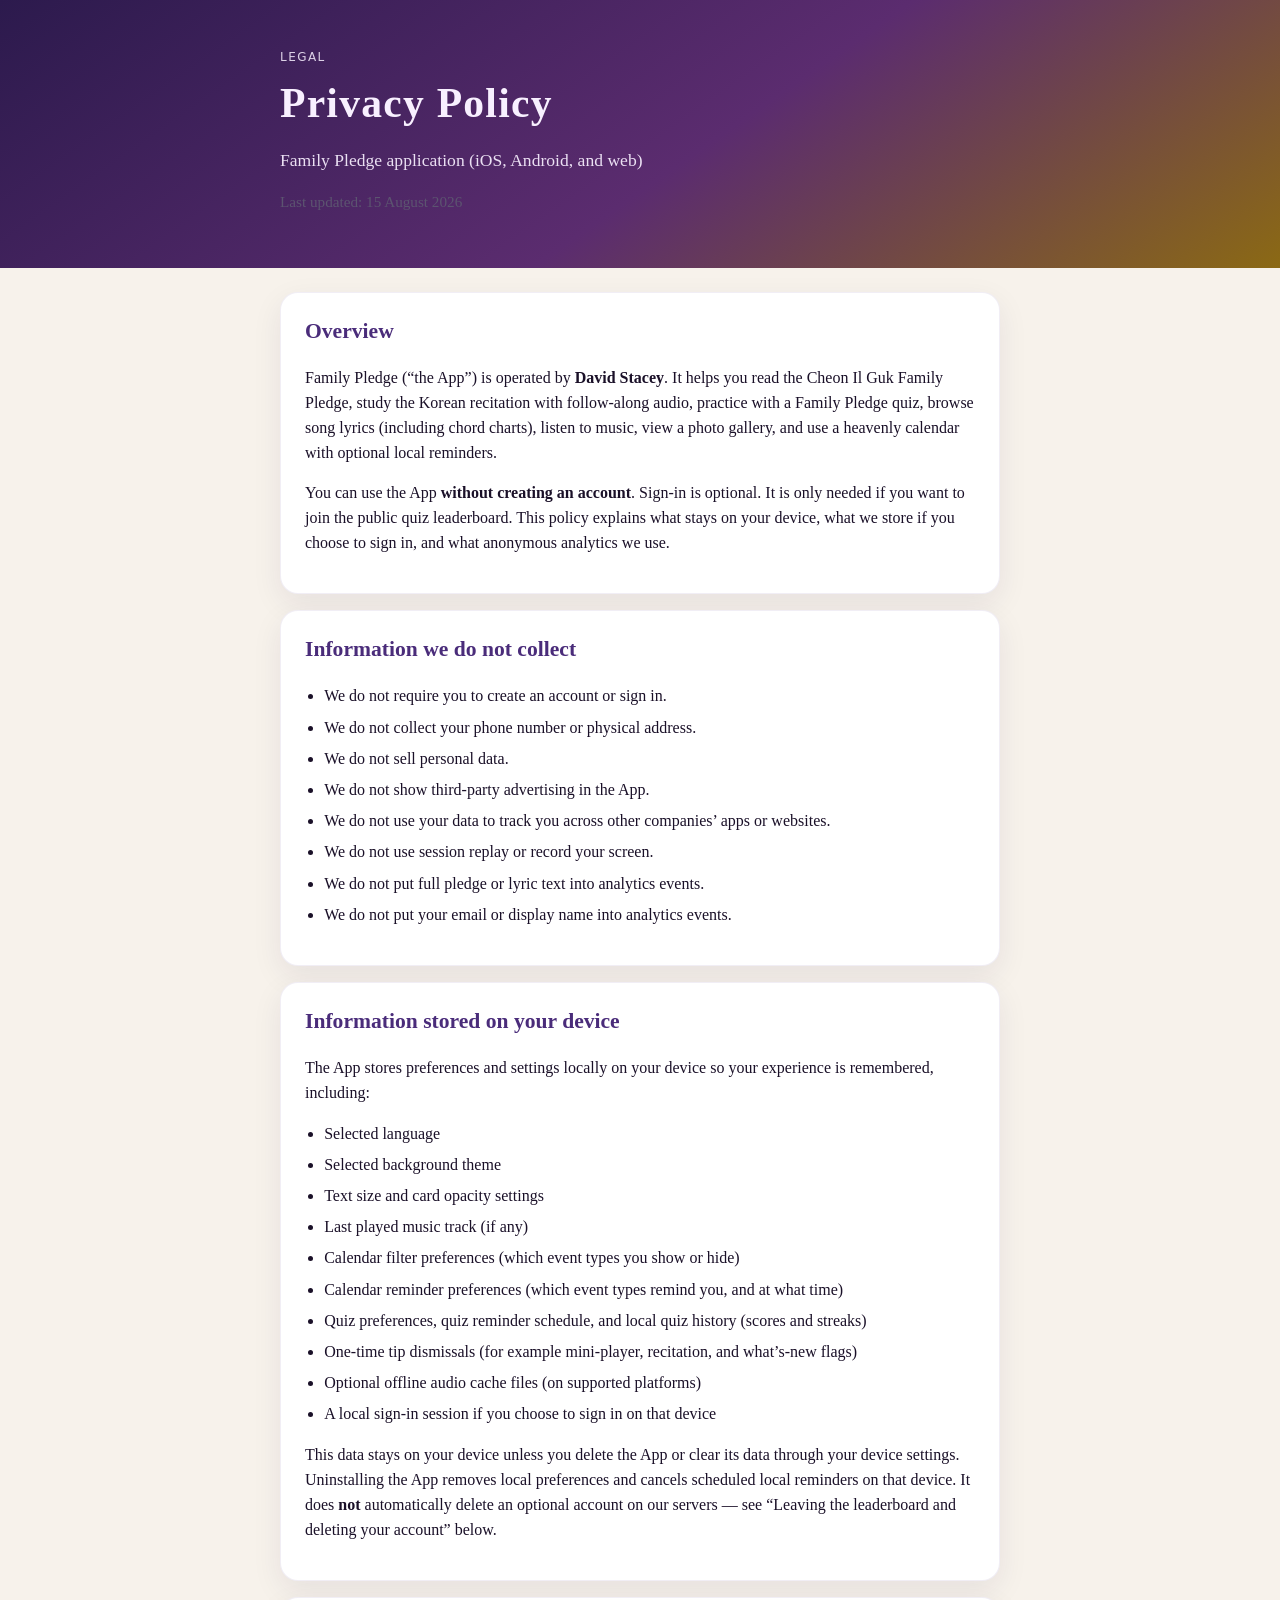
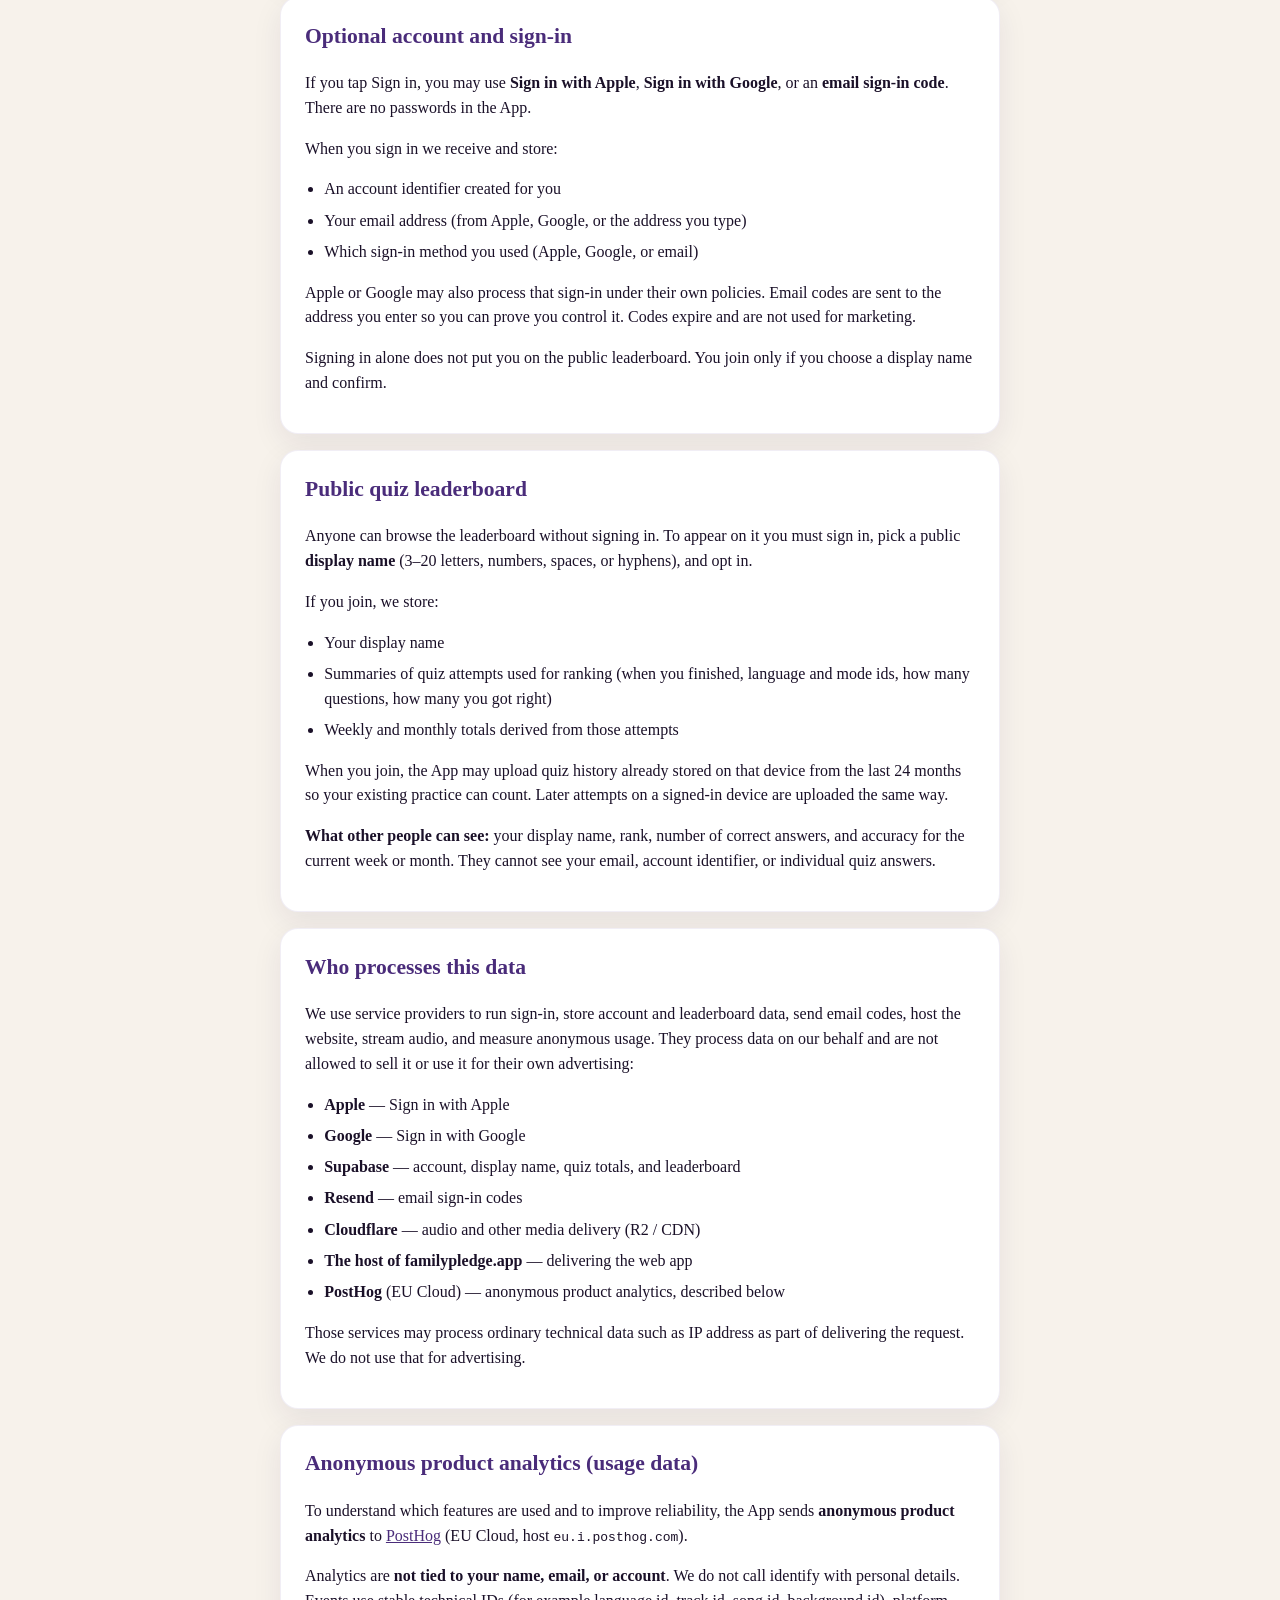
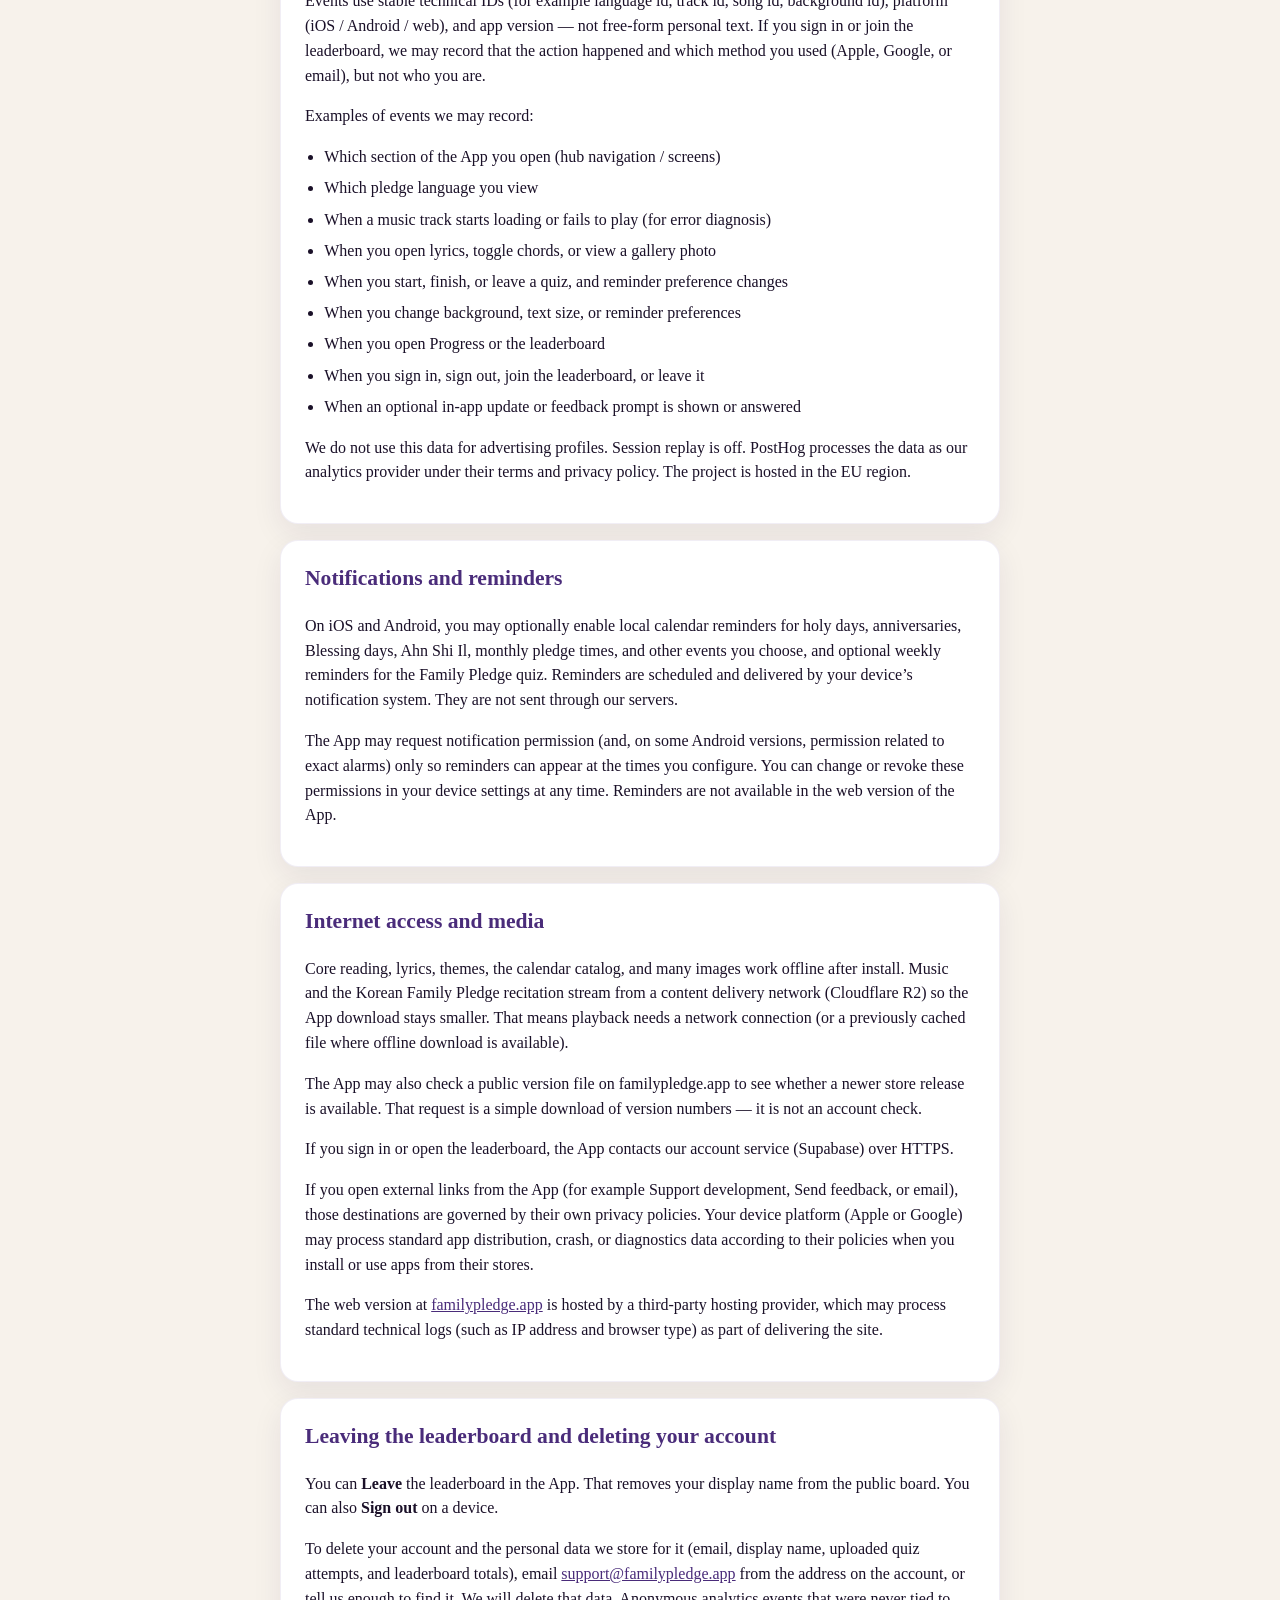
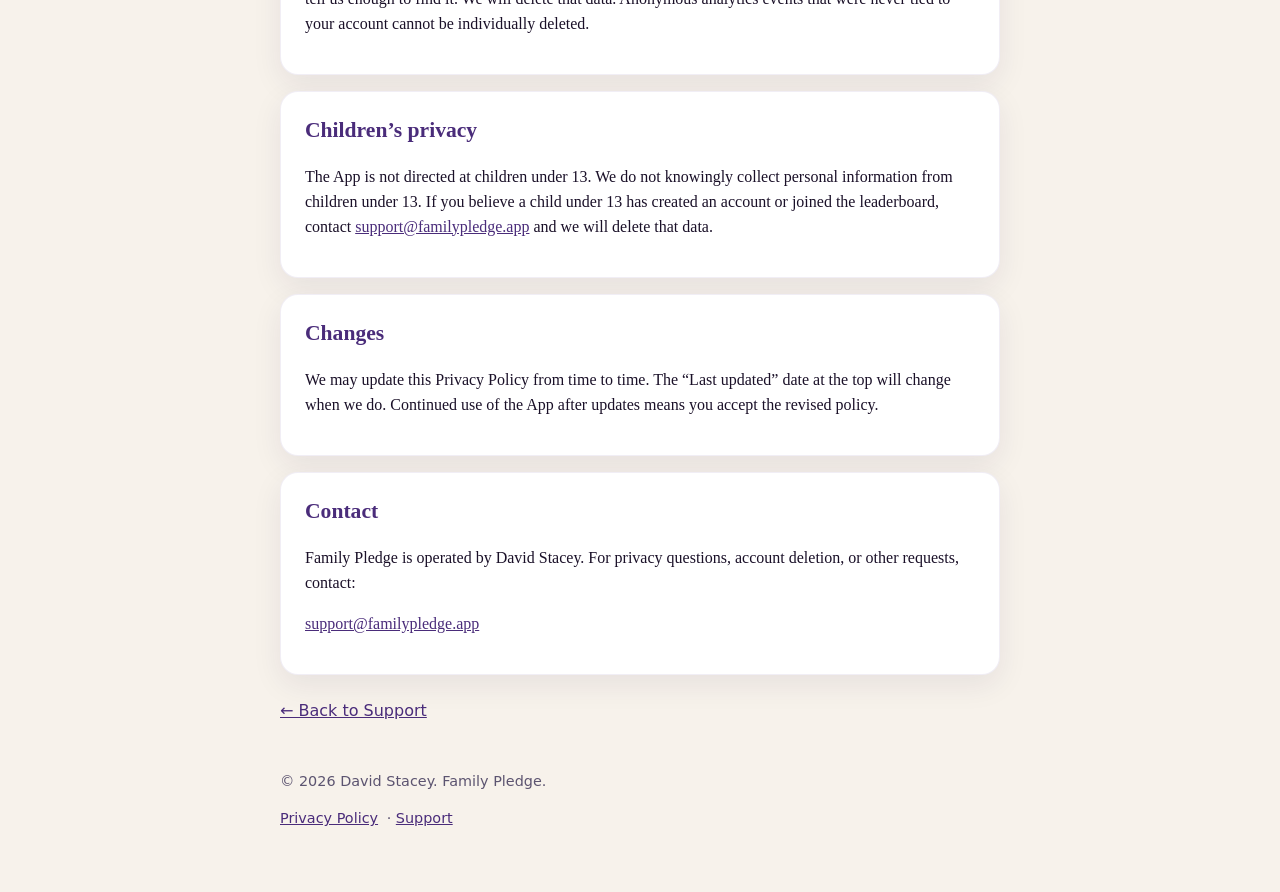
==== privacy.html @ 26b8d9bd "Update privacy and support for optional sign-in. Account is still optional. Policy now covers Apple/" ====
<!DOCTYPE html>
<html lang="en">
<head>
  <meta charset="utf-8" />
  <meta name="viewport" content="width=device-width, initial-scale=1" />
  <title>Family Pledge — Privacy Policy</title>
  <meta name="description" content="Privacy Policy for the Family Pledge app." />
  <link rel="stylesheet" href="styles.css" />
</head>
<body>
  <header class="hero">
    <div class="wrap">
      <p class="eyebrow">Legal</p>
      <h1>Privacy Policy</h1>
      <p class="lede">Family Pledge application (iOS, Android, and web)</p>
      <p class="muted">Last updated: 15 August 2026</p>
    </div>
  </header>

  <main class="wrap">
    <section class="card">
      <h2>Overview</h2>
      <p>
        Family Pledge (“the App”) is operated by <strong>David Stacey</strong>.
        It helps you read the Cheon Il Guk Family Pledge, study the Korean
        recitation with follow-along audio, practice with a Family Pledge quiz,
        browse song lyrics (including chord charts), listen to music, view a
        photo gallery, and use a heavenly calendar with optional local reminders.
      </p>
      <p>
        You can use the App <strong>without creating an account</strong>.
        Sign-in is optional. It is only needed if you want to join the public
        quiz leaderboard.
        This policy explains what stays on your device, what we store if you
        choose to sign in, and what anonymous analytics we use.
      </p>
    </section>

    <section class="card">
      <h2>Information we do not collect</h2>
      <ul>
        <li>We do not require you to create an account or sign in.</li>
        <li>We do not collect your phone number or physical address.</li>
        <li>We do not sell personal data.</li>
        <li>We do not show third-party advertising in the App.</li>
        <li>We do not use your data to track you across other companies’ apps or websites.</li>
        <li>We do not use session replay or record your screen.</li>
        <li>We do not put full pledge or lyric text into analytics events.</li>
        <li>We do not put your email or display name into analytics events.</li>
      </ul>
    </section>

    <section class="card">
      <h2>Information stored on your device</h2>
      <p>
        The App stores preferences and settings locally on your device so your
        experience is remembered, including:
      </p>
      <ul>
        <li>Selected language</li>
        <li>Selected background theme</li>
        <li>Text size and card opacity settings</li>
        <li>Last played music track (if any)</li>
        <li>Calendar filter preferences (which event types you show or hide)</li>
        <li>Calendar reminder preferences (which event types remind you, and at what time)</li>
        <li>Quiz preferences, quiz reminder schedule, and local quiz history (scores and streaks)</li>
        <li>One-time tip dismissals (for example mini-player, recitation, and what’s-new flags)</li>
        <li>Optional offline audio cache files (on supported platforms)</li>
        <li>A local sign-in session if you choose to sign in on that device</li>
      </ul>
      <p>
        This data stays on your device unless you delete the App or clear its data
        through your device settings. Uninstalling the App removes local preferences
        and cancels scheduled local reminders on that device. It does
        <strong>not</strong> automatically delete an optional account on our
        servers — see “Leaving the leaderboard and deleting your account” below.
      </p>
    </section>

    <section class="card">
      <h2>Optional account and sign-in</h2>
      <p>
        If you tap Sign in, you may use <strong>Sign in with Apple</strong>,
        <strong>Sign in with Google</strong>, or an <strong>email sign-in code</strong>.
        There are no passwords in the App.
      </p>
      <p>When you sign in we receive and store:</p>
      <ul>
        <li>An account identifier created for you</li>
        <li>Your email address (from Apple, Google, or the address you type)</li>
        <li>Which sign-in method you used (Apple, Google, or email)</li>
      </ul>
      <p>
        Apple or Google may also process that sign-in under their own policies.
        Email codes are sent to the address you enter so you can prove you
        control it. Codes expire and are not used for marketing.
      </p>
      <p>
        Signing in alone does not put you on the public leaderboard.
        You join only if you choose a display name and confirm.
      </p>
    </section>

    <section class="card">
      <h2>Public quiz leaderboard</h2>
      <p>
        Anyone can browse the leaderboard without signing in.
        To appear on it you must sign in, pick a public <strong>display name</strong>
        (3–20 letters, numbers, spaces, or hyphens), and opt in.
      </p>
      <p>If you join, we store:</p>
      <ul>
        <li>Your display name</li>
        <li>Summaries of quiz attempts used for ranking (when you finished,
          language and mode ids, how many questions, how many you got right)</li>
        <li>Weekly and monthly totals derived from those attempts</li>
      </ul>
      <p>
        When you join, the App may upload quiz history already stored on that
        device from the last 24 months so your existing practice can count.
        Later attempts on a signed-in device are uploaded the same way.
      </p>
      <p>
        <strong>What other people can see:</strong> your display name, rank,
        number of correct answers, and accuracy for the current week or month.
        They cannot see your email, account identifier, or individual quiz answers.
      </p>
    </section>

    <section class="card">
      <h2>Who processes this data</h2>
      <p>
        We use service providers to run sign-in, store account and leaderboard
        data, send email codes, host the website, stream audio, and measure
        anonymous usage. They process data on our behalf and are not allowed
        to sell it or use it for their own advertising:
      </p>
      <ul>
        <li><strong>Apple</strong> — Sign in with Apple</li>
        <li><strong>Google</strong> — Sign in with Google</li>
        <li><strong>Supabase</strong> — account, display name, quiz totals, and leaderboard</li>
        <li><strong>Resend</strong> — email sign-in codes</li>
        <li><strong>Cloudflare</strong> — audio and other media delivery (R2 / CDN)</li>
        <li><strong>The host of familypledge.app</strong> — delivering the web app</li>
        <li><strong>PostHog</strong> (EU Cloud) — anonymous product analytics, described below</li>
      </ul>
      <p>
        Those services may process ordinary technical data such as IP address
        as part of delivering the request. We do not use that for advertising.
      </p>
    </section>

    <section class="card">
      <h2>Anonymous product analytics (usage data)</h2>
      <p>
        To understand which features are used and to improve reliability, the App
        sends <strong>anonymous product analytics</strong> to
        <a href="https://posthog.com" rel="noopener noreferrer">PostHog</a>
        (EU Cloud, host <code>eu.i.posthog.com</code>).
      </p>
      <p>
        Analytics are <strong>not tied to your name, email, or account</strong>.
        We do not call identify with personal details. Events use stable
        technical IDs (for example language id, track id, song id, background id),
        platform (iOS / Android / web), and app version — not free-form personal text.
        If you sign in or join the leaderboard, we may record that the action
        happened and which method you used (Apple, Google, or email), but not
        who you are.
      </p>
      <p>Examples of events we may record:</p>
      <ul>
        <li>Which section of the App you open (hub navigation / screens)</li>
        <li>Which pledge language you view</li>
        <li>When a music track starts loading or fails to play (for error diagnosis)</li>
        <li>When you open lyrics, toggle chords, or view a gallery photo</li>
        <li>When you start, finish, or leave a quiz, and reminder preference changes</li>
        <li>When you change background, text size, or reminder preferences</li>
        <li>When you open Progress or the leaderboard</li>
        <li>When you sign in, sign out, join the leaderboard, or leave it</li>
        <li>When an optional in-app update or feedback prompt is shown or answered</li>
      </ul>
      <p>
        We do not use this data for advertising profiles. Session replay is off.
        PostHog processes the data as our analytics provider under their terms and
        privacy policy. The project is hosted in the EU region.
      </p>
    </section>

    <section class="card">
      <h2>Notifications and reminders</h2>
      <p>
        On iOS and Android, you may optionally enable local calendar reminders for
        holy days, anniversaries, Blessing days, Ahn Shi Il, monthly pledge times,
        and other events you choose, and optional weekly reminders for the Family
        Pledge quiz.
        Reminders are scheduled and delivered by your device’s notification system.
        They are not sent through our servers.
      </p>
      <p>
        The App may request notification permission (and, on some Android versions,
        permission related to exact alarms) only so reminders can appear at the times
        you configure. You can change or revoke these permissions in your device settings
        at any time. Reminders are not available in the web version of the App.
      </p>
    </section>

    <section class="card">
      <h2>Internet access and media</h2>
      <p>
        Core reading, lyrics, themes, the calendar catalog, and many images work
        offline after install. Music and the Korean Family Pledge recitation stream
        from a content delivery network (Cloudflare R2) so the App download stays smaller.
        That means playback needs a network connection (or a previously cached file
        where offline download is available).
      </p>
      <p>
        The App may also check a public version file on familypledge.app to see
        whether a newer store release is available. That request is a simple
        download of version numbers — it is not an account check.
      </p>
      <p>
        If you sign in or open the leaderboard, the App contacts our account
        service (Supabase) over HTTPS.
      </p>
      <p>
        If you open external links from the App (for example Support development,
        Send feedback, or email), those destinations are governed by their own
        privacy policies. Your device platform (Apple or Google) may process standard
        app distribution, crash, or diagnostics data according to their policies when
        you install or use apps from their stores.
      </p>
      <p>
        The web version at
        <a href="https://familypledge.app">familypledge.app</a>
        is hosted by a third-party hosting provider, which may process standard
        technical logs (such as IP address and browser type) as part of delivering
        the site.
      </p>
    </section>

    <section class="card">
      <h2>Leaving the leaderboard and deleting your account</h2>
      <p>
        You can <strong>Leave</strong> the leaderboard in the App. That removes
        your display name from the public board. You can also <strong>Sign out</strong>
        on a device.
      </p>
      <p>
        To delete your account and the personal data we store for it (email,
        display name, uploaded quiz attempts, and leaderboard totals), email
        <a href="mailto:support@familypledge.app">support@familypledge.app</a>
        from the address on the account, or tell us enough to find it.
        We will delete that data. Anonymous analytics events that were never
        tied to your account cannot be individually deleted.
      </p>
    </section>

    <section class="card">
      <h2>Children’s privacy</h2>
      <p>
        The App is not directed at children under 13.
        We do not knowingly collect personal information from children under 13.
        If you believe a child under 13 has created an account or joined the
        leaderboard, contact
        <a href="mailto:support@familypledge.app">support@familypledge.app</a>
        and we will delete that data.
      </p>
    </section>

    <section class="card">
      <h2>Changes</h2>
      <p>
        We may update this Privacy Policy from time to time. The “Last updated” date
        at the top will change when we do. Continued use of the App after updates
        means you accept the revised policy.
      </p>
    </section>

    <section class="card">
      <h2>Contact</h2>
      <p>
        Family Pledge is operated by David Stacey.
        For privacy questions, account deletion, or other requests, contact:
      </p>
      <p>
        <a href="mailto:support@familypledge.app">support@familypledge.app</a>
      </p>
    </section>

    <p class="back"><a href="index.html">← Back to Support</a></p>
  </main>

  <footer class="wrap footer">
    <p>© 2026 David Stacey. Family Pledge.</p>
    <p><a href="privacy.html">Privacy Policy</a> · <a href="index.html">Support</a></p>
  </footer>
</body>
</html>
---- styles.css ----
:root {
  --purple-deep: #2c1a4d;
  --purple: #4a2c7a;
  --purple-mid: #5b2c6f;
  --gold: #d4a017;
  --text: #1a1028;
  --muted: #5c5470;
  --card: #ffffff;
  --bg: #f7f2eb;
}

* {
  box-sizing: border-box;
}

html {
  scroll-behavior: smooth;
}

body {
  margin: 0;
  font-family: Georgia, "Times New Roman", serif;
  color: var(--text);
  background: var(--bg);
  line-height: 1.55;
}

.wrap {
  width: min(720px, calc(100% - 2rem));
  margin: 0 auto;
}

.hero {
  background: linear-gradient(145deg, var(--purple-deep), var(--purple-mid) 55%, #8b6914);
  color: #f8f0ff;
  padding: 3rem 0 2.5rem;
  margin-bottom: 1.5rem;
}

.hero h1 {
  margin: 0.25rem 0 0.75rem;
  font-size: clamp(2rem, 5vw, 2.6rem);
  letter-spacing: 0.03em;
}

.eyebrow {
  margin: 0;
  text-transform: uppercase;
  letter-spacing: 0.12em;
  font-size: 0.75rem;
  opacity: 0.85;
  font-family: system-ui, -apple-system, sans-serif;
}

.lede {
  margin: 0;
  max-width: 36rem;
  opacity: 0.92;
  font-size: 1.1rem;
}

.card {
  background: var(--card);
  border-radius: 18px;
  padding: 1.35rem 1.5rem;
  margin-bottom: 1rem;
  box-shadow: 0 10px 30px rgba(44, 26, 77, 0.08);
  border: 1px solid rgba(74, 44, 122, 0.08);
}

.card h2 {
  margin-top: 0;
  font-size: 1.35rem;
  color: var(--purple);
}

.card ul,
.card ol {
  padding-left: 1.2rem;
}

.card li {
  margin-bottom: 0.4rem;
}

a {
  color: var(--purple);
}

a:hover {
  color: var(--gold);
}

.button {
  display: inline-block;
  background: linear-gradient(135deg, var(--purple), var(--purple-mid));
  color: #fff !important;
  text-decoration: none;
  padding: 0.75rem 1.25rem;
  border-radius: 999px;
  font-family: system-ui, -apple-system, sans-serif;
  font-weight: 600;
  box-shadow: 0 8px 20px rgba(74, 44, 122, 0.25);
}

.button:hover {
  filter: brightness(1.05);
  color: #fff !important;
}

.contact {
  margin: 1.25rem 0;
}

.muted {
  color: var(--muted);
  font-size: 0.95rem;
}

.footer {
  padding: 2rem 0 3rem;
  color: var(--muted);
  font-size: 0.9rem;
  font-family: system-ui, -apple-system, sans-serif;
}

.footer a {
  margin-right: 0.25rem;
}

.back {
  margin: 1.5rem 0 0;
  font-family: system-ui, -apple-system, sans-serif;
}
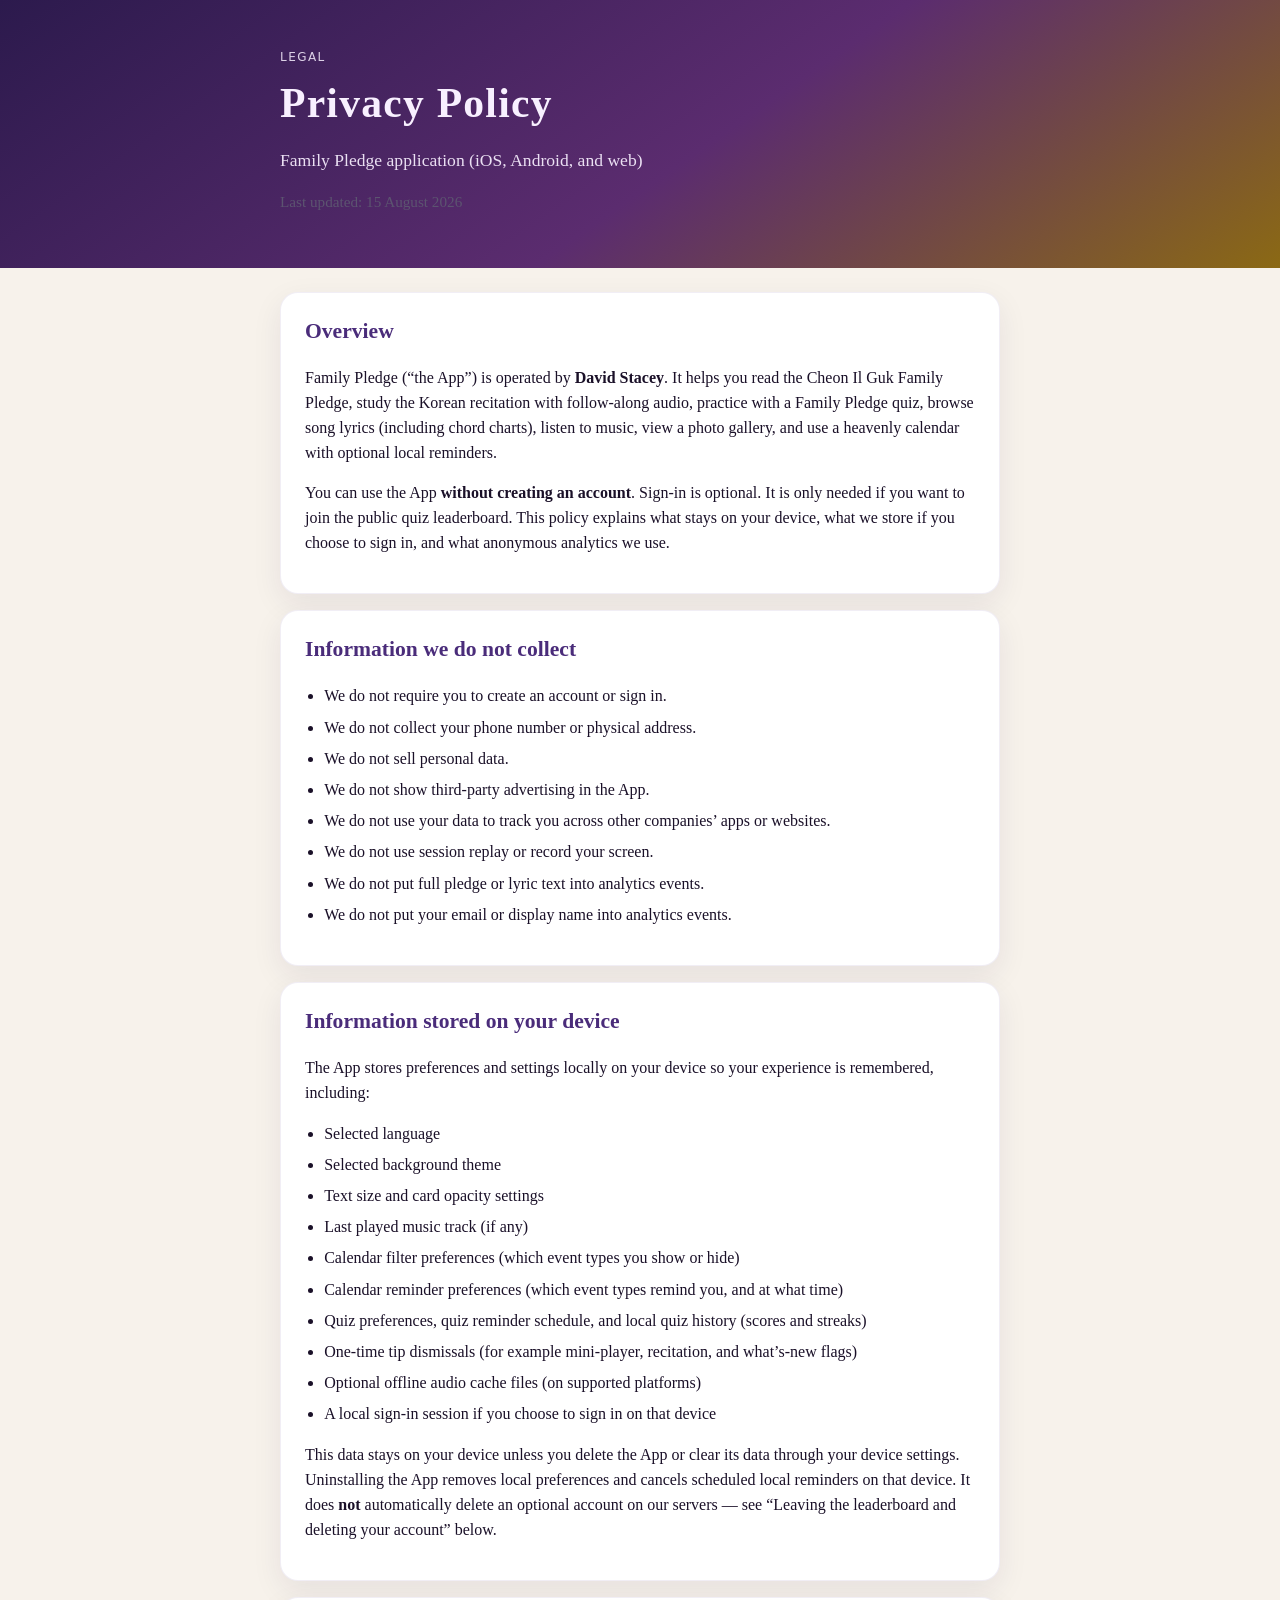
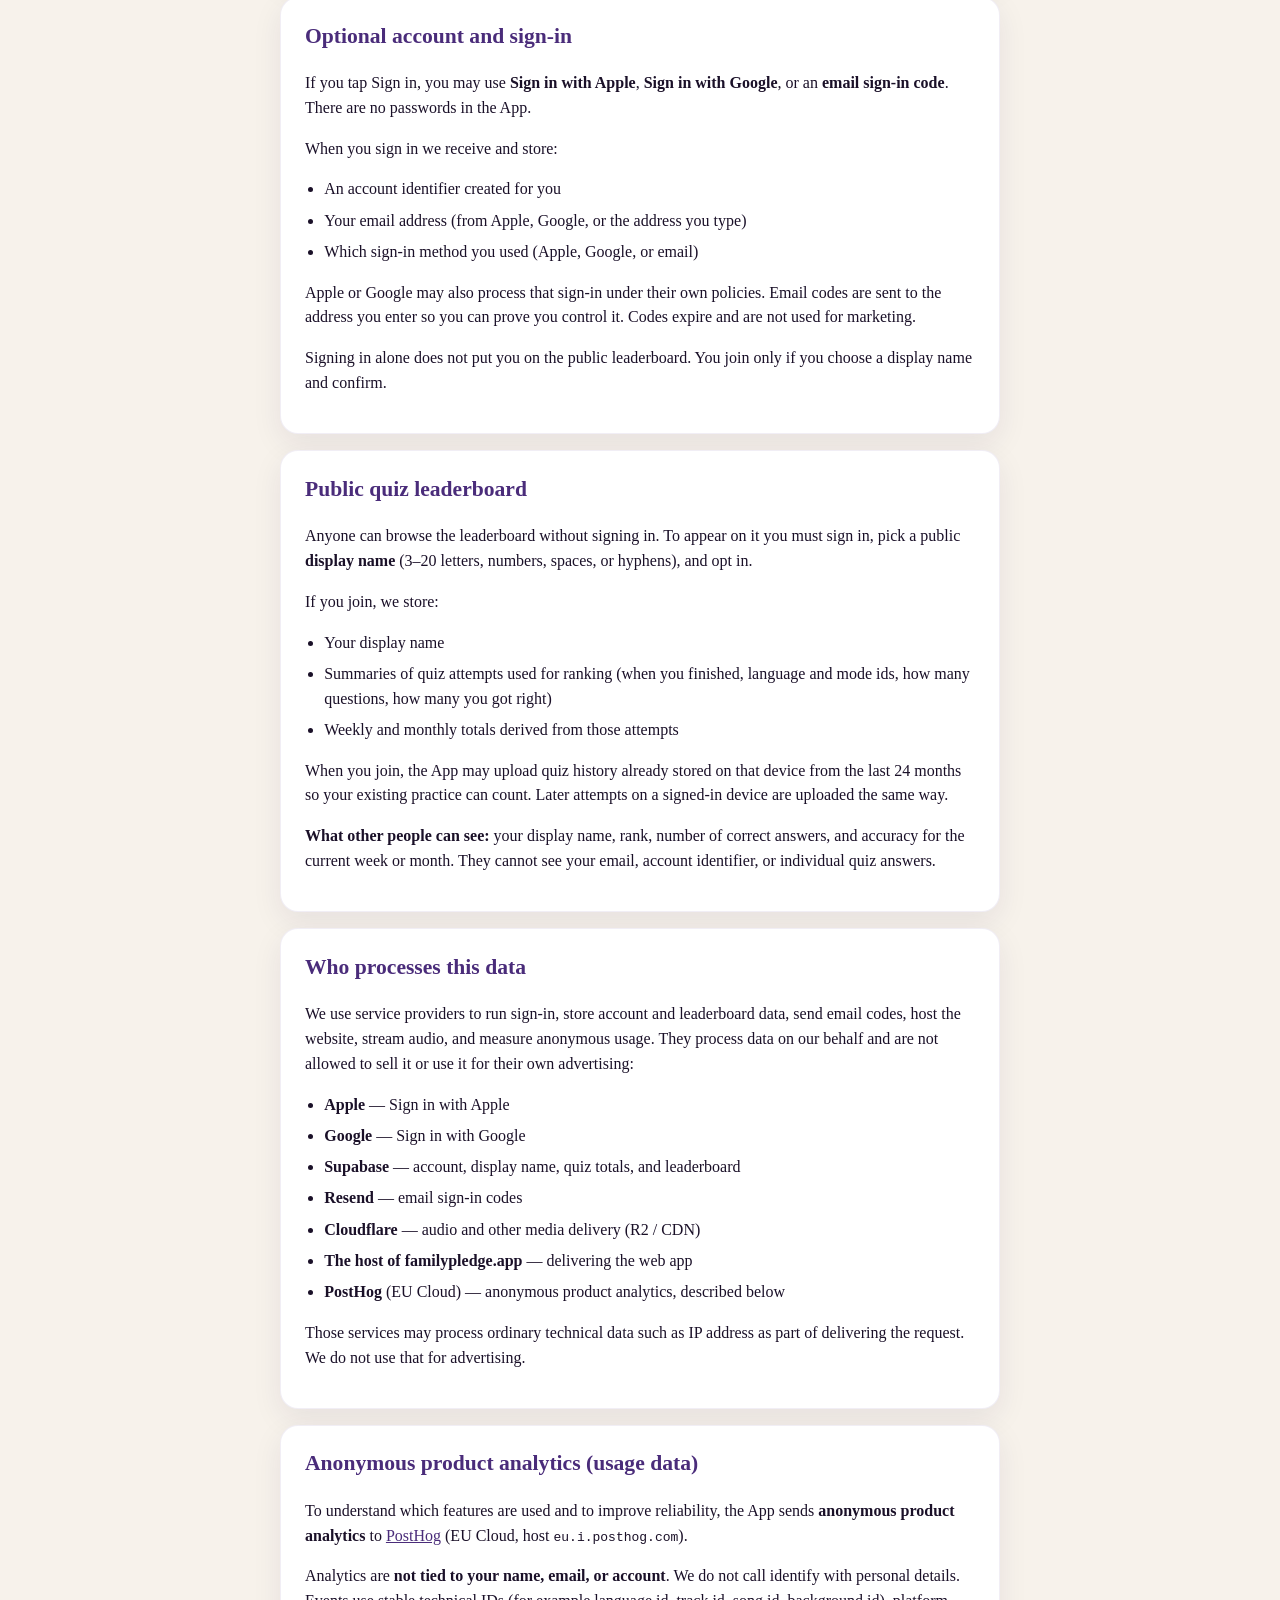
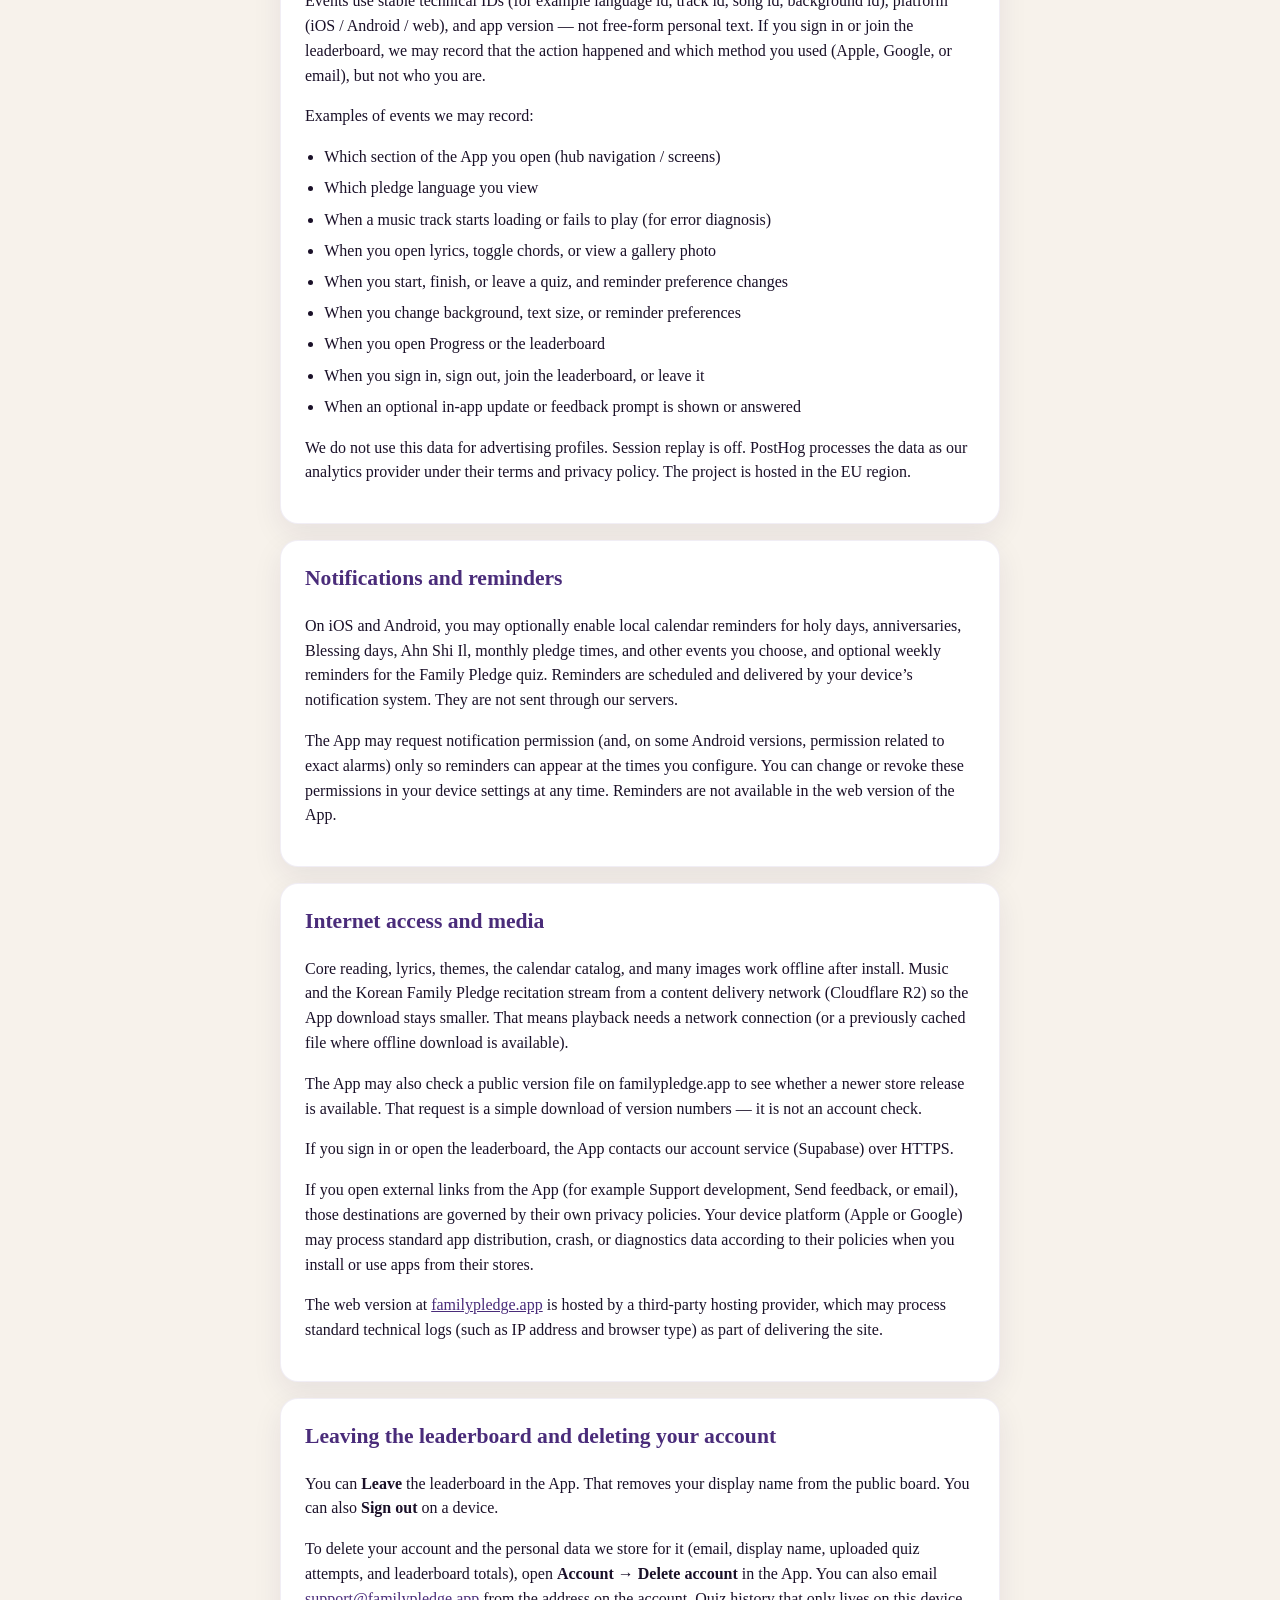
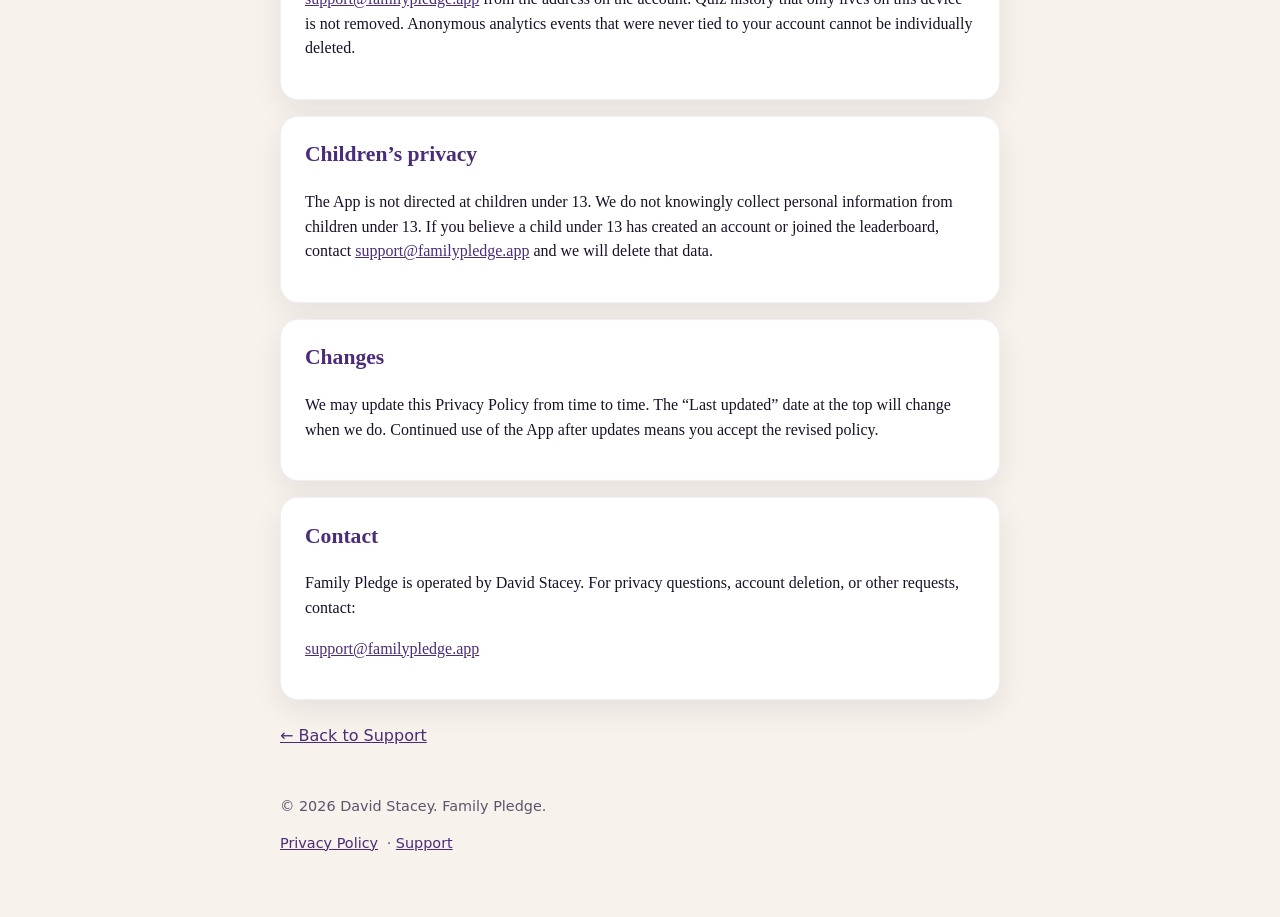
==== commit 90ff2121: "Document in-app account deletion on Account. Users can delete the account in the app. Email support " ====
--- a/privacy.html
+++ b/privacy.html
@@ -247,11 +247,14 @@
       </p>
       <p>
         To delete your account and the personal data we store for it (email,
-        display name, uploaded quiz attempts, and leaderboard totals), email
+        display name, uploaded quiz attempts, and leaderboard totals), open
+        <strong>Account → Delete account</strong> in the App.
+        You can also email
         <a href="mailto:support@familypledge.app">support@familypledge.app</a>
-        from the address on the account, or tell us enough to find it.
-        We will delete that data. Anonymous analytics events that were never
-        tied to your account cannot be individually deleted.
+        from the address on the account.
+        Quiz history that only lives on this device is not removed.
+        Anonymous analytics events that were never tied to your account cannot
+        be individually deleted.
       </p>
     </section>
 
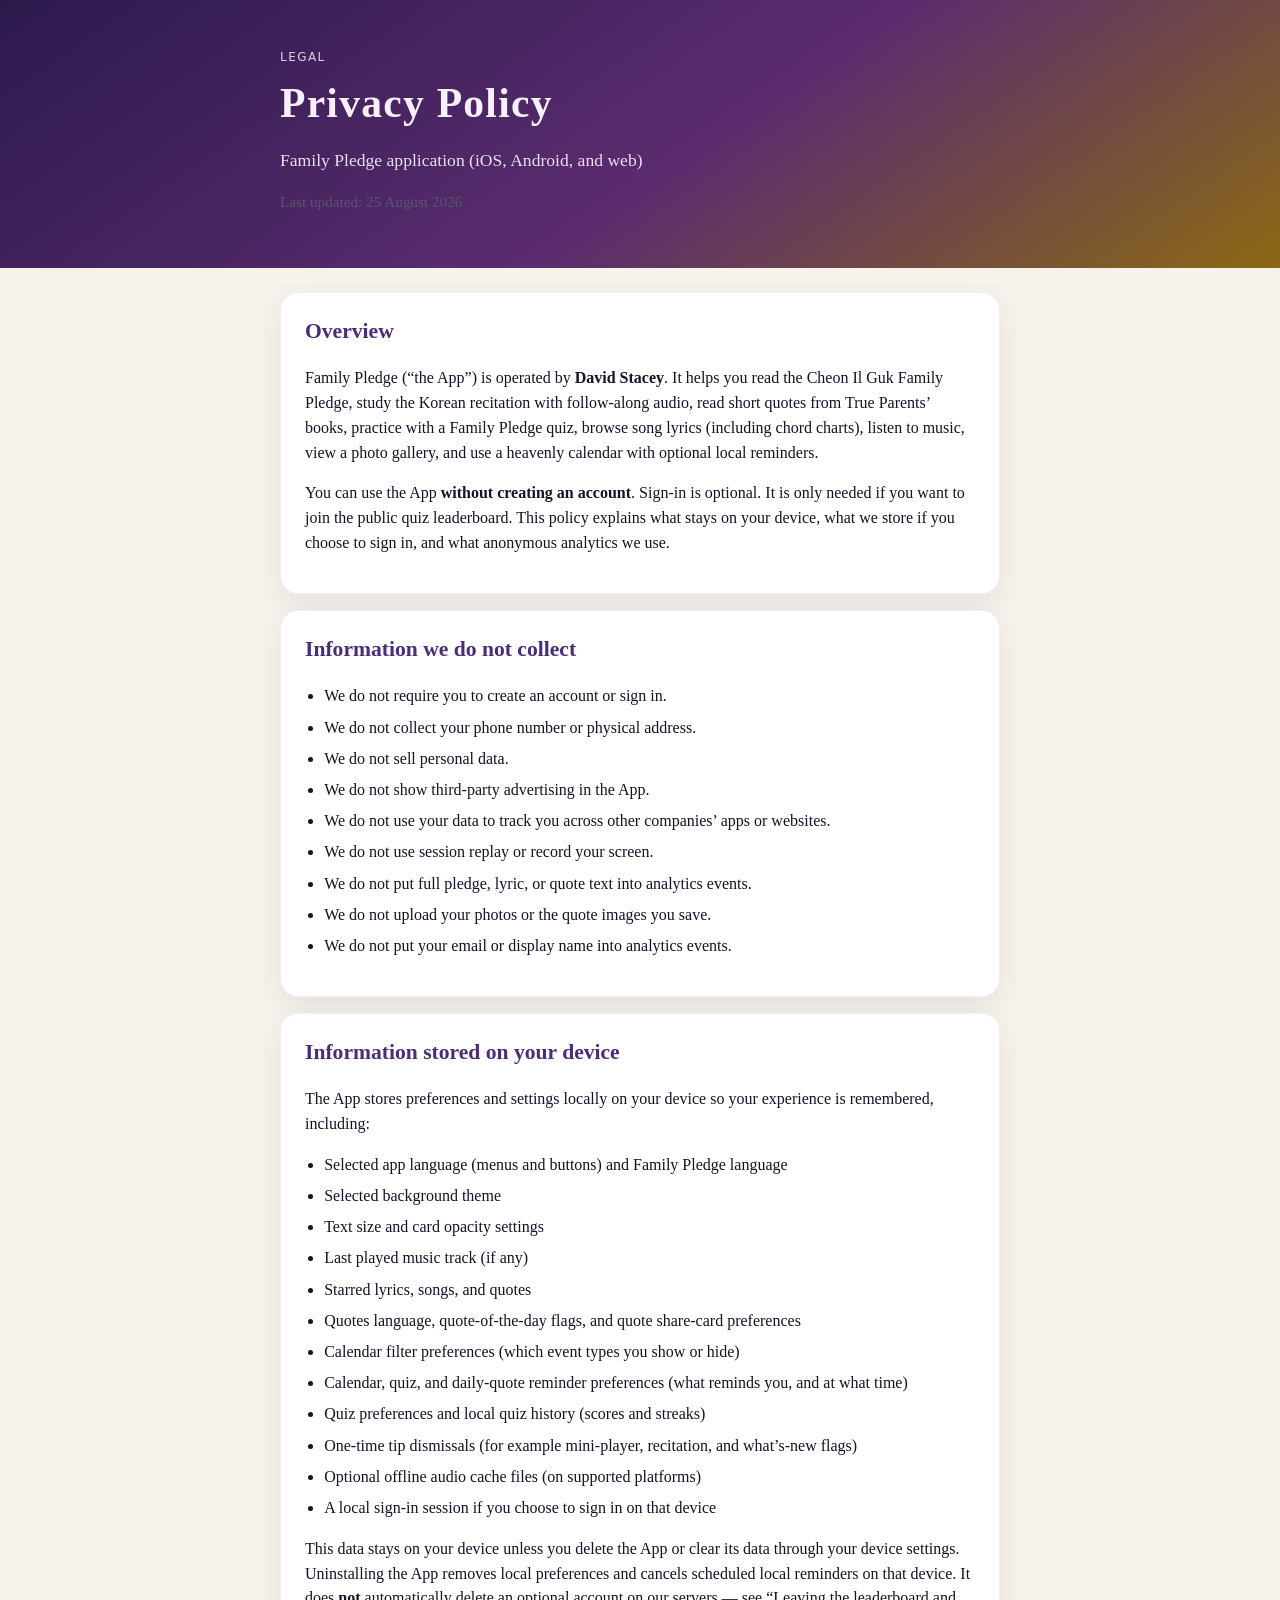
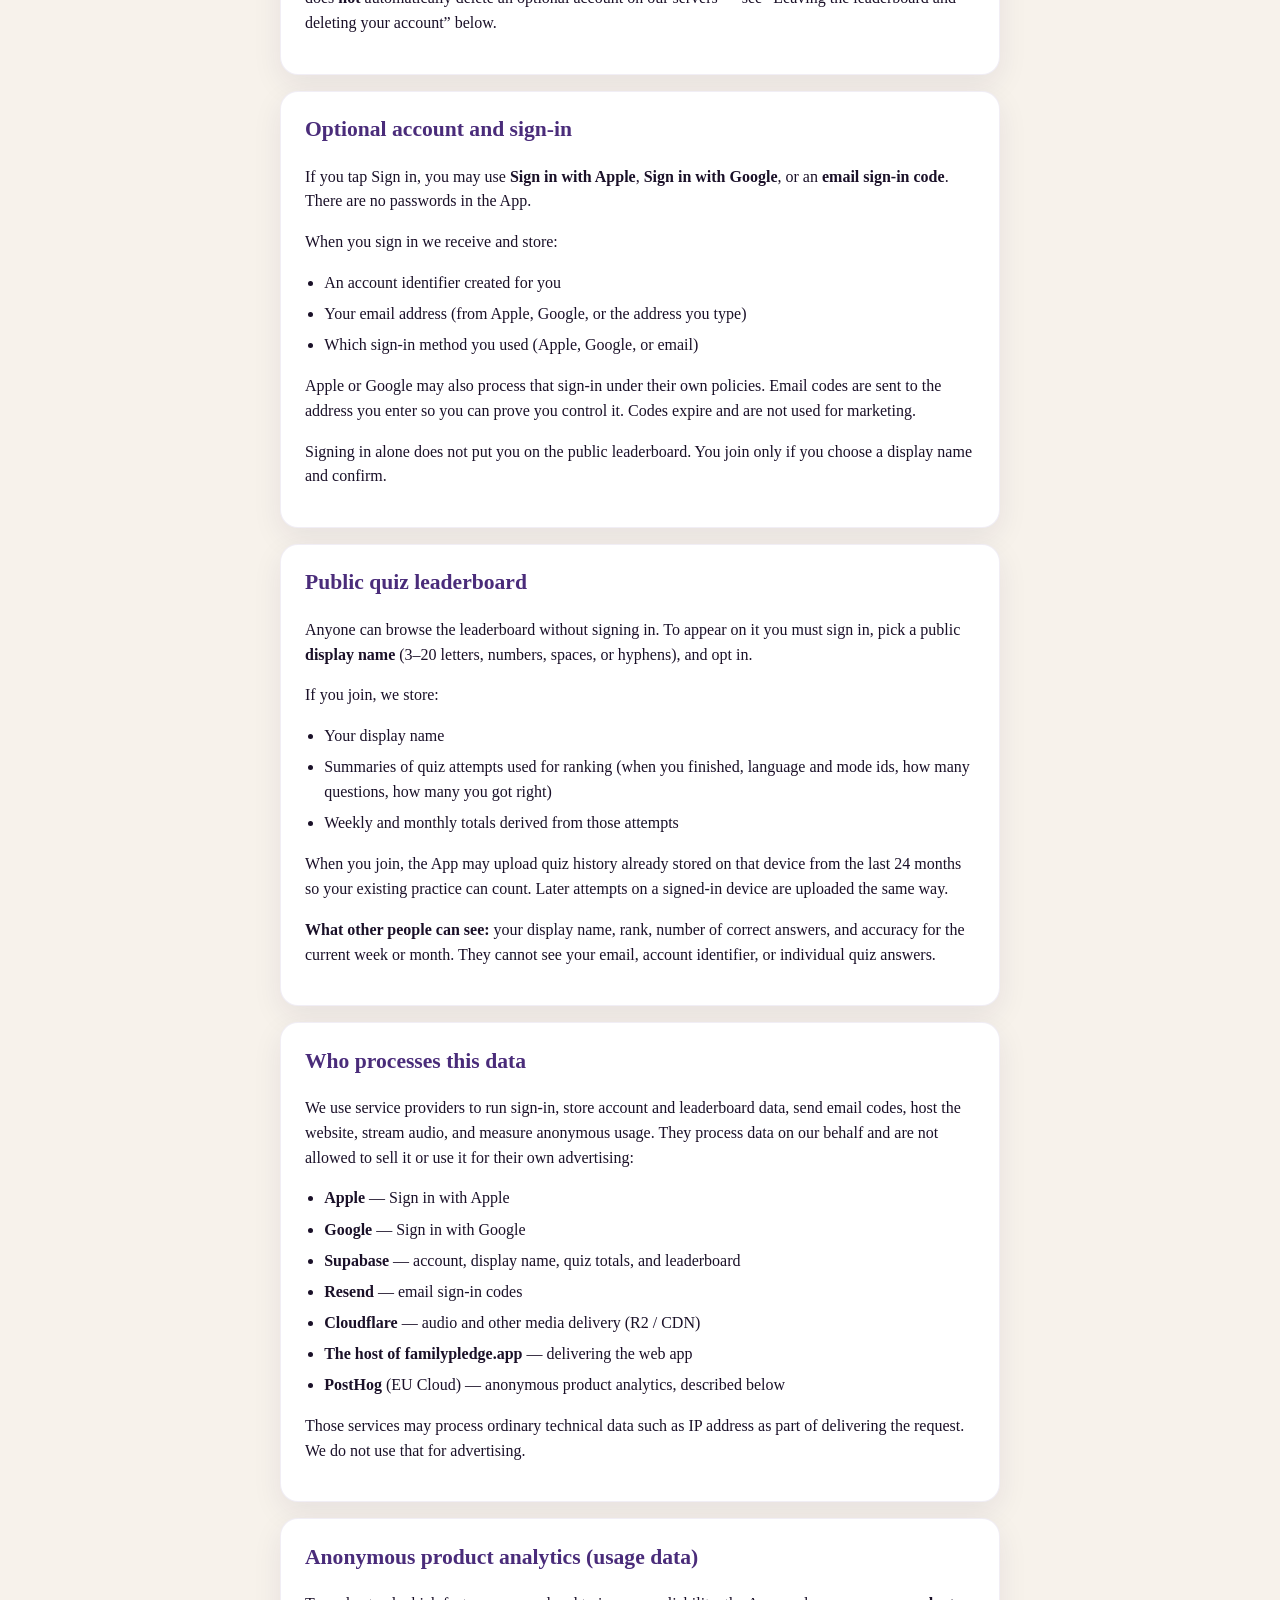
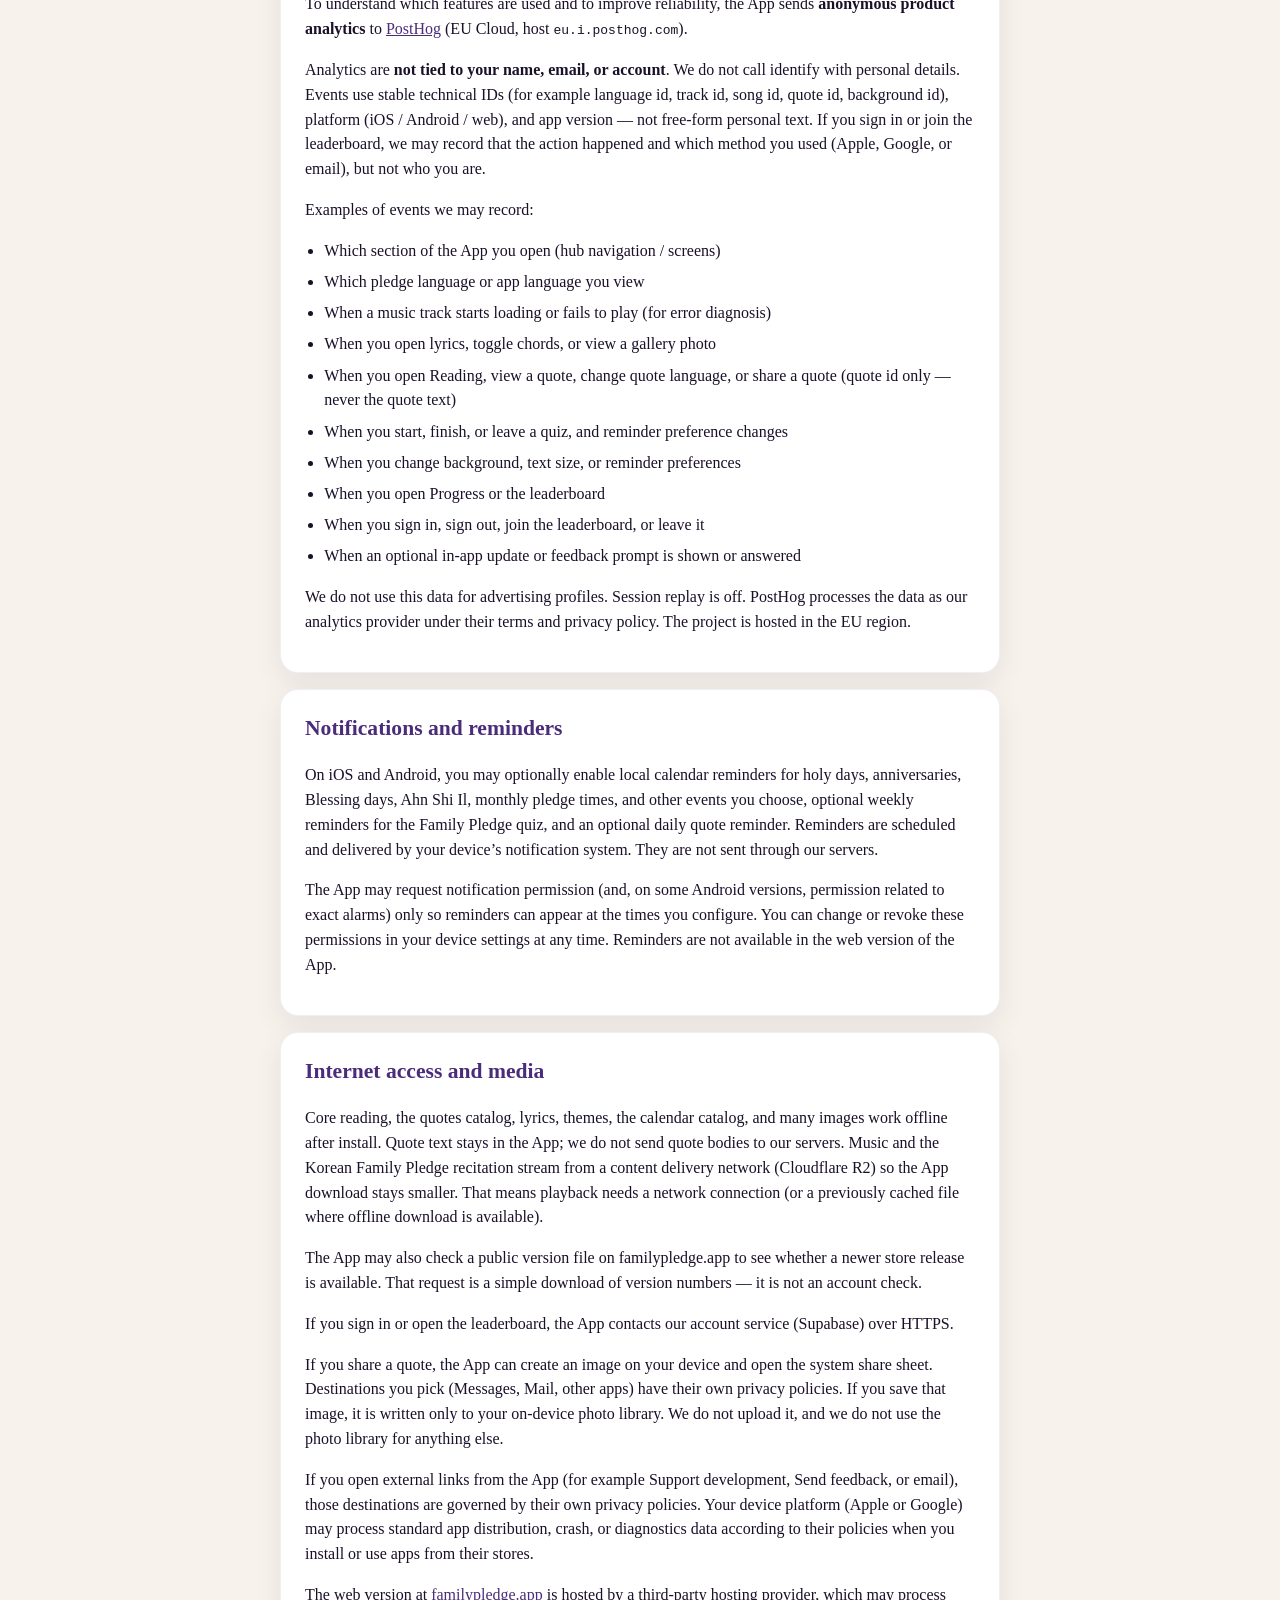
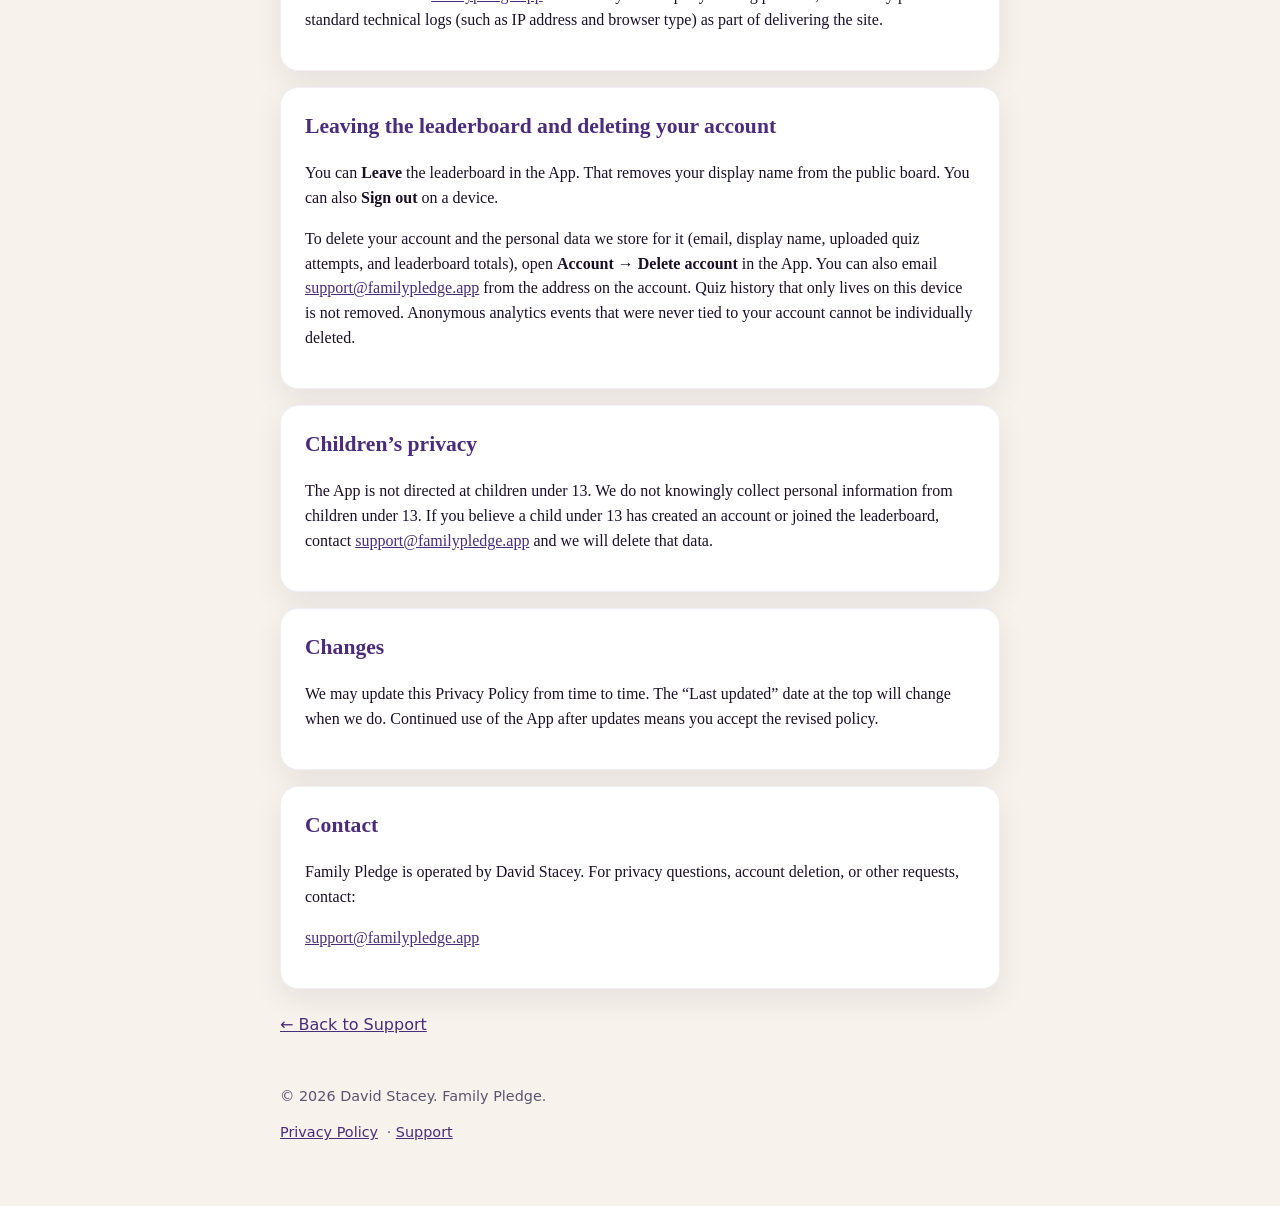
==== commit 27bea823: "Update privacy and support for 1.7.0 quotes, app language, and photo save. Reading quotes stay on de" ====
--- a/privacy.html
+++ b/privacy.html
@@ -13,7 +13,7 @@
       <p class="eyebrow">Legal</p>
       <h1>Privacy Policy</h1>
       <p class="lede">Family Pledge application (iOS, Android, and web)</p>
-      <p class="muted">Last updated: 15 August 2026</p>
+      <p class="muted">Last updated: 25 August 2026</p>
     </div>
   </header>
 
@@ -23,9 +23,10 @@
       <p>
         Family Pledge (“the App”) is operated by <strong>David Stacey</strong>.
         It helps you read the Cheon Il Guk Family Pledge, study the Korean
-        recitation with follow-along audio, practice with a Family Pledge quiz,
-        browse song lyrics (including chord charts), listen to music, view a
-        photo gallery, and use a heavenly calendar with optional local reminders.
+        recitation with follow-along audio, read short quotes from True Parents’
+        books, practice with a Family Pledge quiz, browse song lyrics (including
+        chord charts), listen to music, view a photo gallery, and use a heavenly
+        calendar with optional local reminders.
       </p>
       <p>
         You can use the App <strong>without creating an account</strong>.
@@ -45,7 +46,8 @@
         <li>We do not show third-party advertising in the App.</li>
         <li>We do not use your data to track you across other companies’ apps or websites.</li>
         <li>We do not use session replay or record your screen.</li>
-        <li>We do not put full pledge or lyric text into analytics events.</li>
+        <li>We do not put full pledge, lyric, or quote text into analytics events.</li>
+        <li>We do not upload your photos or the quote images you save.</li>
         <li>We do not put your email or display name into analytics events.</li>
       </ul>
     </section>
@@ -57,13 +59,15 @@
         experience is remembered, including:
       </p>
       <ul>
-        <li>Selected language</li>
+        <li>Selected app language (menus and buttons) and Family Pledge language</li>
         <li>Selected background theme</li>
         <li>Text size and card opacity settings</li>
         <li>Last played music track (if any)</li>
+        <li>Starred lyrics, songs, and quotes</li>
+        <li>Quotes language, quote-of-the-day flags, and quote share-card preferences</li>
         <li>Calendar filter preferences (which event types you show or hide)</li>
-        <li>Calendar reminder preferences (which event types remind you, and at what time)</li>
-        <li>Quiz preferences, quiz reminder schedule, and local quiz history (scores and streaks)</li>
+        <li>Calendar, quiz, and daily-quote reminder preferences (what reminds you, and at what time)</li>
+        <li>Quiz preferences and local quiz history (scores and streaks)</li>
         <li>One-time tip dismissals (for example mini-player, recitation, and what’s-new flags)</li>
         <li>Optional offline audio cache files (on supported platforms)</li>
         <li>A local sign-in session if you choose to sign in on that device</li>
@@ -161,7 +165,7 @@
       <p>
         Analytics are <strong>not tied to your name, email, or account</strong>.
         We do not call identify with personal details. Events use stable
-        technical IDs (for example language id, track id, song id, background id),
+        technical IDs (for example language id, track id, song id, quote id, background id),
         platform (iOS / Android / web), and app version — not free-form personal text.
         If you sign in or join the leaderboard, we may record that the action
         happened and which method you used (Apple, Google, or email), but not
@@ -170,9 +174,10 @@
       <p>Examples of events we may record:</p>
       <ul>
         <li>Which section of the App you open (hub navigation / screens)</li>
-        <li>Which pledge language you view</li>
+        <li>Which pledge language or app language you view</li>
         <li>When a music track starts loading or fails to play (for error diagnosis)</li>
         <li>When you open lyrics, toggle chords, or view a gallery photo</li>
+        <li>When you open Reading, view a quote, change quote language, or share a quote (quote id only — never the quote text)</li>
         <li>When you start, finish, or leave a quiz, and reminder preference changes</li>
         <li>When you change background, text size, or reminder preferences</li>
         <li>When you open Progress or the leaderboard</li>
@@ -191,8 +196,8 @@
       <p>
         On iOS and Android, you may optionally enable local calendar reminders for
         holy days, anniversaries, Blessing days, Ahn Shi Il, monthly pledge times,
-        and other events you choose, and optional weekly reminders for the Family
-        Pledge quiz.
+        and other events you choose, optional weekly reminders for the Family
+        Pledge quiz, and an optional daily quote reminder.
         Reminders are scheduled and delivered by your device’s notification system.
         They are not sent through our servers.
       </p>
@@ -207,9 +212,11 @@
     <section class="card">
       <h2>Internet access and media</h2>
       <p>
-        Core reading, lyrics, themes, the calendar catalog, and many images work
-        offline after install. Music and the Korean Family Pledge recitation stream
-        from a content delivery network (Cloudflare R2) so the App download stays smaller.
+        Core reading, the quotes catalog, lyrics, themes, the calendar catalog, and
+        many images work offline after install. Quote text stays in the App; we do
+        not send quote bodies to our servers. Music and the Korean Family Pledge
+        recitation stream from a content delivery network (Cloudflare R2) so the App
+        download stays smaller.
         That means playback needs a network connection (or a previously cached file
         where offline download is available).
       </p>
@@ -221,6 +228,13 @@
       <p>
         If you sign in or open the leaderboard, the App contacts our account
         service (Supabase) over HTTPS.
+      </p>
+      <p>
+        If you share a quote, the App can create an image on your device and
+        open the system share sheet. Destinations you pick (Messages, Mail,
+        other apps) have their own privacy policies. If you save that image,
+        it is written only to your on-device photo library. We do not upload
+        it, and we do not use the photo library for anything else.
       </p>
       <p>
         If you open external links from the App (for example Support development,
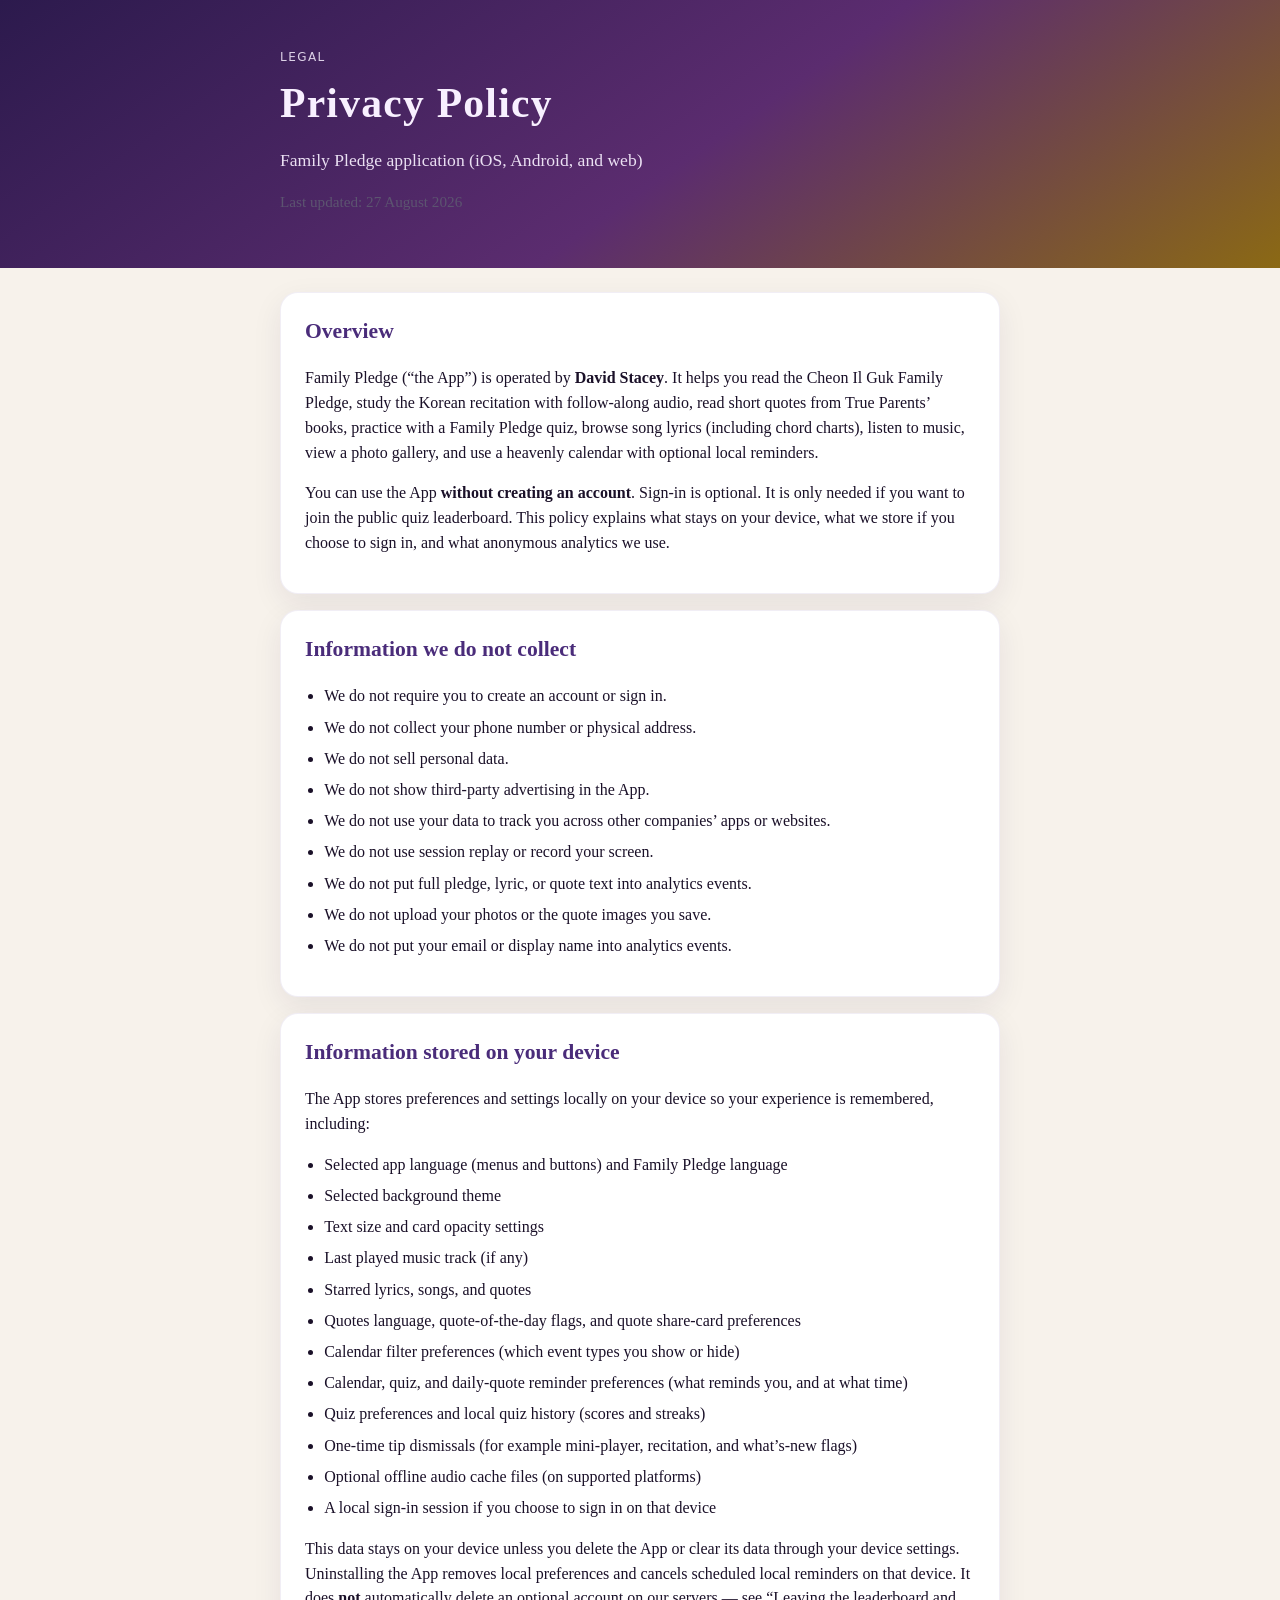
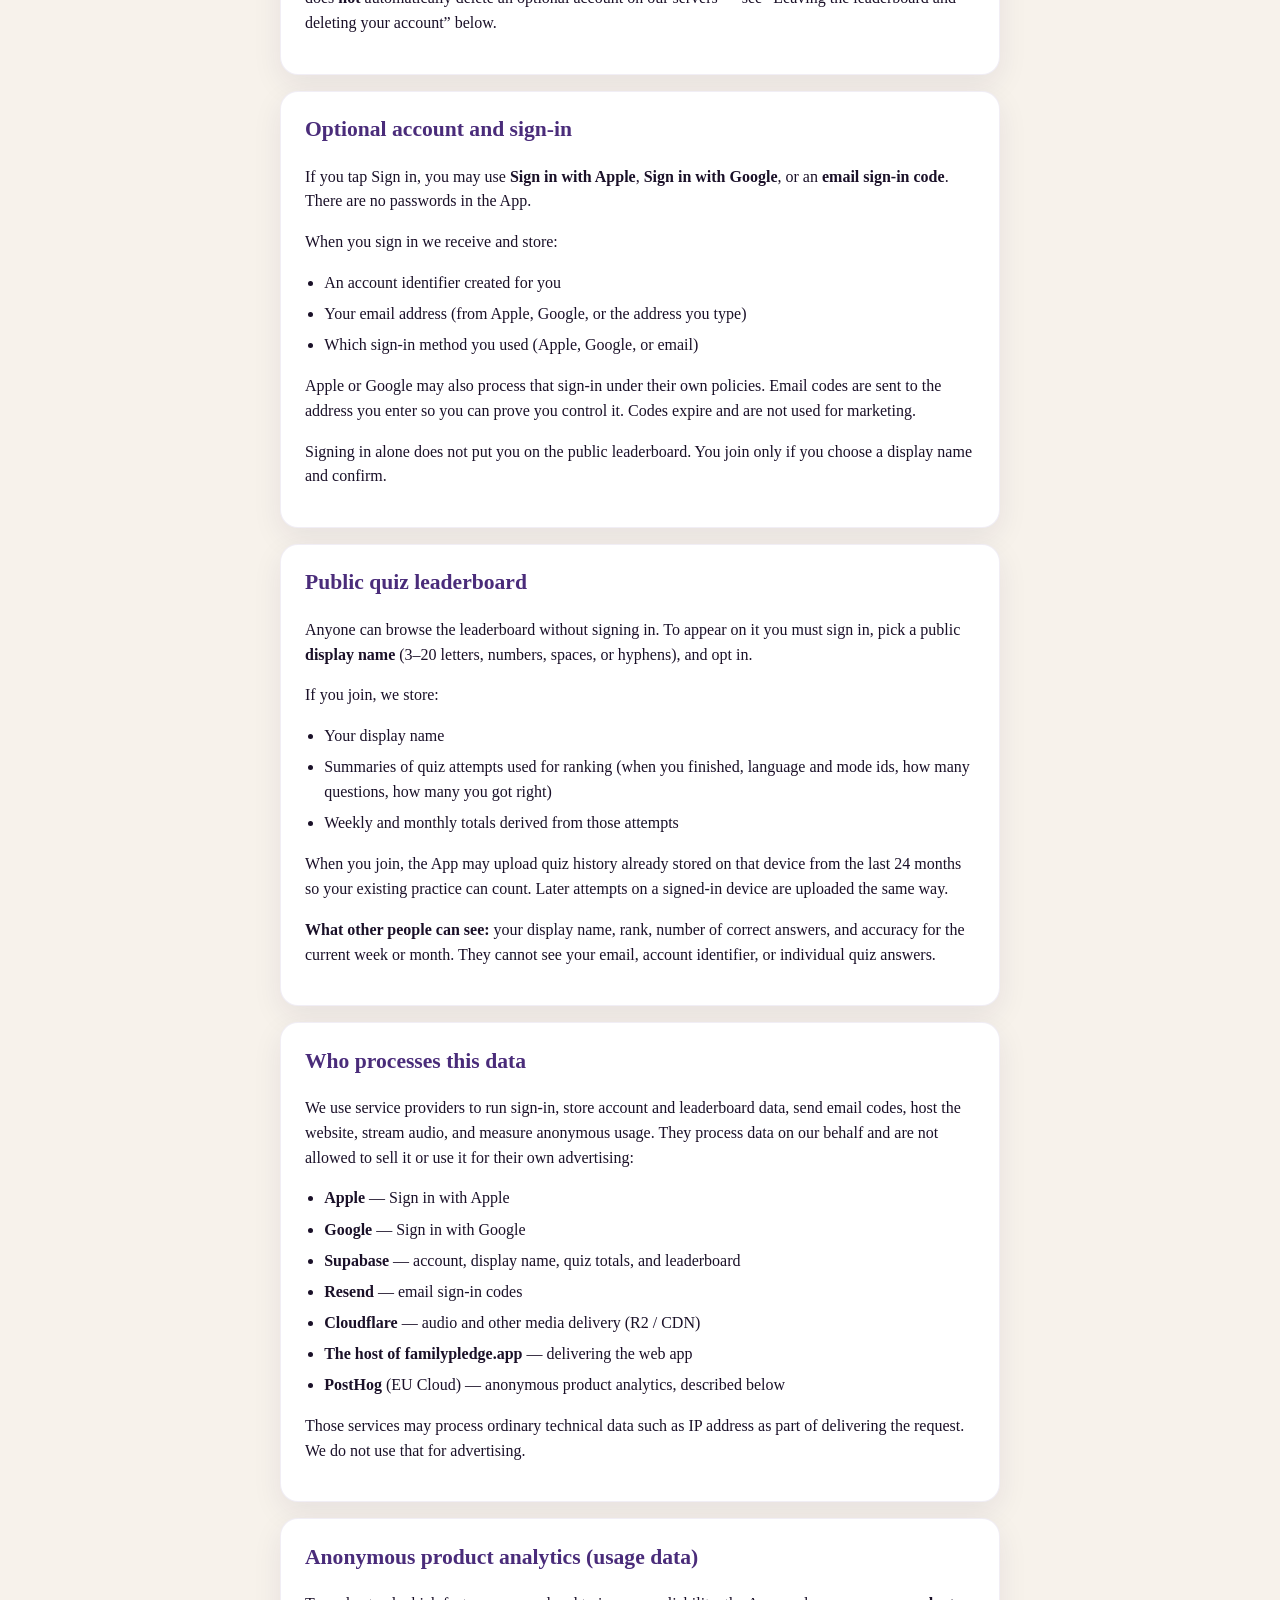
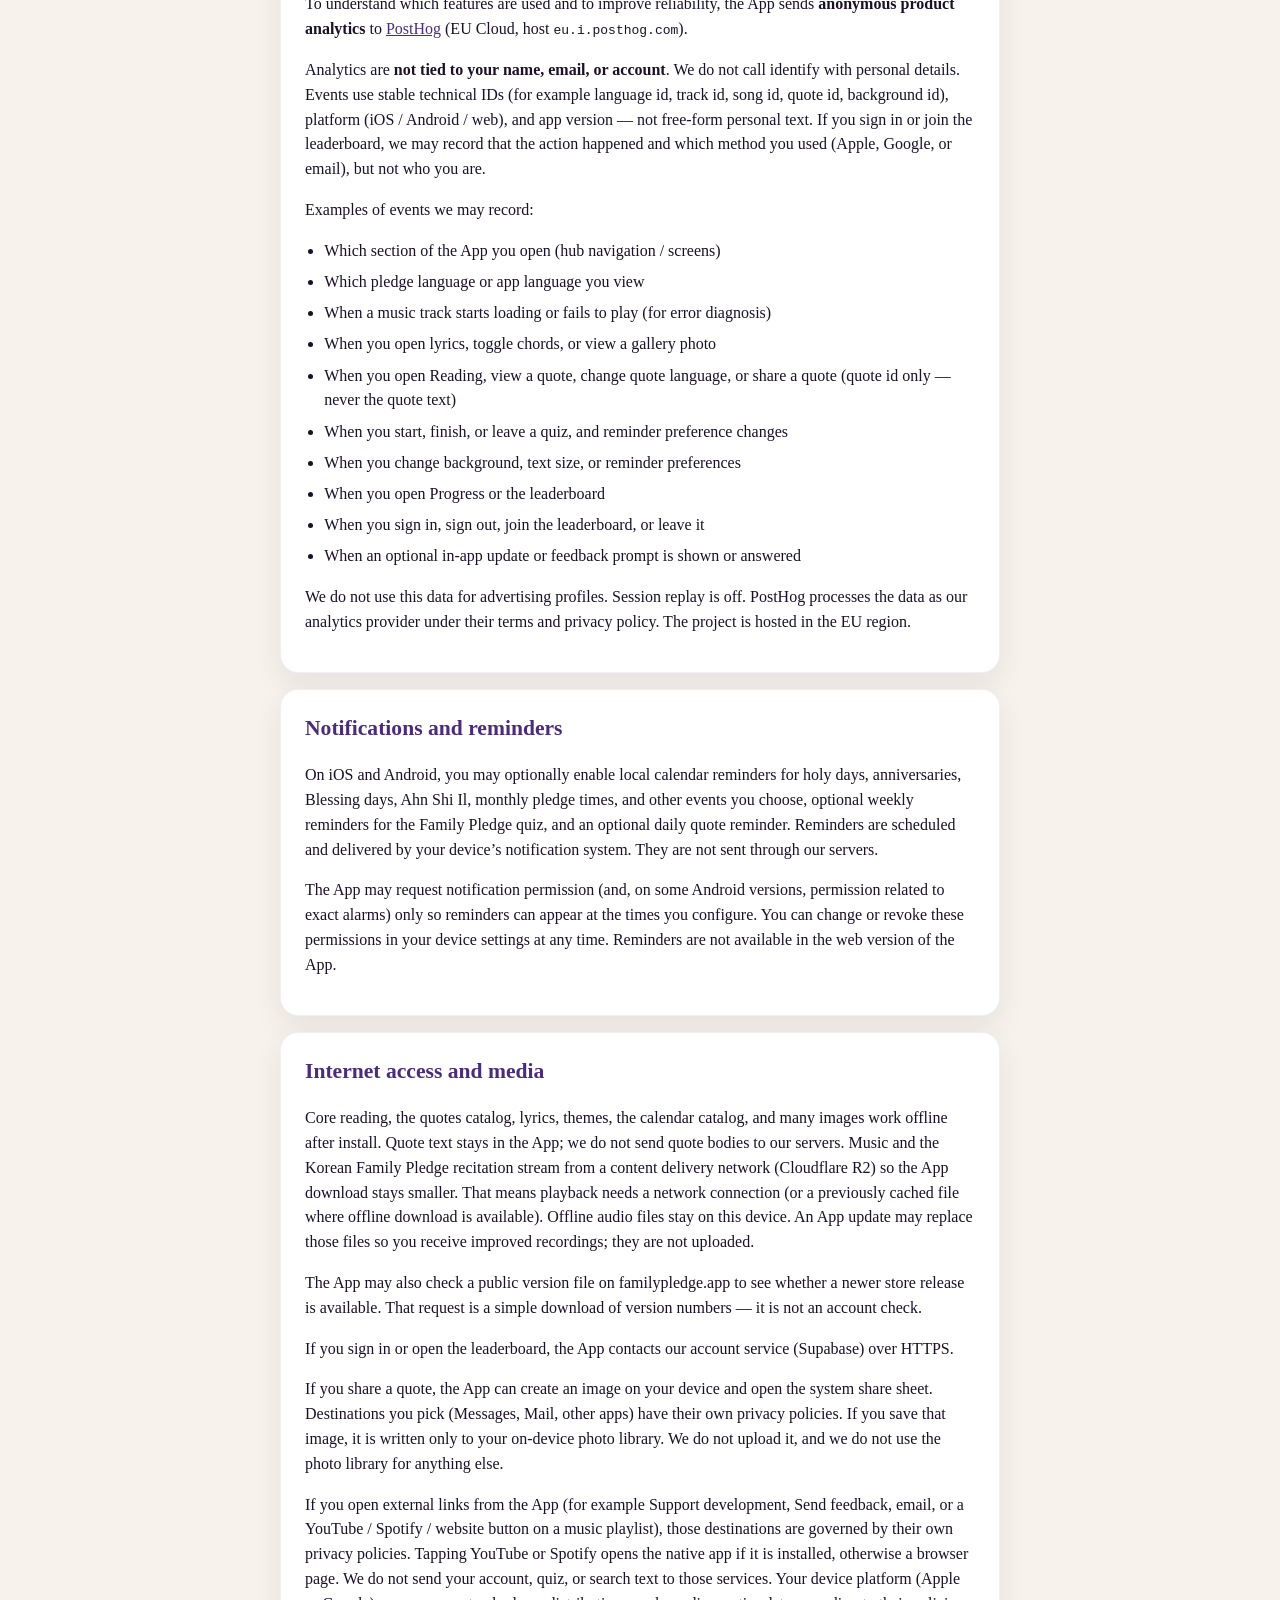
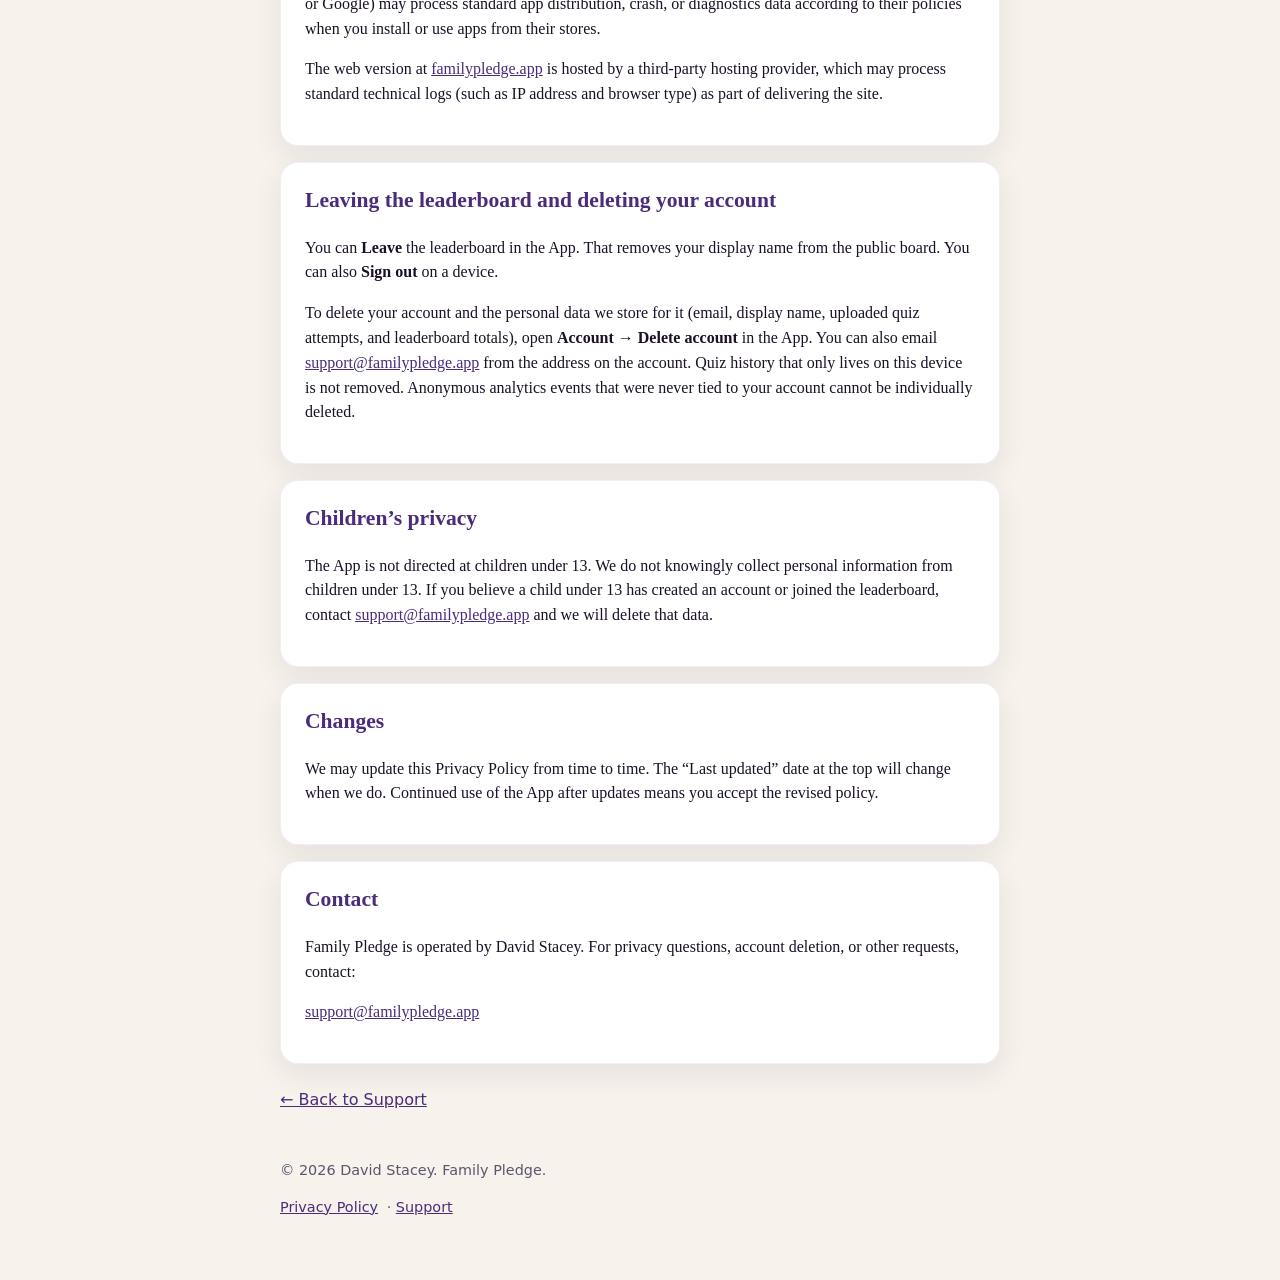
==== commit 9ae889ca: "Update support and privacy for 1.8.0 music, Italian, and offline audio. Support copy now lists 21 Pl" ====
--- a/privacy.html
+++ b/privacy.html
@@ -13,7 +13,7 @@
       <p class="eyebrow">Legal</p>
       <h1>Privacy Policy</h1>
       <p class="lede">Family Pledge application (iOS, Android, and web)</p>
-      <p class="muted">Last updated: 25 August 2026</p>
+      <p class="muted">Last updated: 27 August 2026</p>
     </div>
   </header>
 
@@ -218,7 +218,9 @@
         recitation stream from a content delivery network (Cloudflare R2) so the App
         download stays smaller.
         That means playback needs a network connection (or a previously cached file
-        where offline download is available).
+        where offline download is available). Offline audio files stay on this
+        device. An App update may replace those files so you receive improved
+        recordings; they are not uploaded.
       </p>
       <p>
         The App may also check a public version file on familypledge.app to see
@@ -238,10 +240,13 @@
       </p>
       <p>
         If you open external links from the App (for example Support development,
-        Send feedback, or email), those destinations are governed by their own
-        privacy policies. Your device platform (Apple or Google) may process standard
-        app distribution, crash, or diagnostics data according to their policies when
-        you install or use apps from their stores.
+        Send feedback, email, or a YouTube / Spotify / website button on a music
+        playlist), those destinations are governed by their own privacy policies.
+        Tapping YouTube or Spotify opens the native app if it is installed,
+        otherwise a browser page. We do not send your account, quiz, or search
+        text to those services. Your device platform (Apple or Google) may process
+        standard app distribution, crash, or diagnostics data according to their
+        policies when you install or use apps from their stores.
       </p>
       <p>
         The web version at
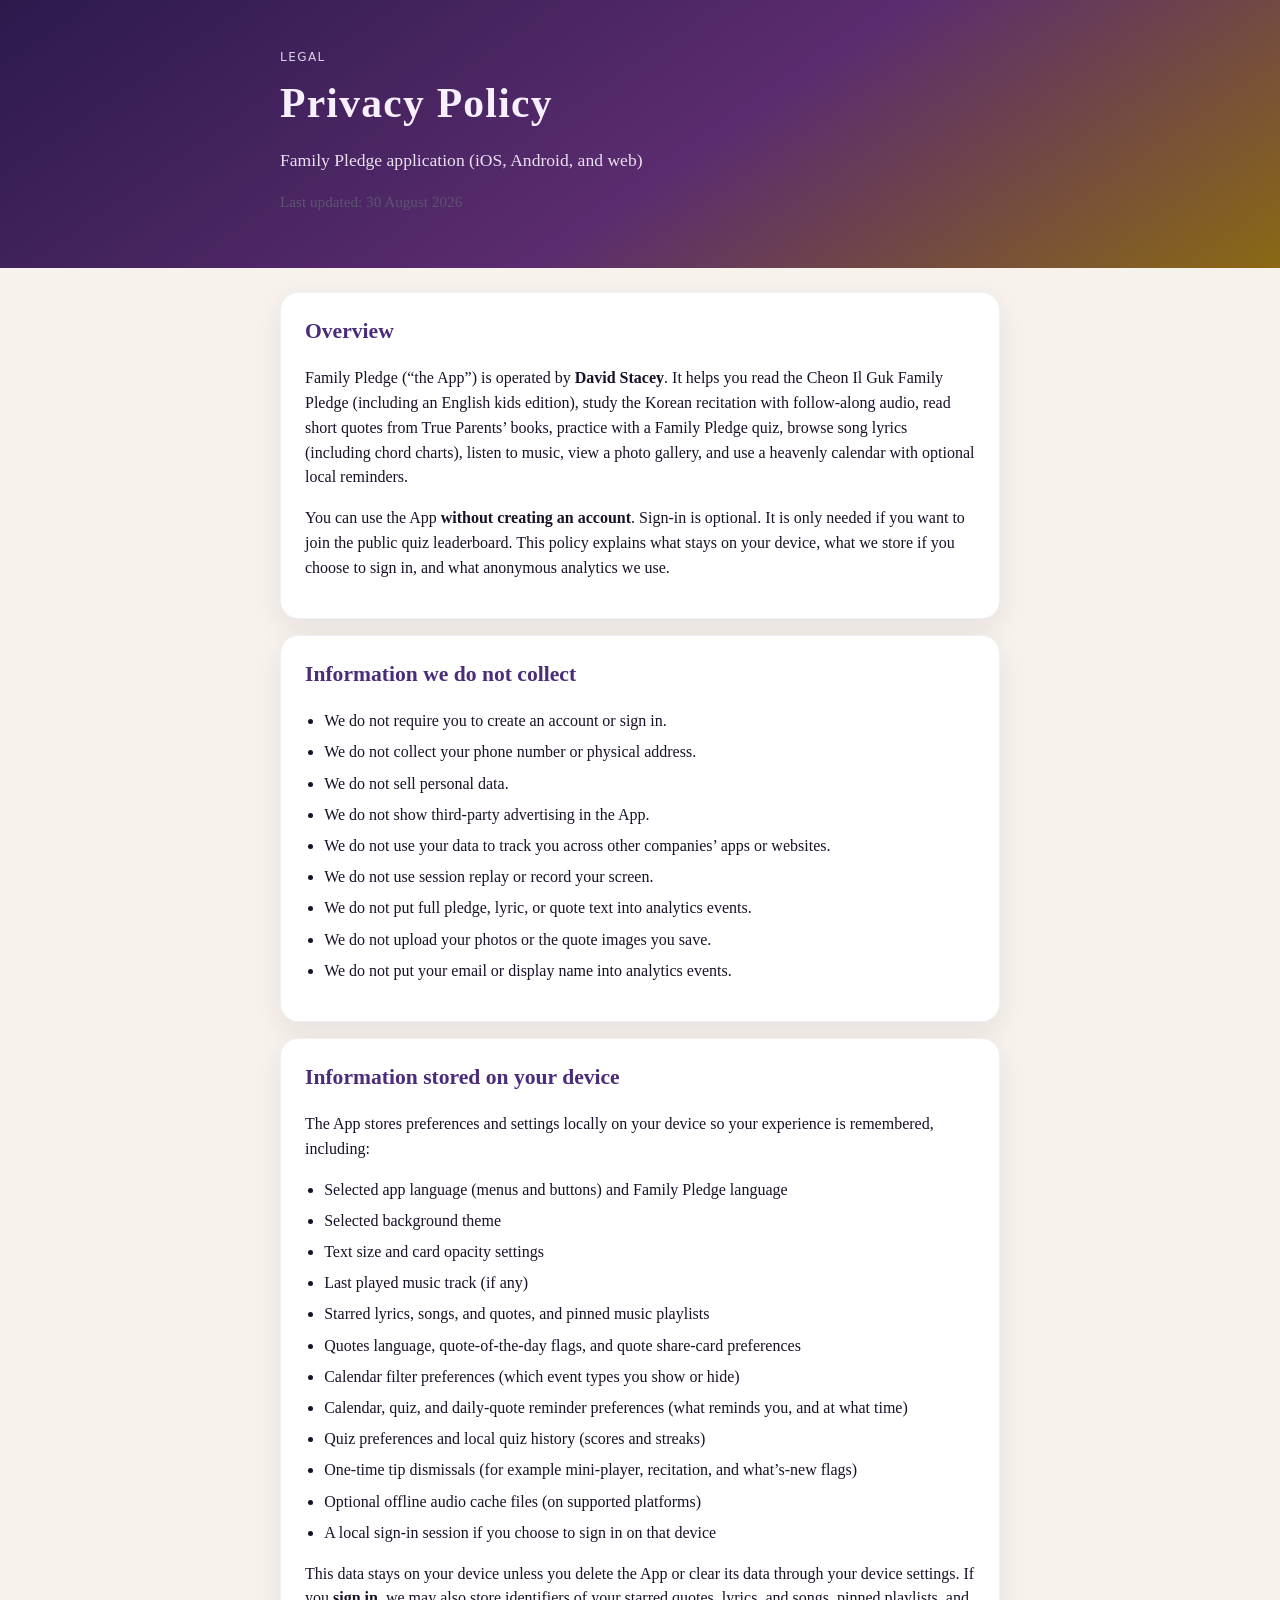
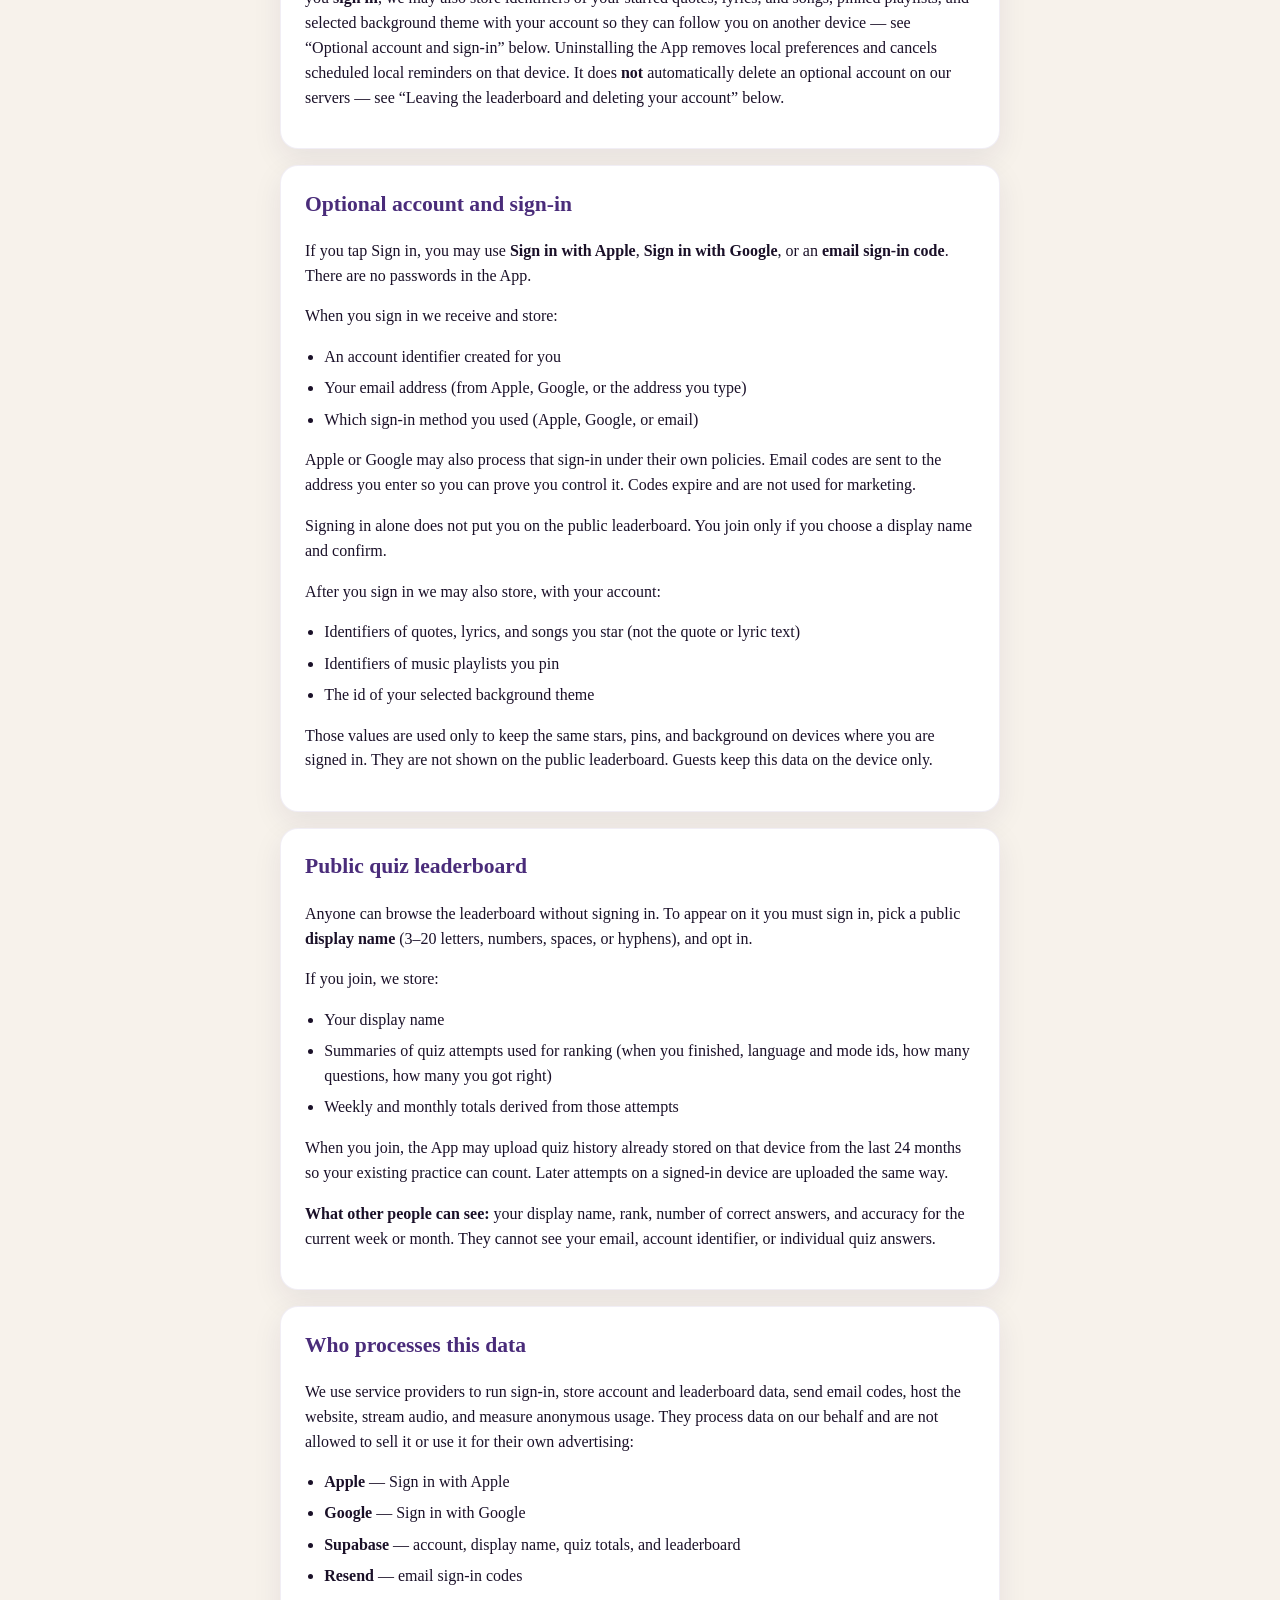
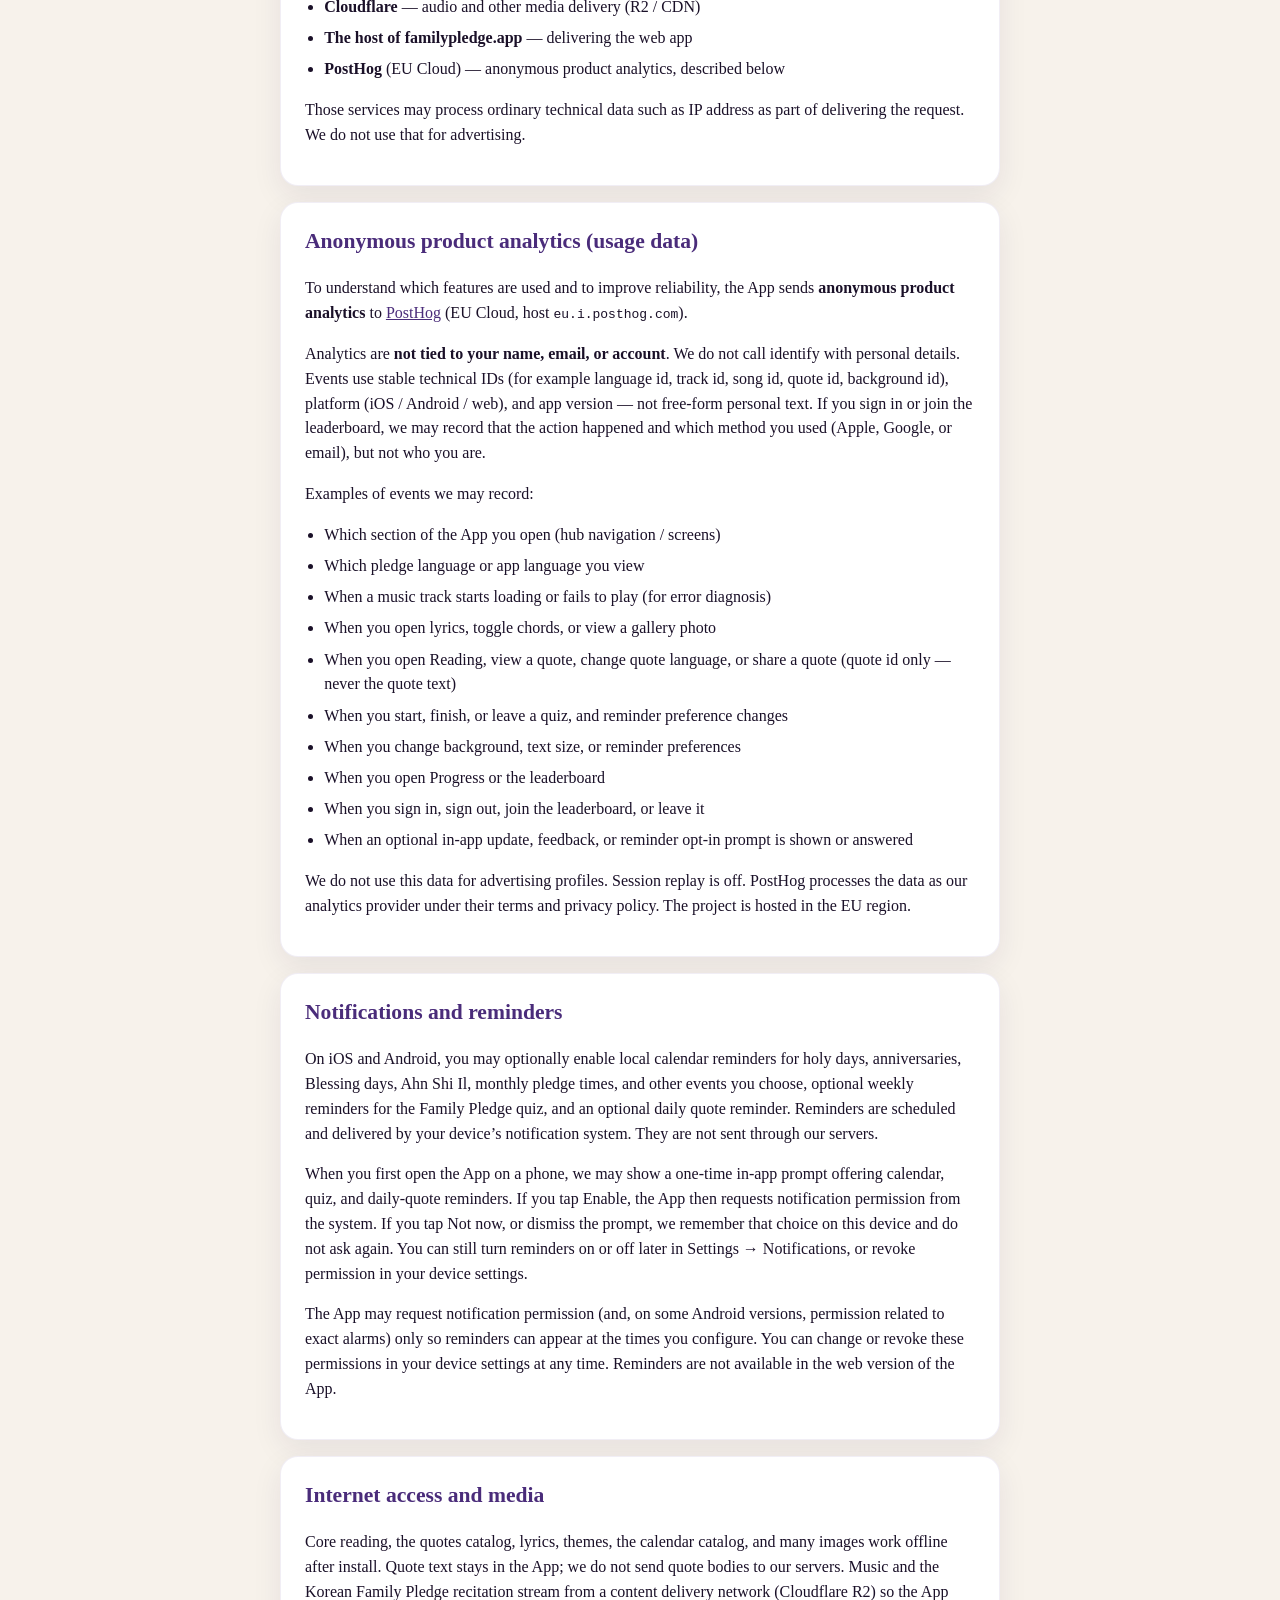
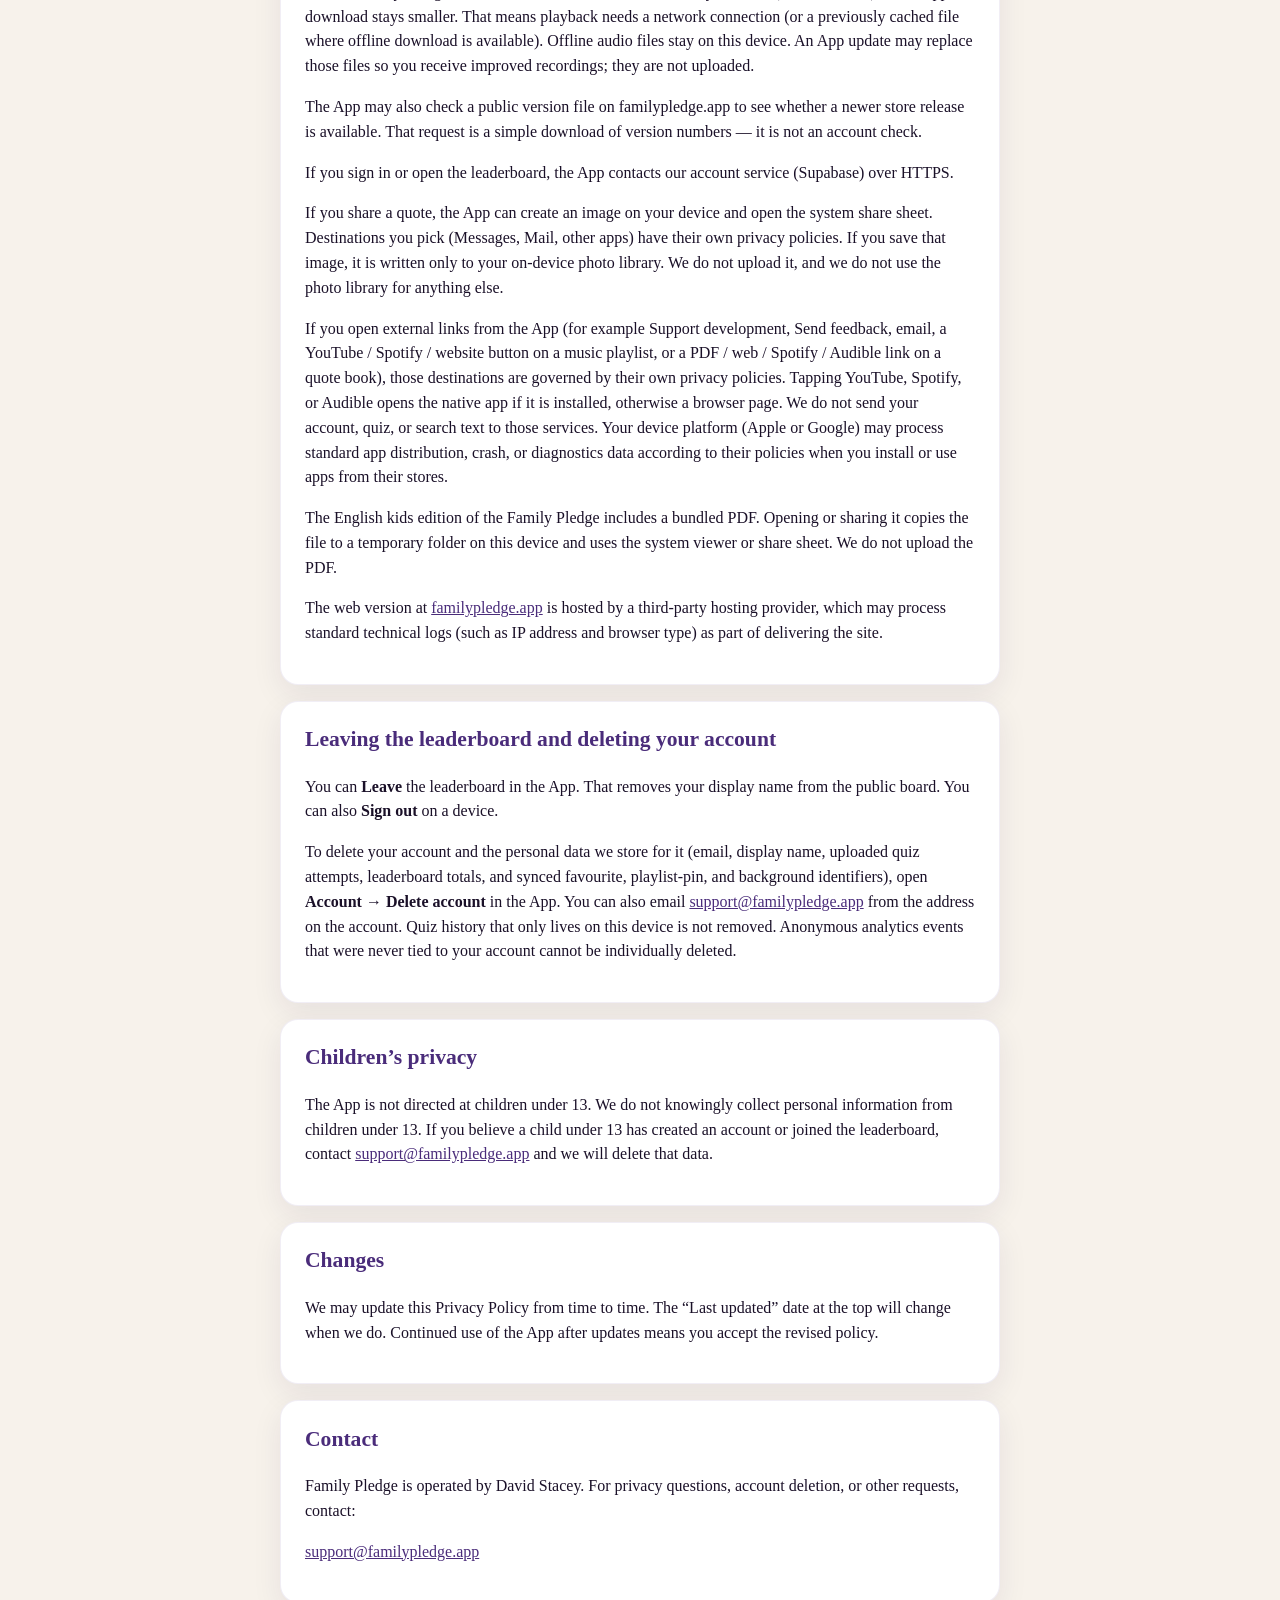
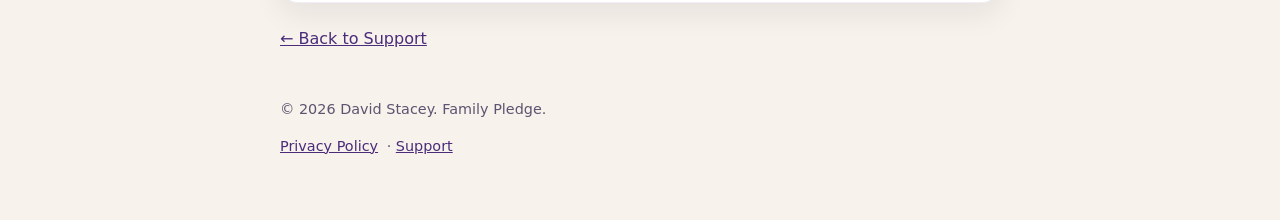
==== commit cff841d1: "Update support and privacy for 1.8.1. Document the first-open reminder opt-in, kids Pledge PDF, sour" ====
--- a/privacy.html
+++ b/privacy.html
@@ -13,7 +13,7 @@
       <p class="eyebrow">Legal</p>
       <h1>Privacy Policy</h1>
       <p class="lede">Family Pledge application (iOS, Android, and web)</p>
-      <p class="muted">Last updated: 27 August 2026</p>
+      <p class="muted">Last updated: 30 August 2026</p>
     </div>
   </header>
 
@@ -22,11 +22,11 @@
       <h2>Overview</h2>
       <p>
         Family Pledge (“the App”) is operated by <strong>David Stacey</strong>.
-        It helps you read the Cheon Il Guk Family Pledge, study the Korean
-        recitation with follow-along audio, read short quotes from True Parents’
-        books, practice with a Family Pledge quiz, browse song lyrics (including
-        chord charts), listen to music, view a photo gallery, and use a heavenly
-        calendar with optional local reminders.
+        It helps you read the Cheon Il Guk Family Pledge (including an English
+        kids edition), study the Korean recitation with follow-along audio, read
+        short quotes from True Parents’ books, practice with a Family Pledge quiz,
+        browse song lyrics (including chord charts), listen to music, view a photo
+        gallery, and use a heavenly calendar with optional local reminders.
       </p>
       <p>
         You can use the App <strong>without creating an account</strong>.
@@ -63,7 +63,7 @@
         <li>Selected background theme</li>
         <li>Text size and card opacity settings</li>
         <li>Last played music track (if any)</li>
-        <li>Starred lyrics, songs, and quotes</li>
+        <li>Starred lyrics, songs, and quotes, and pinned music playlists</li>
         <li>Quotes language, quote-of-the-day flags, and quote share-card preferences</li>
         <li>Calendar filter preferences (which event types you show or hide)</li>
         <li>Calendar, quiz, and daily-quote reminder preferences (what reminds you, and at what time)</li>
@@ -74,8 +74,12 @@
       </ul>
       <p>
         This data stays on your device unless you delete the App or clear its data
-        through your device settings. Uninstalling the App removes local preferences
-        and cancels scheduled local reminders on that device. It does
+        through your device settings. If you <strong>sign in</strong>, we may also
+        store identifiers of your starred quotes, lyrics, and songs, pinned
+        playlists, and selected background theme with your account so they can
+        follow you on another device — see “Optional account and sign-in” below.
+        Uninstalling the App removes local preferences and cancels scheduled local
+        reminders on that device. It does
         <strong>not</strong> automatically delete an optional account on our
         servers — see “Leaving the leaderboard and deleting your account” below.
       </p>
@@ -102,6 +106,19 @@
       <p>
         Signing in alone does not put you on the public leaderboard.
         You join only if you choose a display name and confirm.
+      </p>
+      <p>
+        After you sign in we may also store, with your account:
+      </p>
+      <ul>
+        <li>Identifiers of quotes, lyrics, and songs you star (not the quote or lyric text)</li>
+        <li>Identifiers of music playlists you pin</li>
+        <li>The id of your selected background theme</li>
+      </ul>
+      <p>
+        Those values are used only to keep the same stars, pins, and background
+        on devices where you are signed in. They are not shown on the public
+        leaderboard. Guests keep this data on the device only.
       </p>
     </section>
 
@@ -182,7 +199,7 @@
         <li>When you change background, text size, or reminder preferences</li>
         <li>When you open Progress or the leaderboard</li>
         <li>When you sign in, sign out, join the leaderboard, or leave it</li>
-        <li>When an optional in-app update or feedback prompt is shown or answered</li>
+        <li>When an optional in-app update, feedback, or reminder opt-in prompt is shown or answered</li>
       </ul>
       <p>
         We do not use this data for advertising profiles. Session replay is off.
@@ -200,6 +217,15 @@
         Pledge quiz, and an optional daily quote reminder.
         Reminders are scheduled and delivered by your device’s notification system.
         They are not sent through our servers.
+      </p>
+      <p>
+        When you first open the App on a phone, we may show a one-time in-app
+        prompt offering calendar, quiz, and daily-quote reminders. If you tap
+        Enable, the App then requests notification permission from the system.
+        If you tap Not now, or dismiss the prompt, we remember that choice on
+        this device and do not ask again. You can still turn reminders on or
+        off later in Settings → Notifications, or revoke permission in your
+        device settings.
       </p>
       <p>
         The App may request notification permission (and, on some Android versions,
@@ -240,13 +266,20 @@
       </p>
       <p>
         If you open external links from the App (for example Support development,
-        Send feedback, email, or a YouTube / Spotify / website button on a music
-        playlist), those destinations are governed by their own privacy policies.
-        Tapping YouTube or Spotify opens the native app if it is installed,
-        otherwise a browser page. We do not send your account, quiz, or search
-        text to those services. Your device platform (Apple or Google) may process
-        standard app distribution, crash, or diagnostics data according to their
-        policies when you install or use apps from their stores.
+        Send feedback, email, a YouTube / Spotify / website button on a music
+        playlist, or a PDF / web / Spotify / Audible link on a quote book), those
+        destinations are governed by their own privacy policies.
+        Tapping YouTube, Spotify, or Audible opens the native app if it is
+        installed, otherwise a browser page. We do not send your account, quiz,
+        or search text to those services. Your device platform (Apple or Google)
+        may process standard app distribution, crash, or diagnostics data
+        according to their policies when you install or use apps from their stores.
+      </p>
+      <p>
+        The English kids edition of the Family Pledge includes a bundled PDF.
+        Opening or sharing it copies the file to a temporary folder on this
+        device and uses the system viewer or share sheet. We do not upload the
+        PDF.
       </p>
       <p>
         The web version at
@@ -266,7 +299,8 @@
       </p>
       <p>
         To delete your account and the personal data we store for it (email,
-        display name, uploaded quiz attempts, and leaderboard totals), open
+        display name, uploaded quiz attempts, leaderboard totals, and synced
+        favourite, playlist-pin, and background identifiers), open
         <strong>Account → Delete account</strong> in the App.
         You can also email
         <a href="mailto:support@familypledge.app">support@familypledge.app</a>
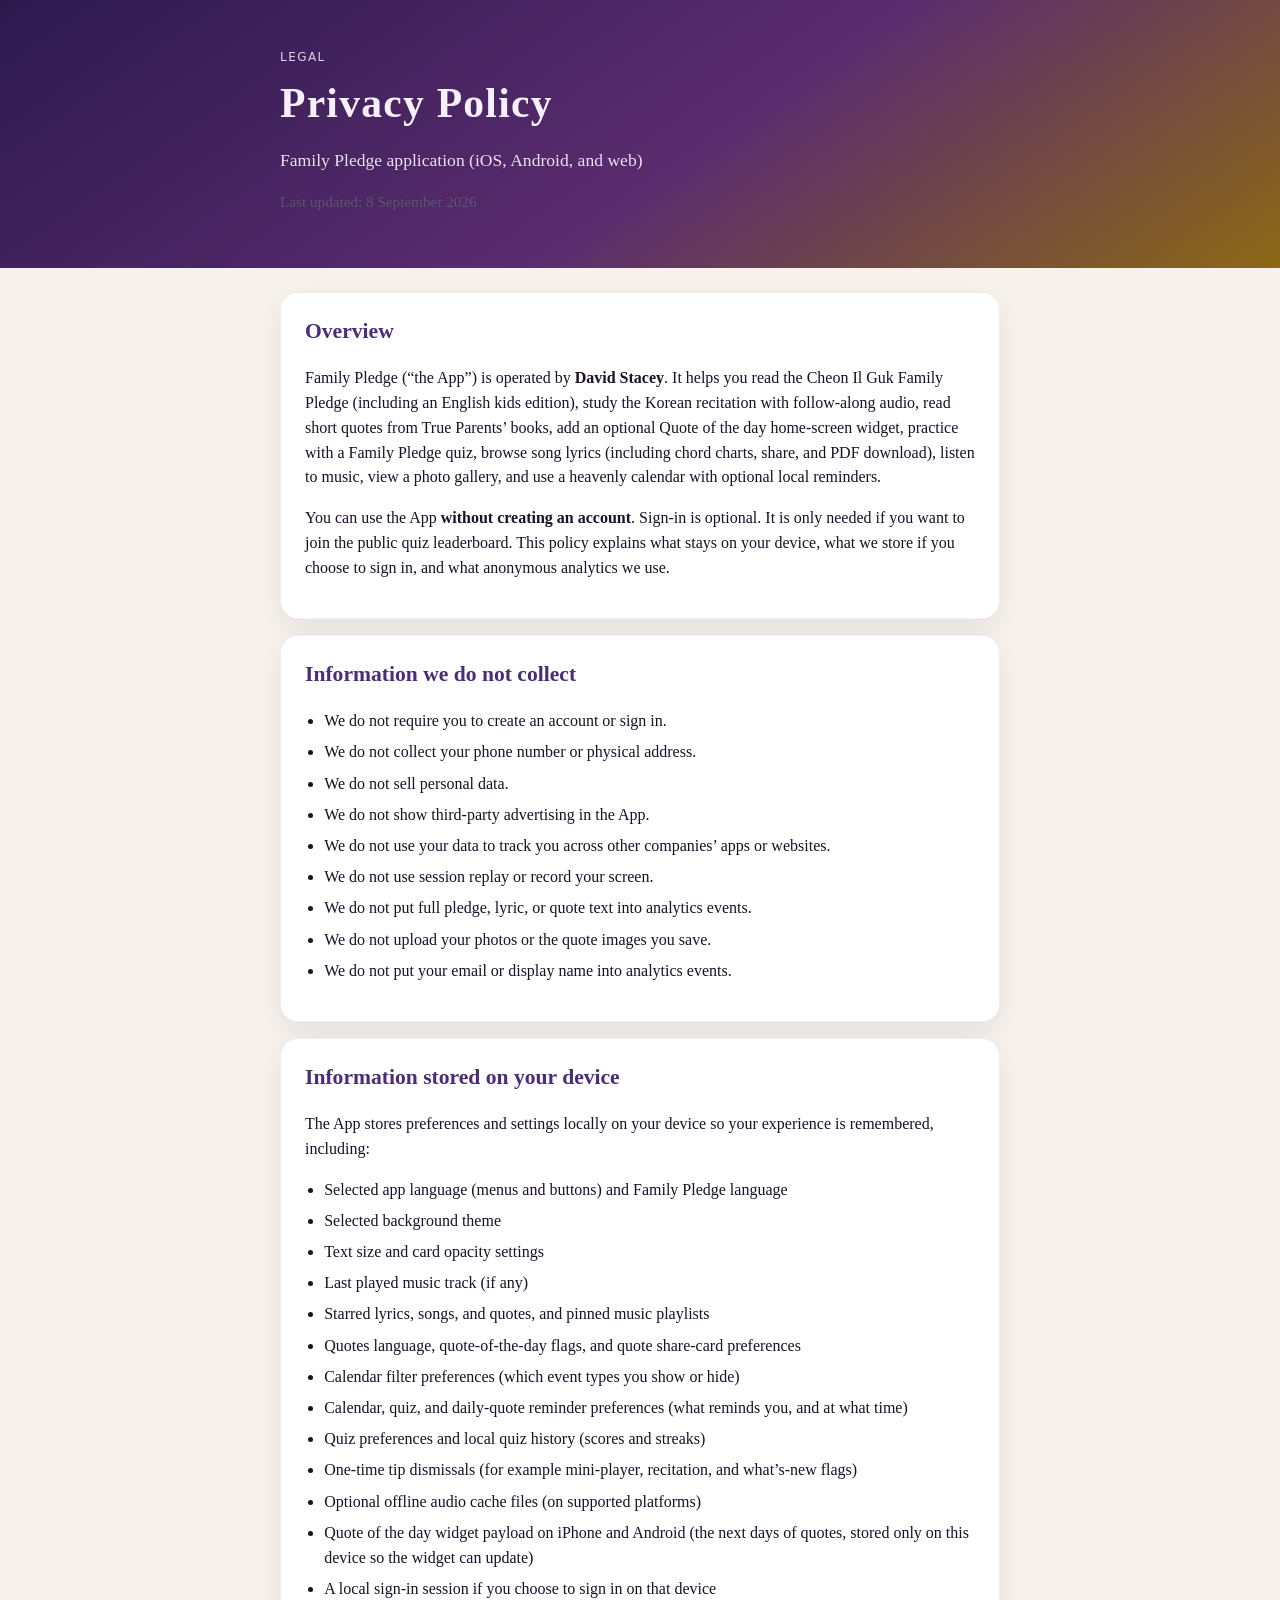
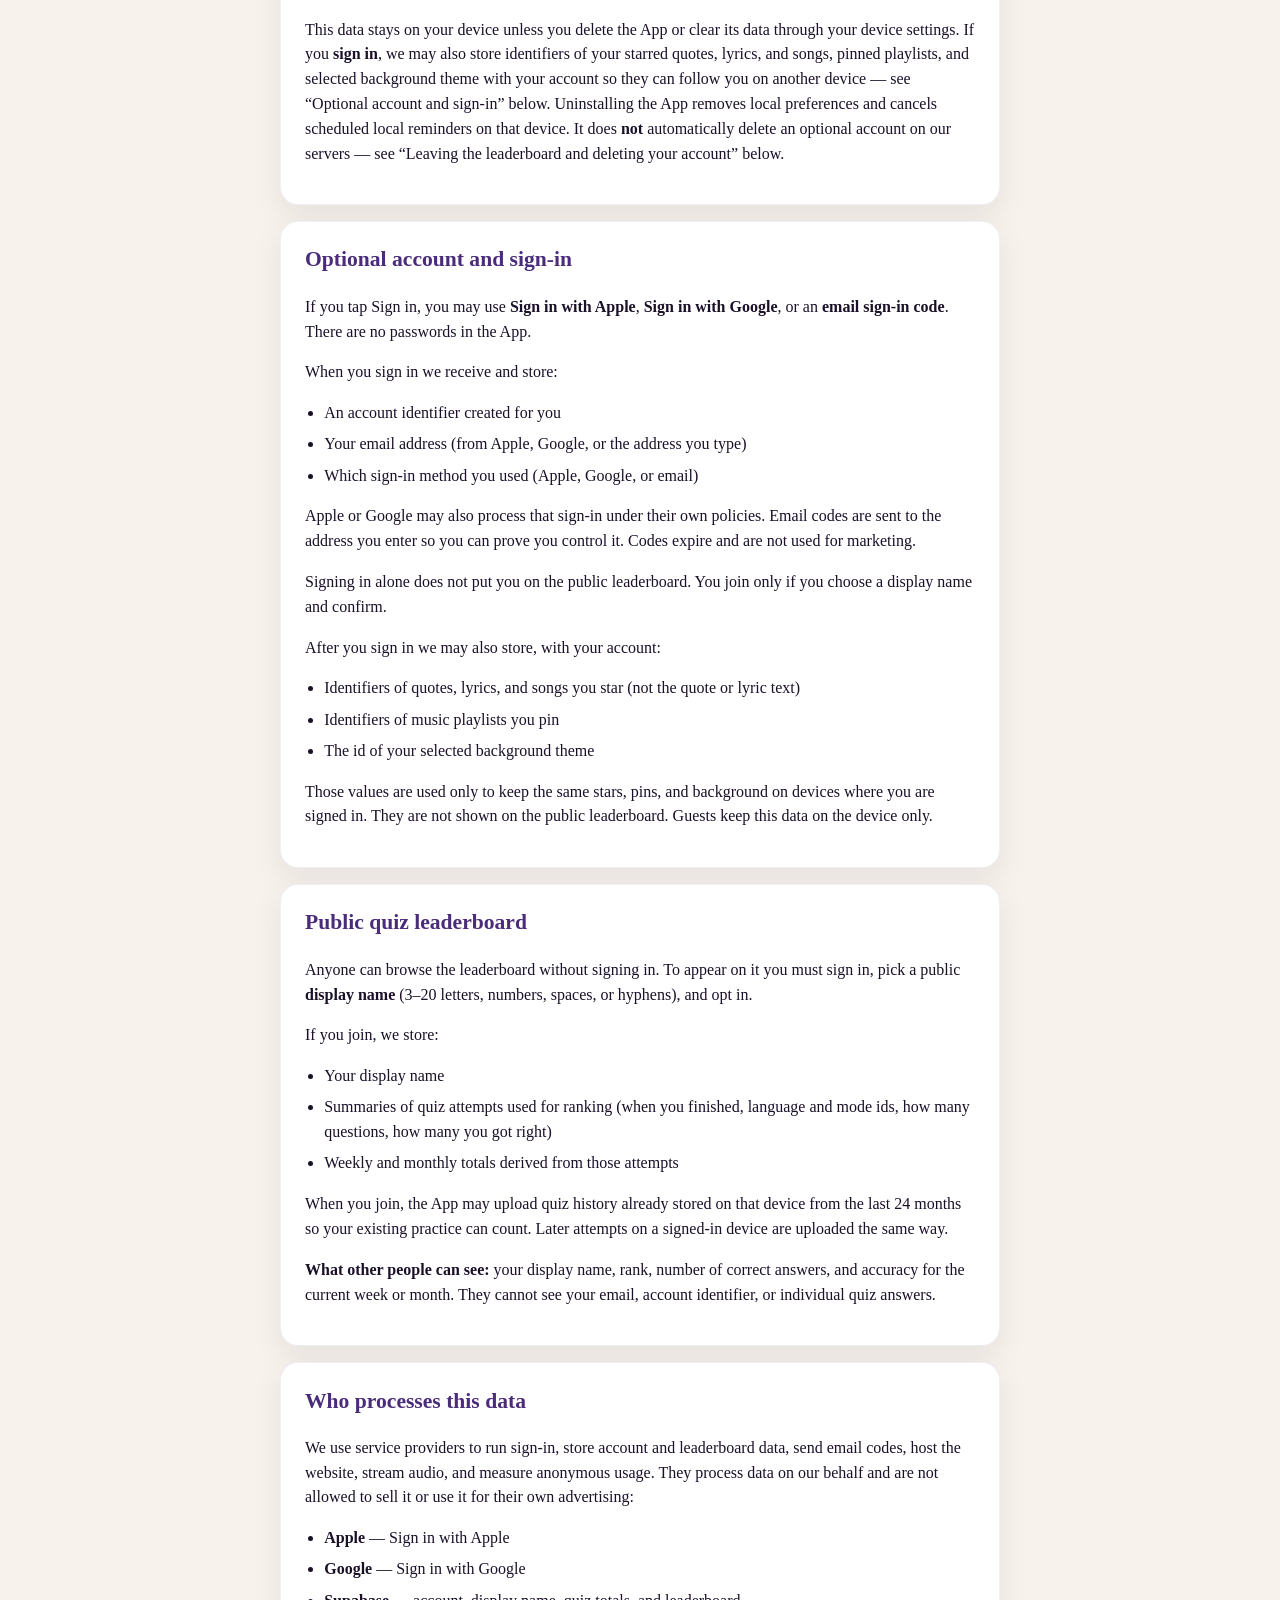
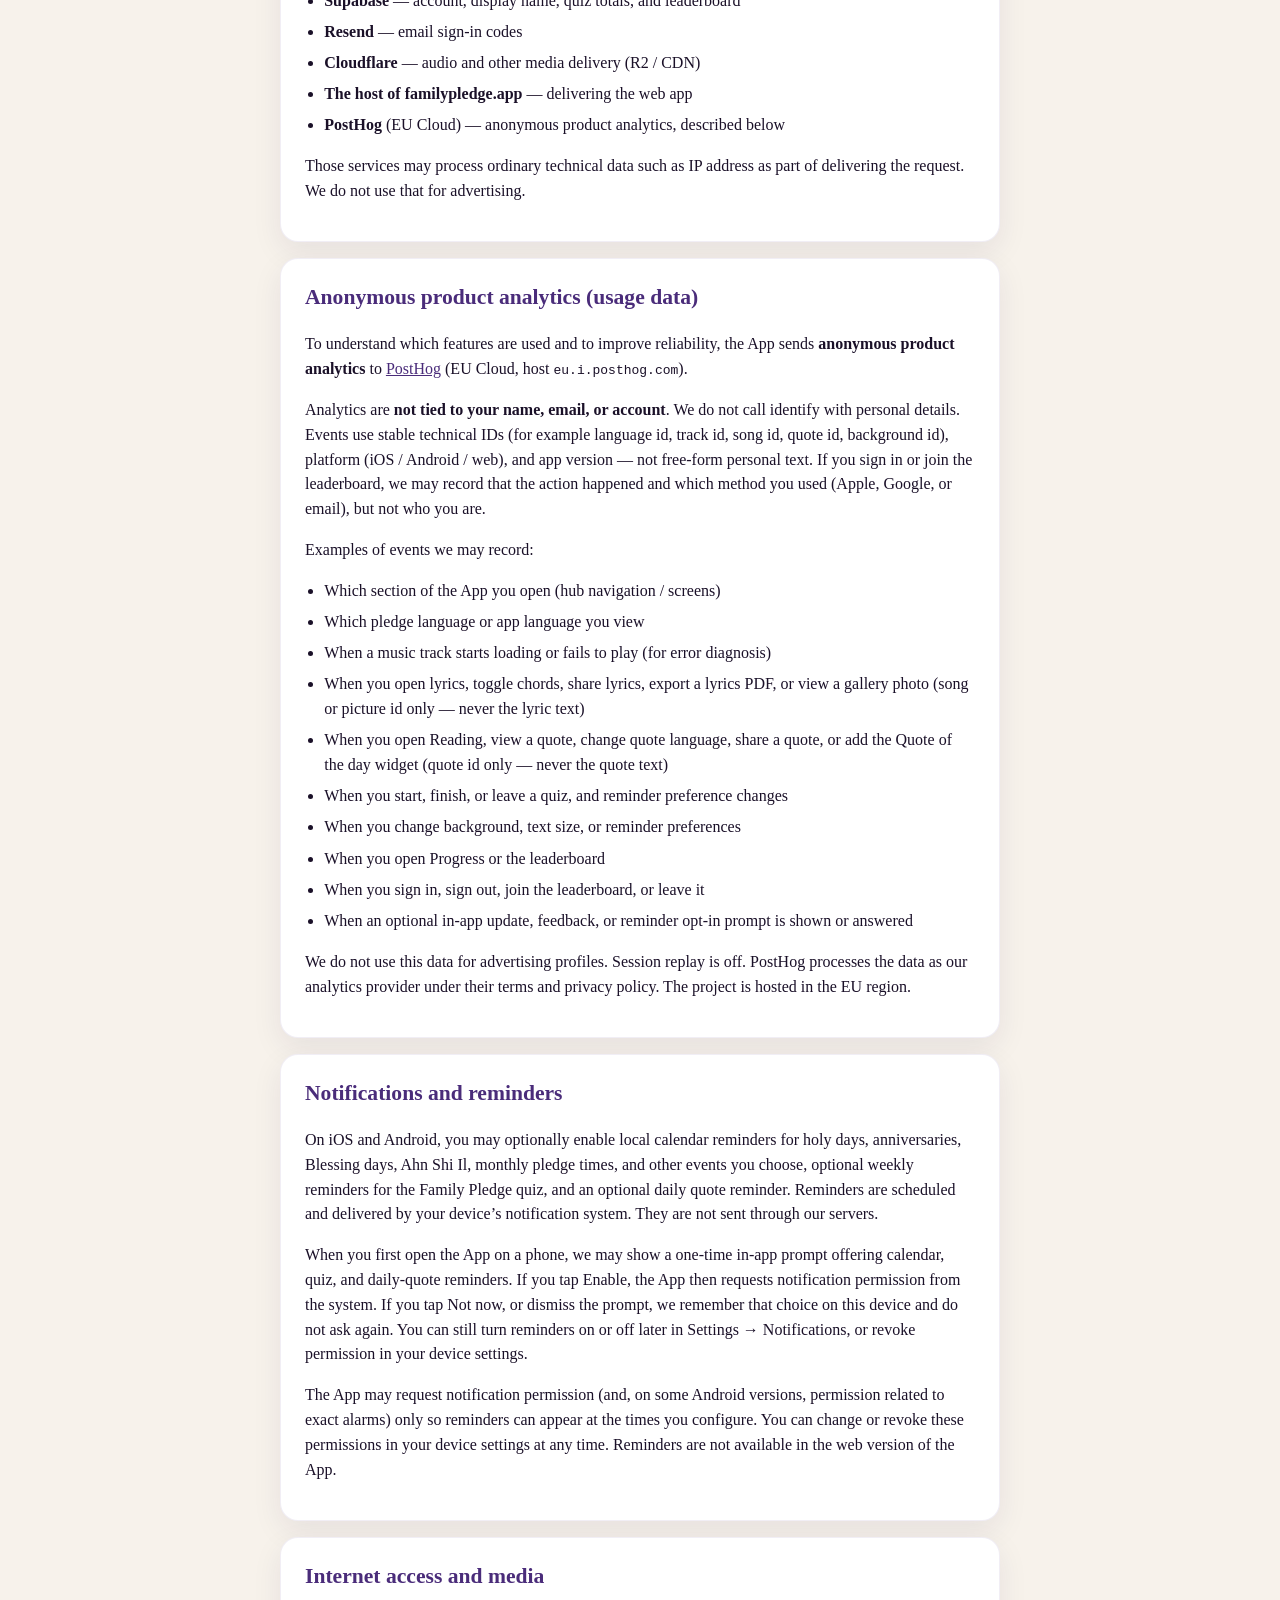
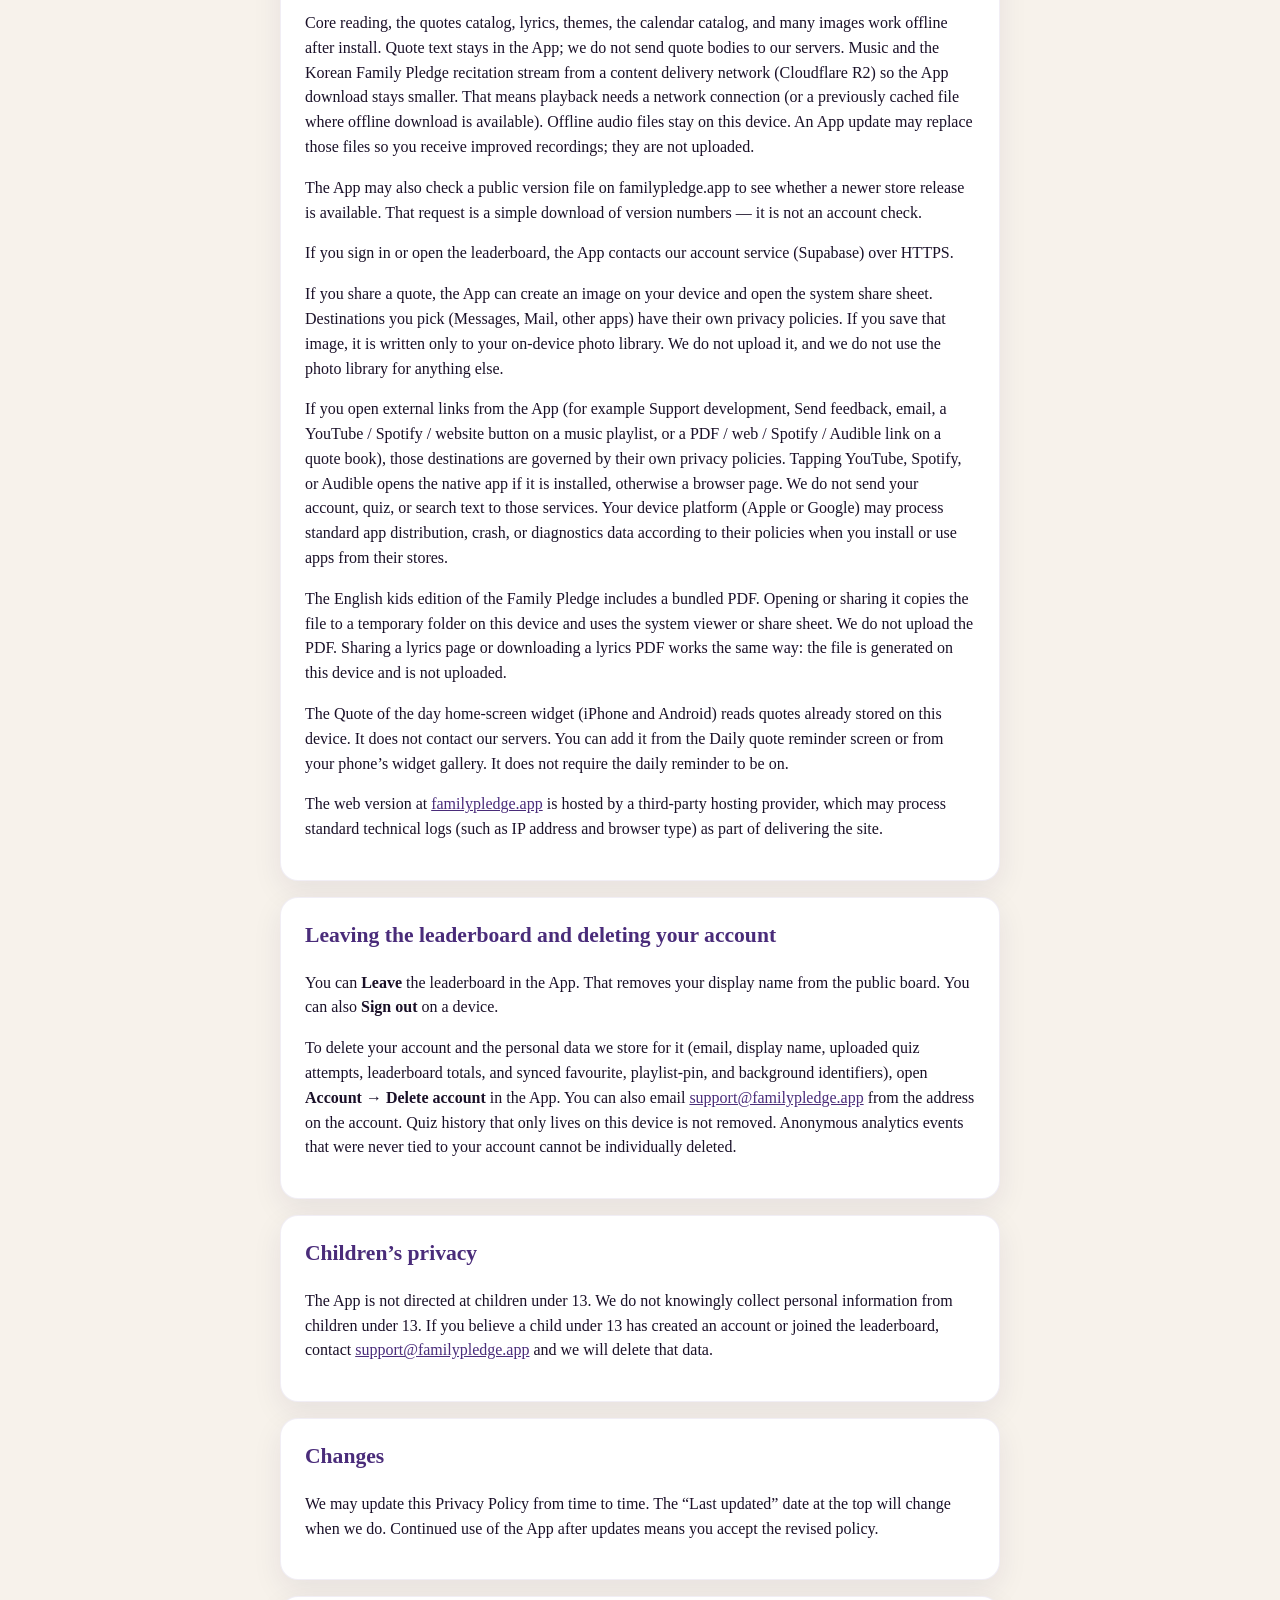
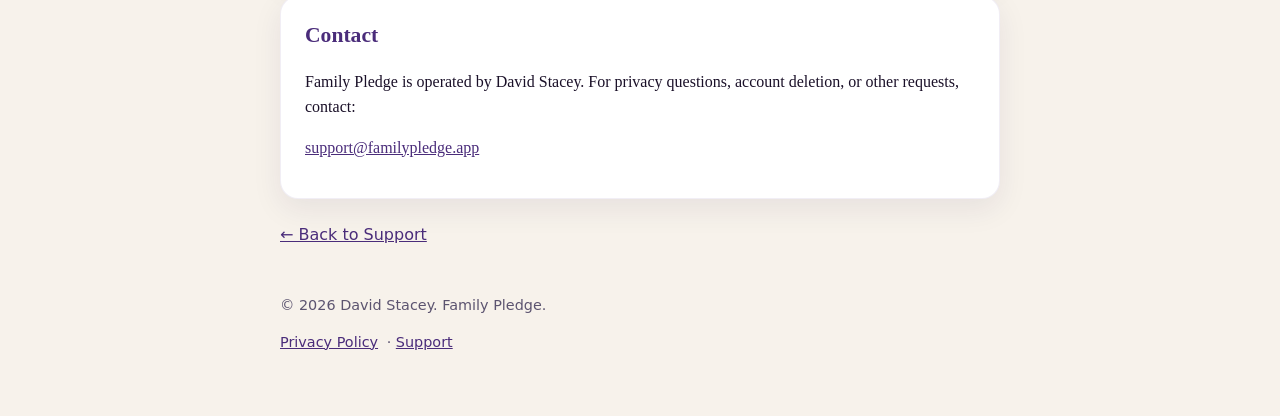
==== commit 705acbee: "Update support and privacy for 1.9.0. Document the Quote of the day widget, extra True Mother langua" ====
--- a/privacy.html
+++ b/privacy.html
@@ -13,7 +13,7 @@
       <p class="eyebrow">Legal</p>
       <h1>Privacy Policy</h1>
       <p class="lede">Family Pledge application (iOS, Android, and web)</p>
-      <p class="muted">Last updated: 30 August 2026</p>
+      <p class="muted">Last updated: 8 September 2026</p>
     </div>
   </header>
 
@@ -24,9 +24,11 @@
         Family Pledge (“the App”) is operated by <strong>David Stacey</strong>.
         It helps you read the Cheon Il Guk Family Pledge (including an English
         kids edition), study the Korean recitation with follow-along audio, read
-        short quotes from True Parents’ books, practice with a Family Pledge quiz,
-        browse song lyrics (including chord charts), listen to music, view a photo
-        gallery, and use a heavenly calendar with optional local reminders.
+        short quotes from True Parents’ books, add an optional Quote of the day
+        home-screen widget, practice with a Family Pledge quiz,
+        browse song lyrics (including chord charts, share, and PDF download),
+        listen to music, view a photo gallery, and use a heavenly calendar with
+        optional local reminders.
       </p>
       <p>
         You can use the App <strong>without creating an account</strong>.
@@ -70,6 +72,8 @@
         <li>Quiz preferences and local quiz history (scores and streaks)</li>
         <li>One-time tip dismissals (for example mini-player, recitation, and what’s-new flags)</li>
         <li>Optional offline audio cache files (on supported platforms)</li>
+        <li>Quote of the day widget payload on iPhone and Android (the next
+          days of quotes, stored only on this device so the widget can update)</li>
         <li>A local sign-in session if you choose to sign in on that device</li>
       </ul>
       <p>
@@ -193,8 +197,8 @@
         <li>Which section of the App you open (hub navigation / screens)</li>
         <li>Which pledge language or app language you view</li>
         <li>When a music track starts loading or fails to play (for error diagnosis)</li>
-        <li>When you open lyrics, toggle chords, or view a gallery photo</li>
-        <li>When you open Reading, view a quote, change quote language, or share a quote (quote id only — never the quote text)</li>
+        <li>When you open lyrics, toggle chords, share lyrics, export a lyrics PDF, or view a gallery photo (song or picture id only — never the lyric text)</li>
+        <li>When you open Reading, view a quote, change quote language, share a quote, or add the Quote of the day widget (quote id only — never the quote text)</li>
         <li>When you start, finish, or leave a quiz, and reminder preference changes</li>
         <li>When you change background, text size, or reminder preferences</li>
         <li>When you open Progress or the leaderboard</li>
@@ -279,7 +283,14 @@
         The English kids edition of the Family Pledge includes a bundled PDF.
         Opening or sharing it copies the file to a temporary folder on this
         device and uses the system viewer or share sheet. We do not upload the
-        PDF.
+        PDF. Sharing a lyrics page or downloading a lyrics PDF works the same
+        way: the file is generated on this device and is not uploaded.
+      </p>
+      <p>
+        The Quote of the day home-screen widget (iPhone and Android) reads
+        quotes already stored on this device. It does not contact our servers.
+        You can add it from the Daily quote reminder screen or from your
+        phone’s widget gallery. It does not require the daily reminder to be on.
       </p>
       <p>
         The web version at
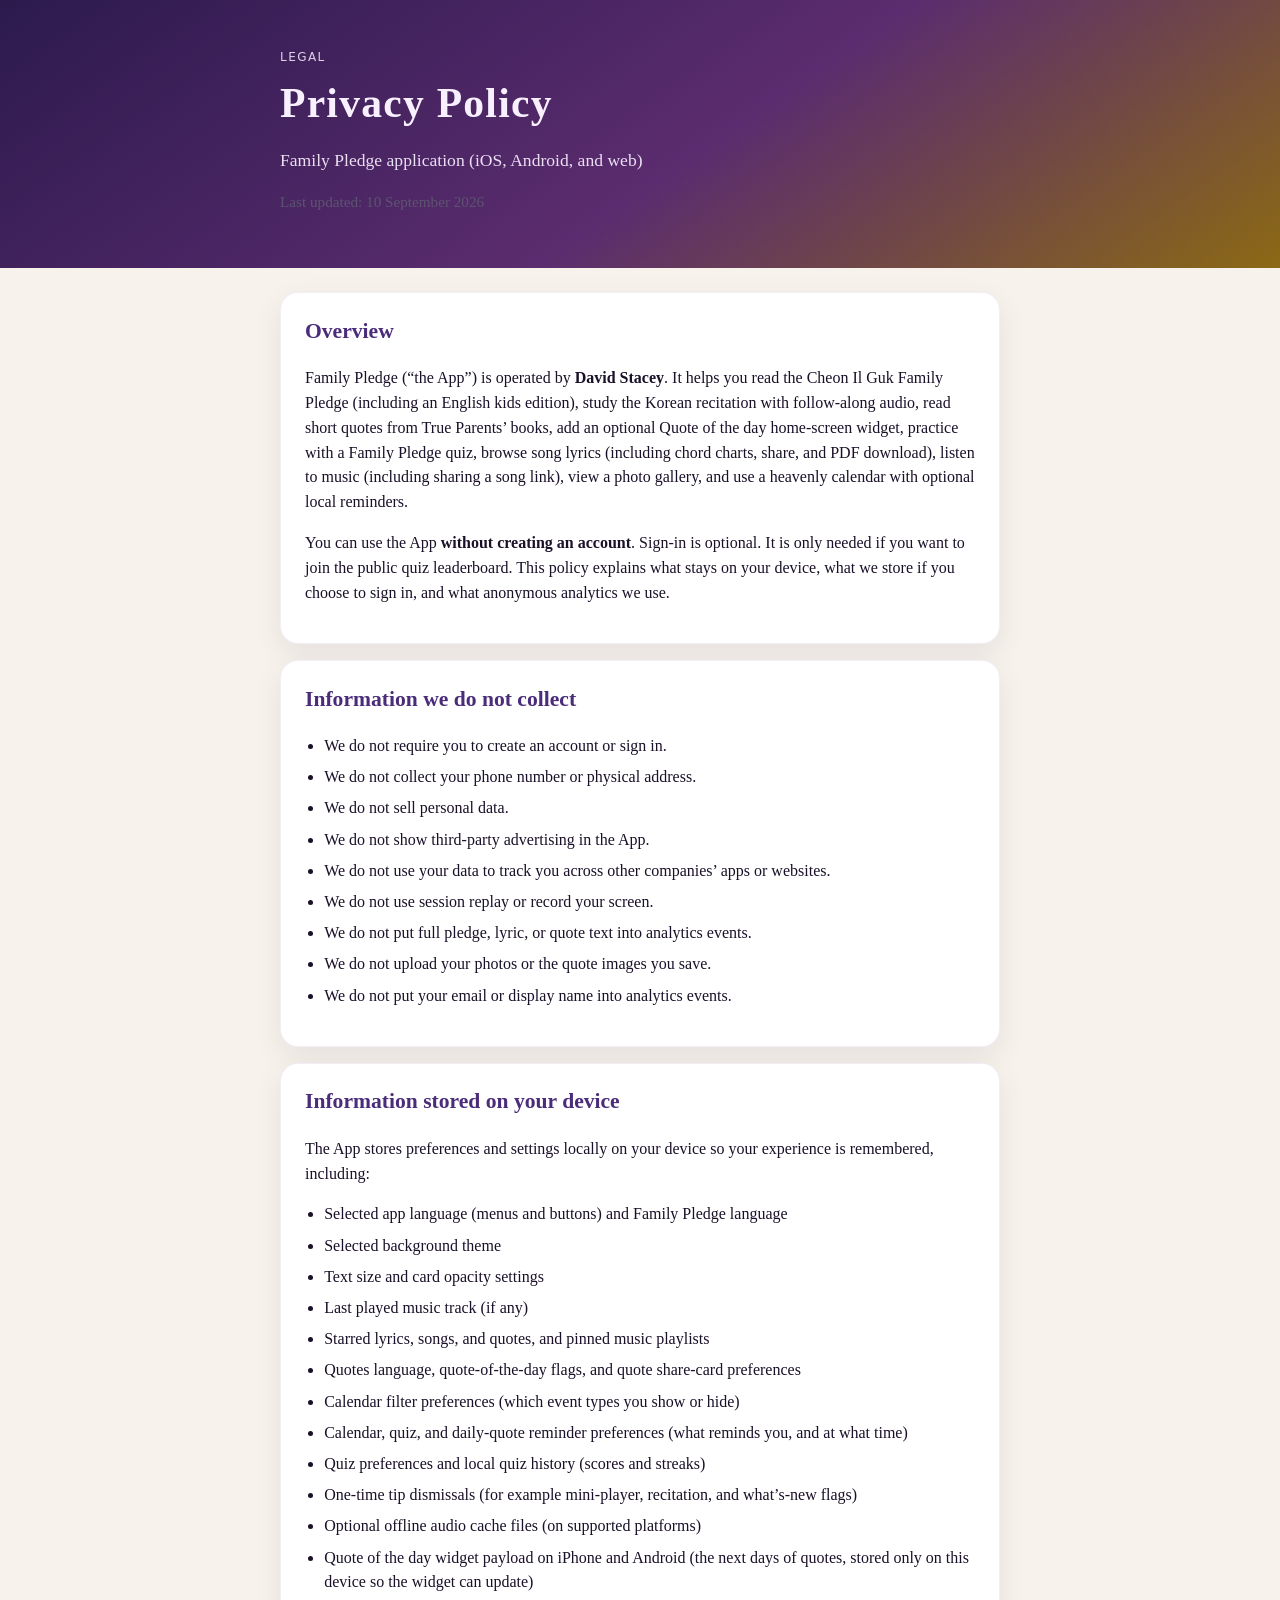
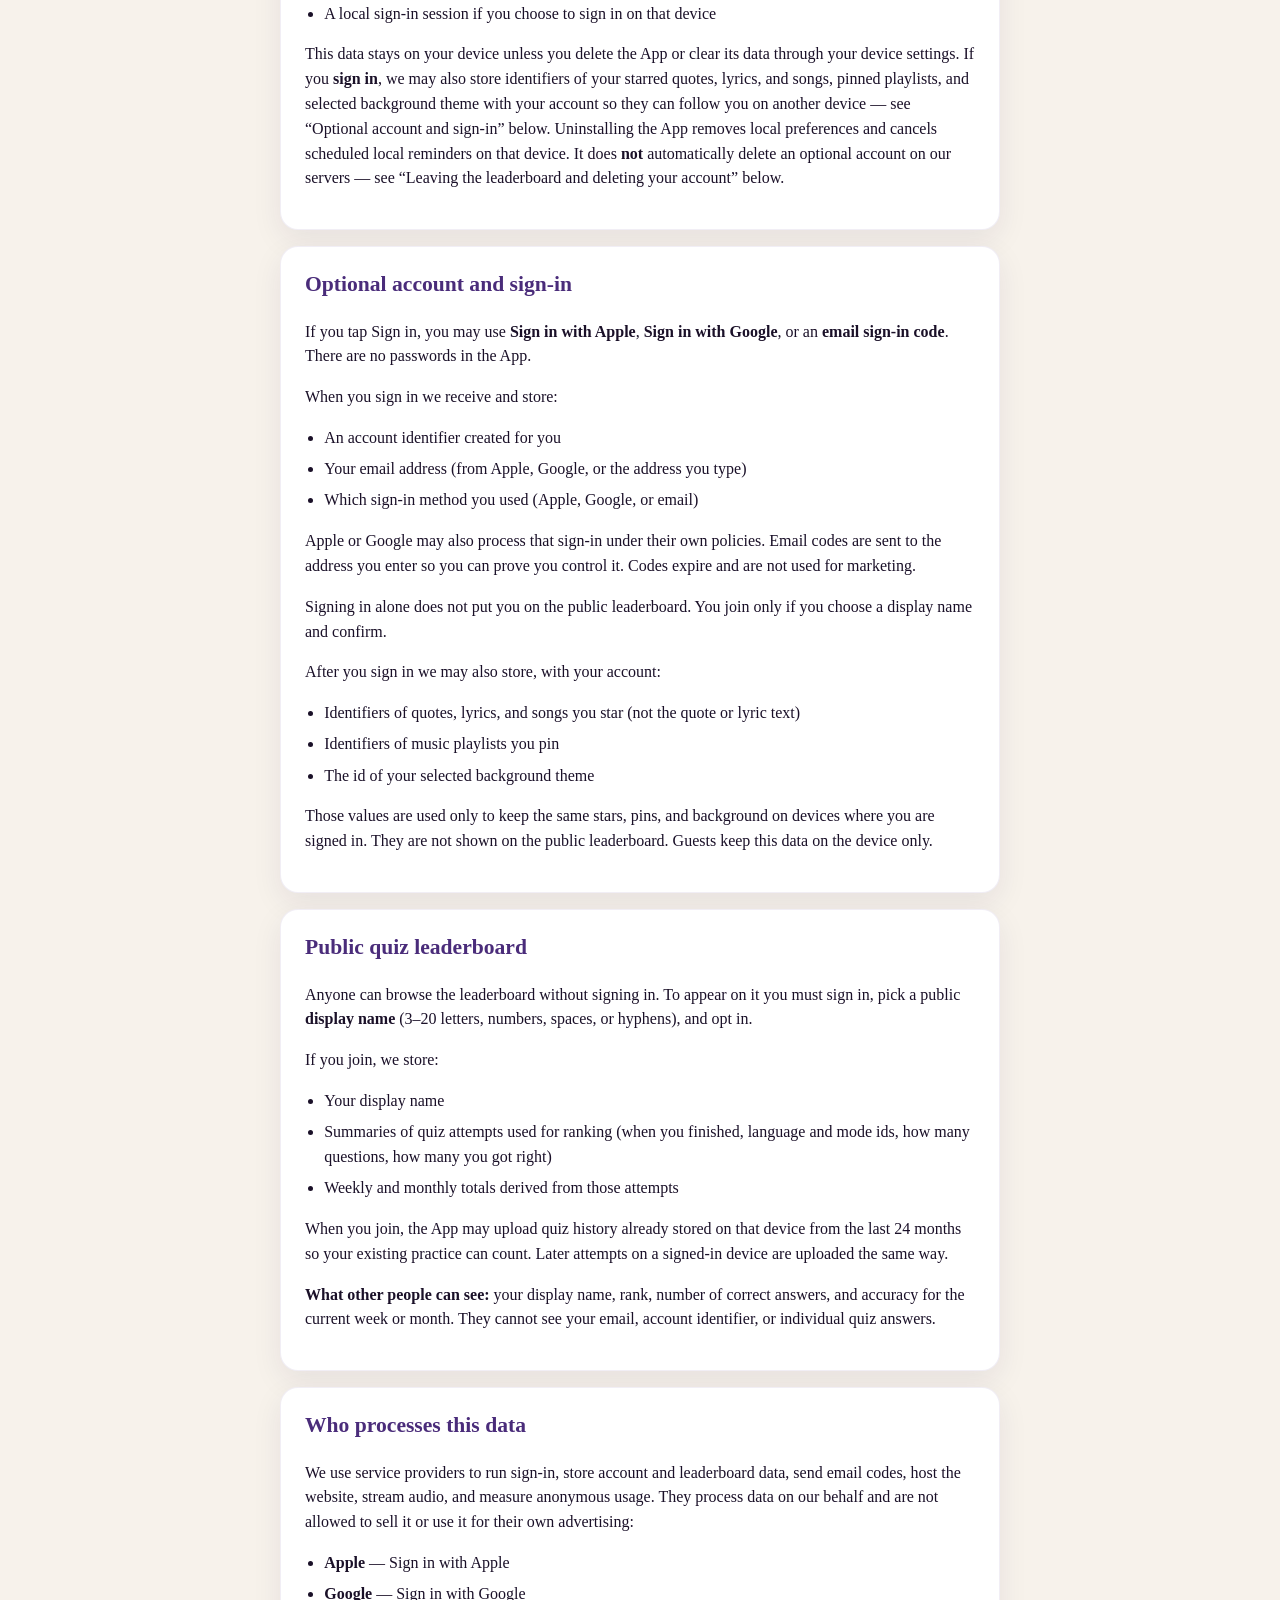
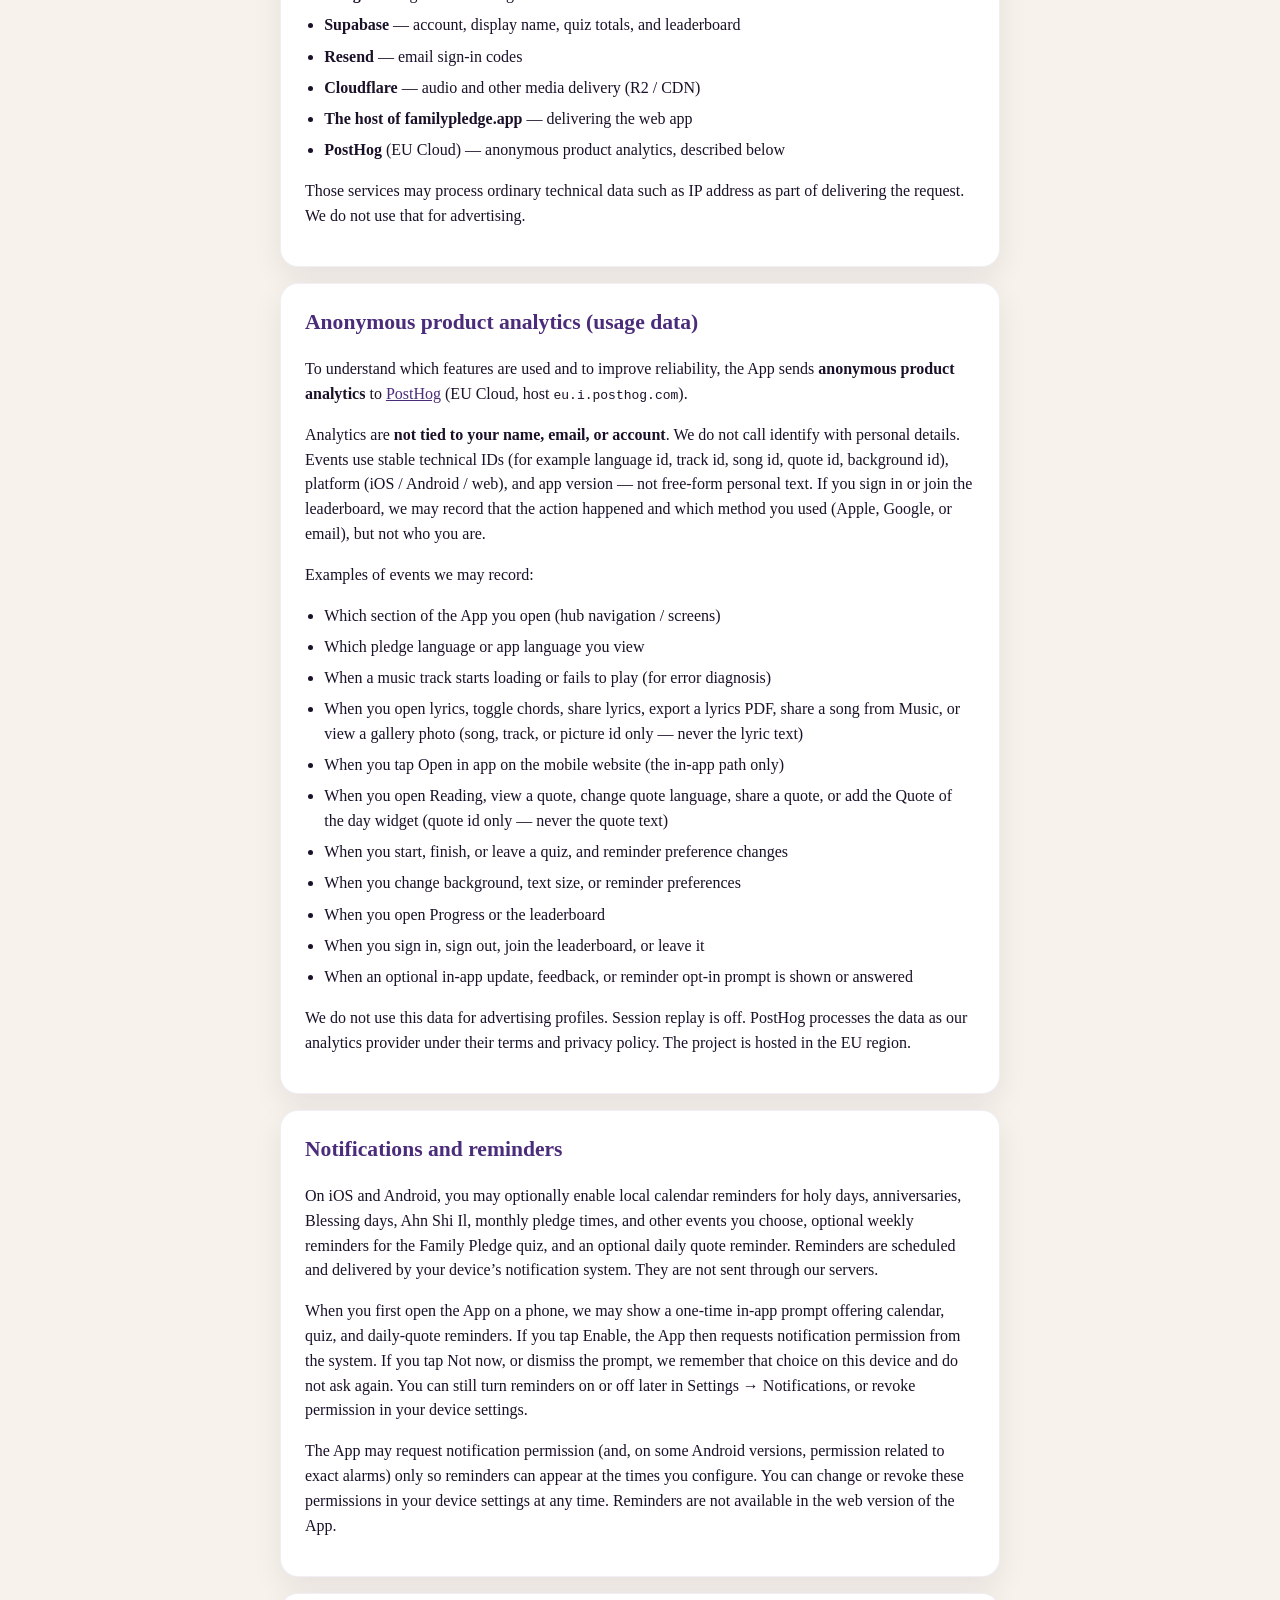
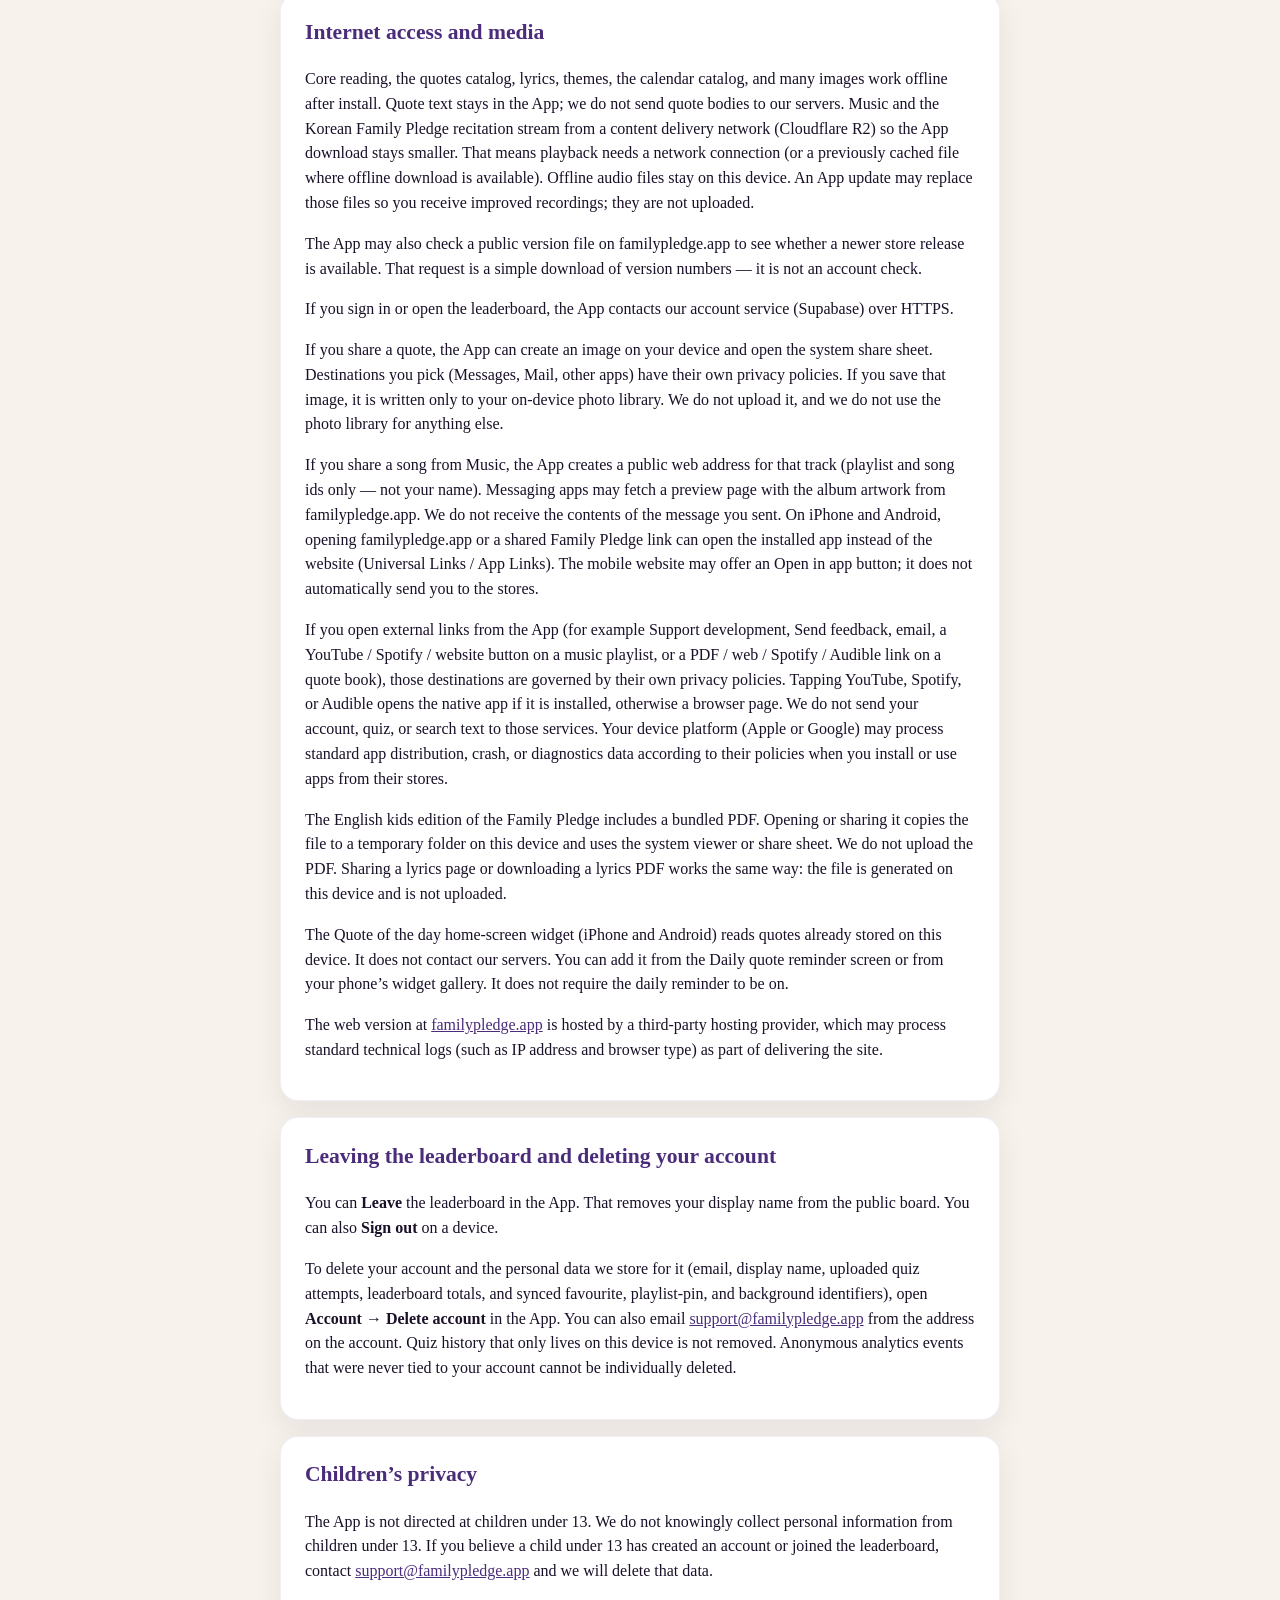
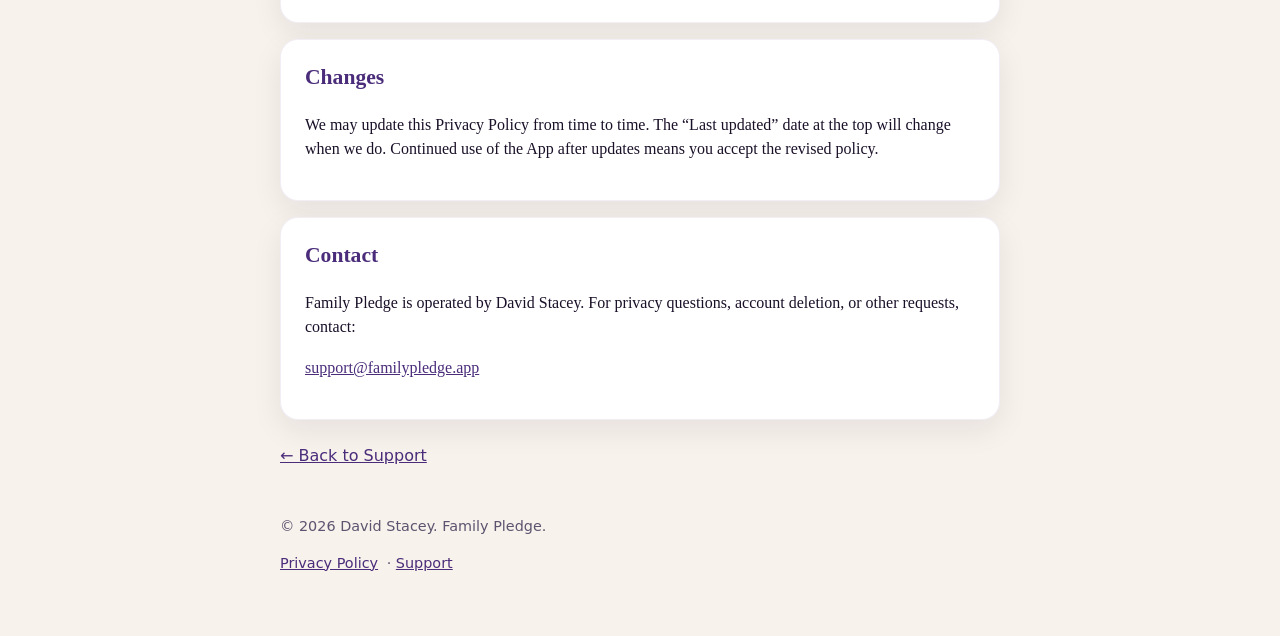
==== commit 10b9d50d: "Update support and privacy for 1.9.1. Document InTune, shared song links with album-art previews, op" ====
--- a/privacy.html
+++ b/privacy.html
@@ -13,7 +13,7 @@
       <p class="eyebrow">Legal</p>
       <h1>Privacy Policy</h1>
       <p class="lede">Family Pledge application (iOS, Android, and web)</p>
-      <p class="muted">Last updated: 8 September 2026</p>
+      <p class="muted">Last updated: 10 September 2026</p>
     </div>
   </header>
 
@@ -27,7 +27,7 @@
         short quotes from True Parents’ books, add an optional Quote of the day
         home-screen widget, practice with a Family Pledge quiz,
         browse song lyrics (including chord charts, share, and PDF download),
-        listen to music, view a photo gallery, and use a heavenly calendar with
+        listen to music (including sharing a song link), view a photo gallery, and use a heavenly calendar with
         optional local reminders.
       </p>
       <p>
@@ -197,7 +197,8 @@
         <li>Which section of the App you open (hub navigation / screens)</li>
         <li>Which pledge language or app language you view</li>
         <li>When a music track starts loading or fails to play (for error diagnosis)</li>
-        <li>When you open lyrics, toggle chords, share lyrics, export a lyrics PDF, or view a gallery photo (song or picture id only — never the lyric text)</li>
+        <li>When you open lyrics, toggle chords, share lyrics, export a lyrics PDF, share a song from Music, or view a gallery photo (song, track, or picture id only — never the lyric text)</li>
+        <li>When you tap Open in app on the mobile website (the in-app path only)</li>
         <li>When you open Reading, view a quote, change quote language, share a quote, or add the Quote of the day widget (quote id only — never the quote text)</li>
         <li>When you start, finish, or leave a quiz, and reminder preference changes</li>
         <li>When you change background, text size, or reminder preferences</li>
@@ -267,6 +268,16 @@
         other apps) have their own privacy policies. If you save that image,
         it is written only to your on-device photo library. We do not upload
         it, and we do not use the photo library for anything else.
+      </p>
+      <p>
+        If you share a song from Music, the App creates a public web address
+        for that track (playlist and song ids only — not your name). Messaging
+        apps may fetch a preview page with the album artwork from
+        familypledge.app. We do not receive the contents of the message you
+        sent. On iPhone and Android, opening familypledge.app or a shared
+        Family Pledge link can open the installed app instead of the website
+        (Universal Links / App Links). The mobile website may offer an
+        Open in app button; it does not automatically send you to the stores.
       </p>
       <p>
         If you open external links from the App (for example Support development,
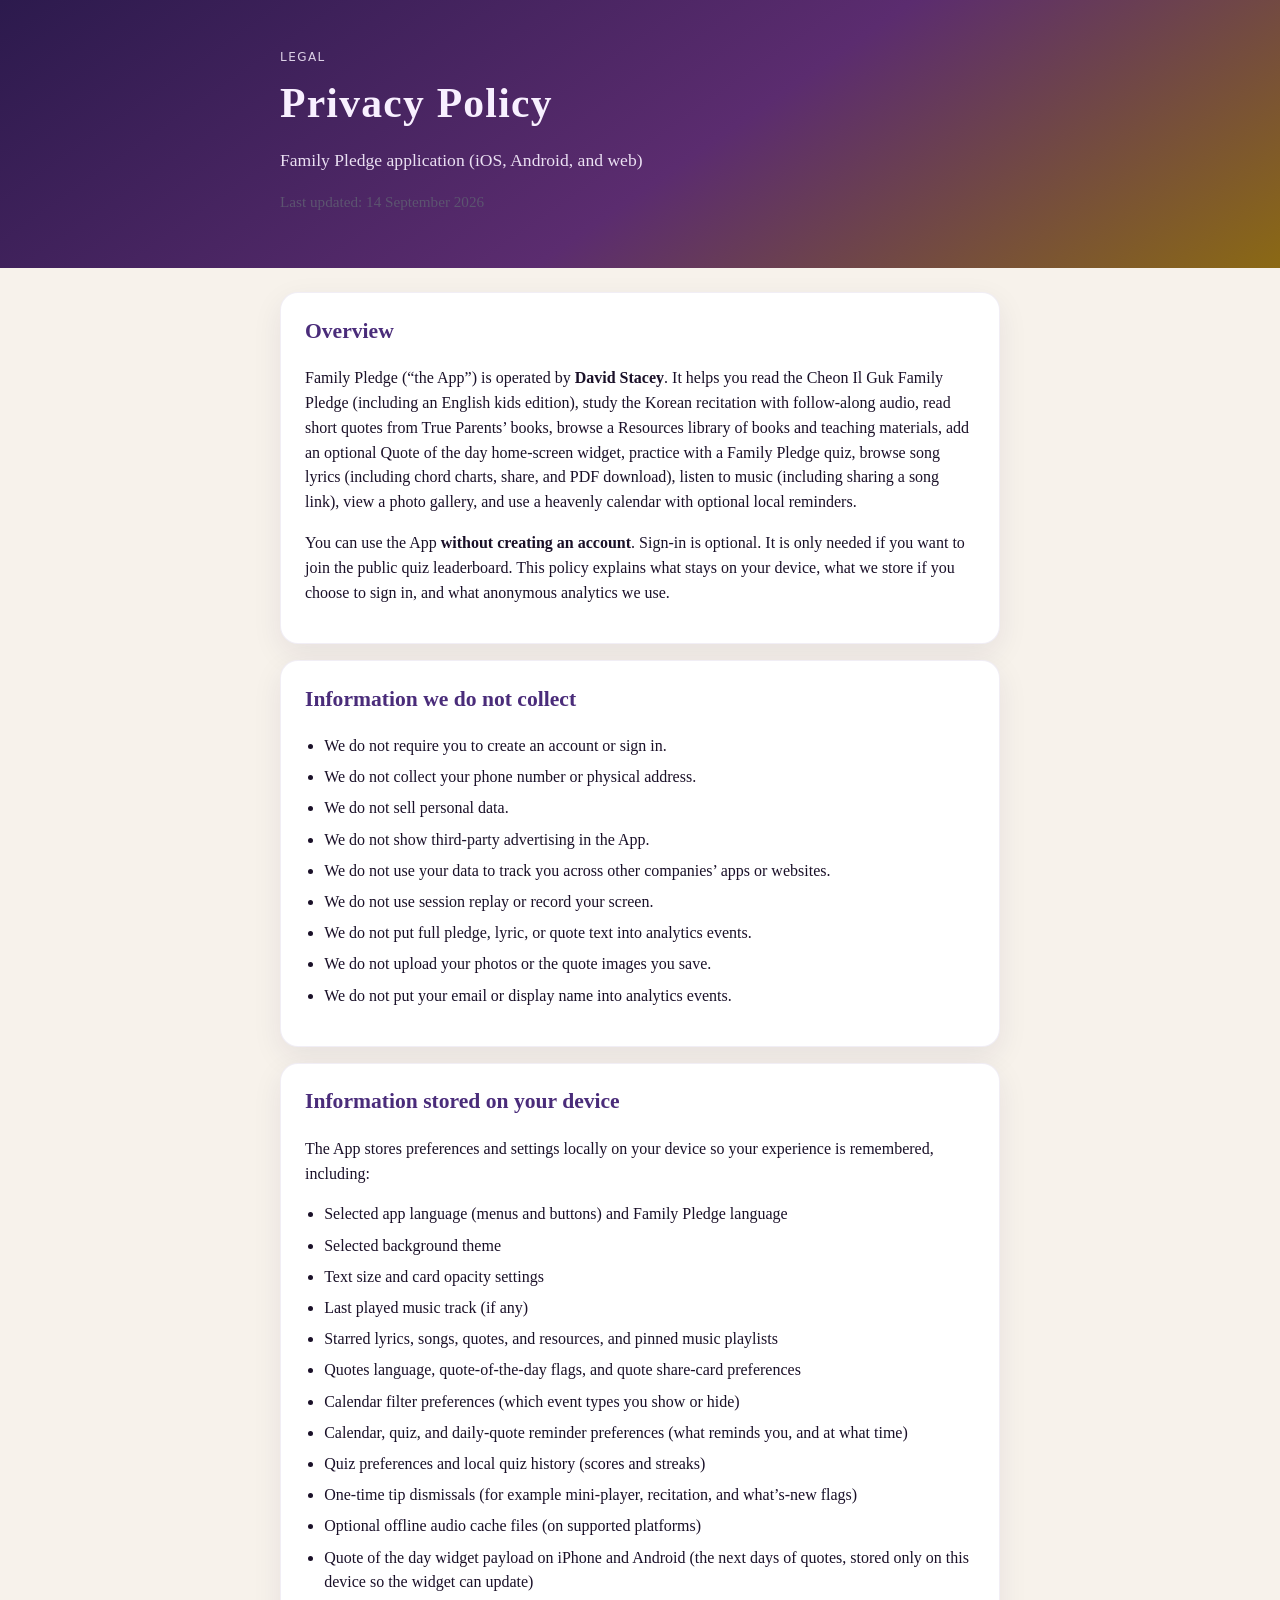
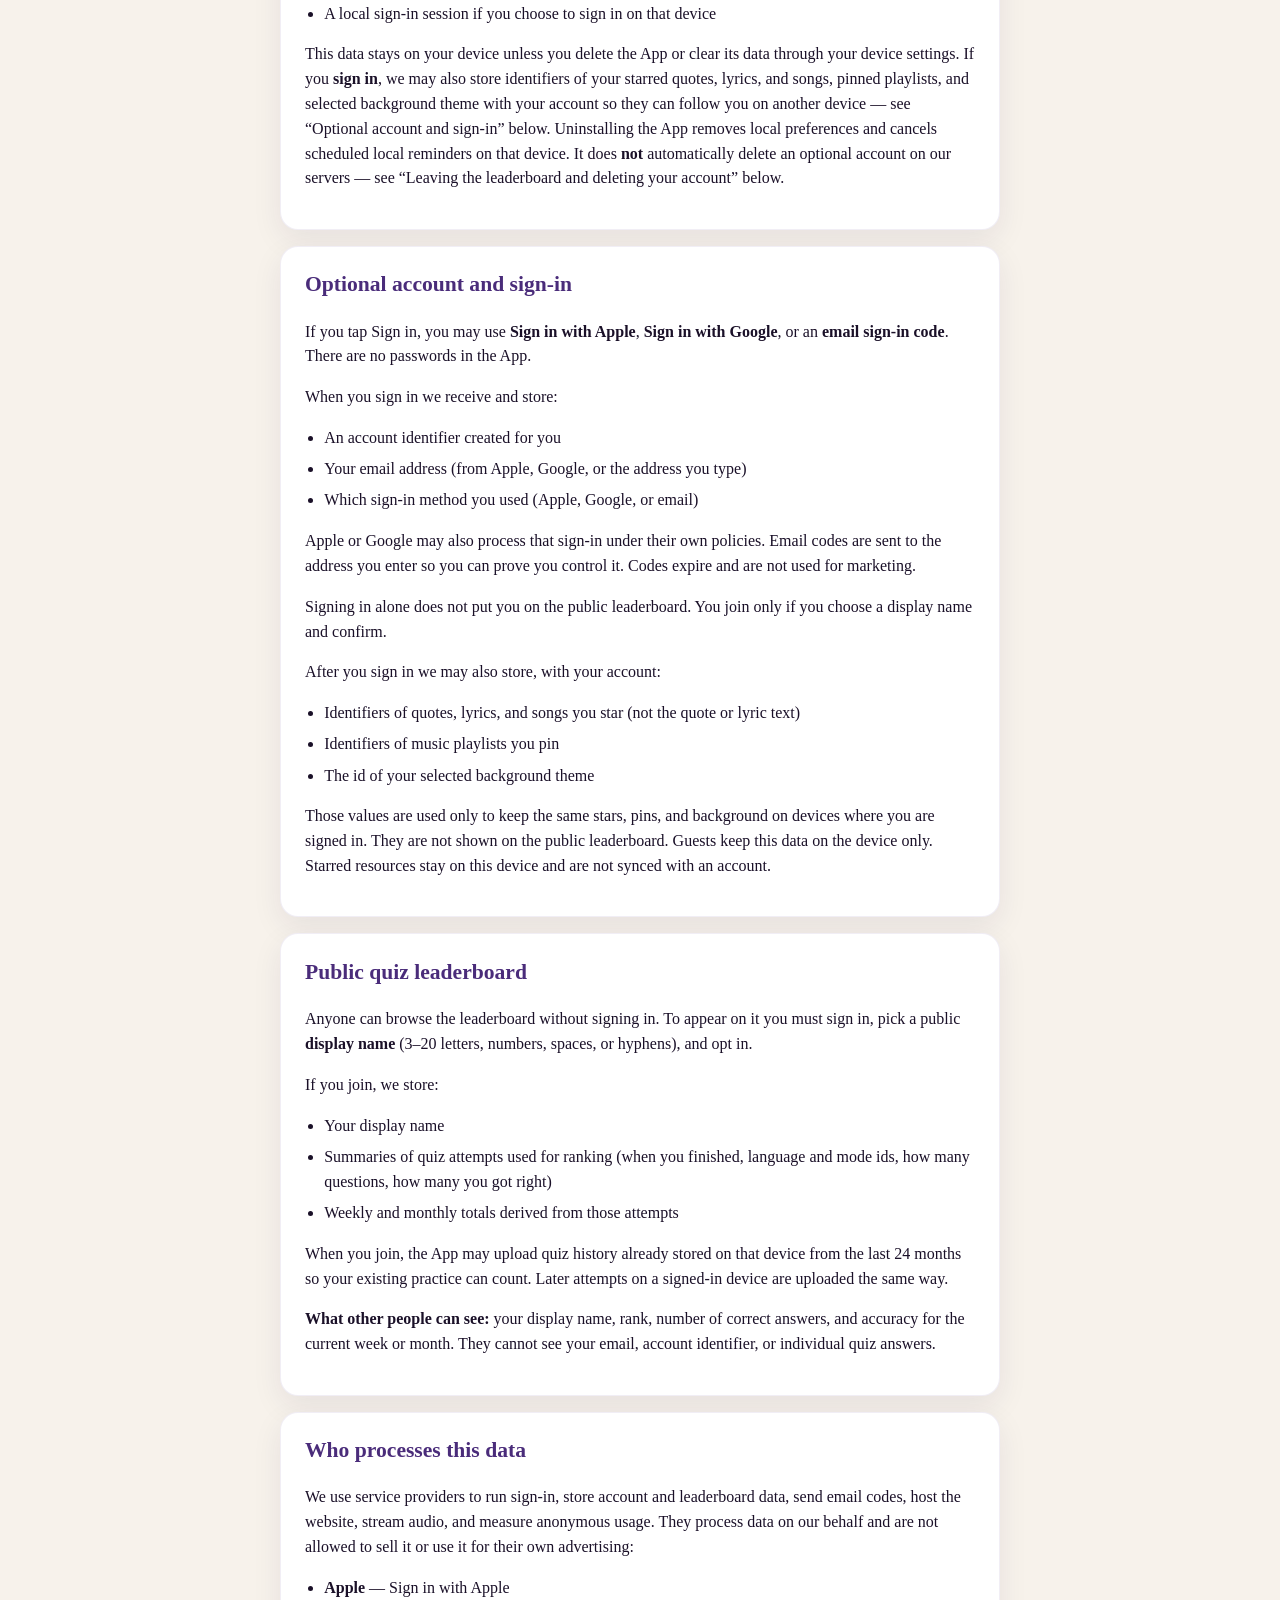
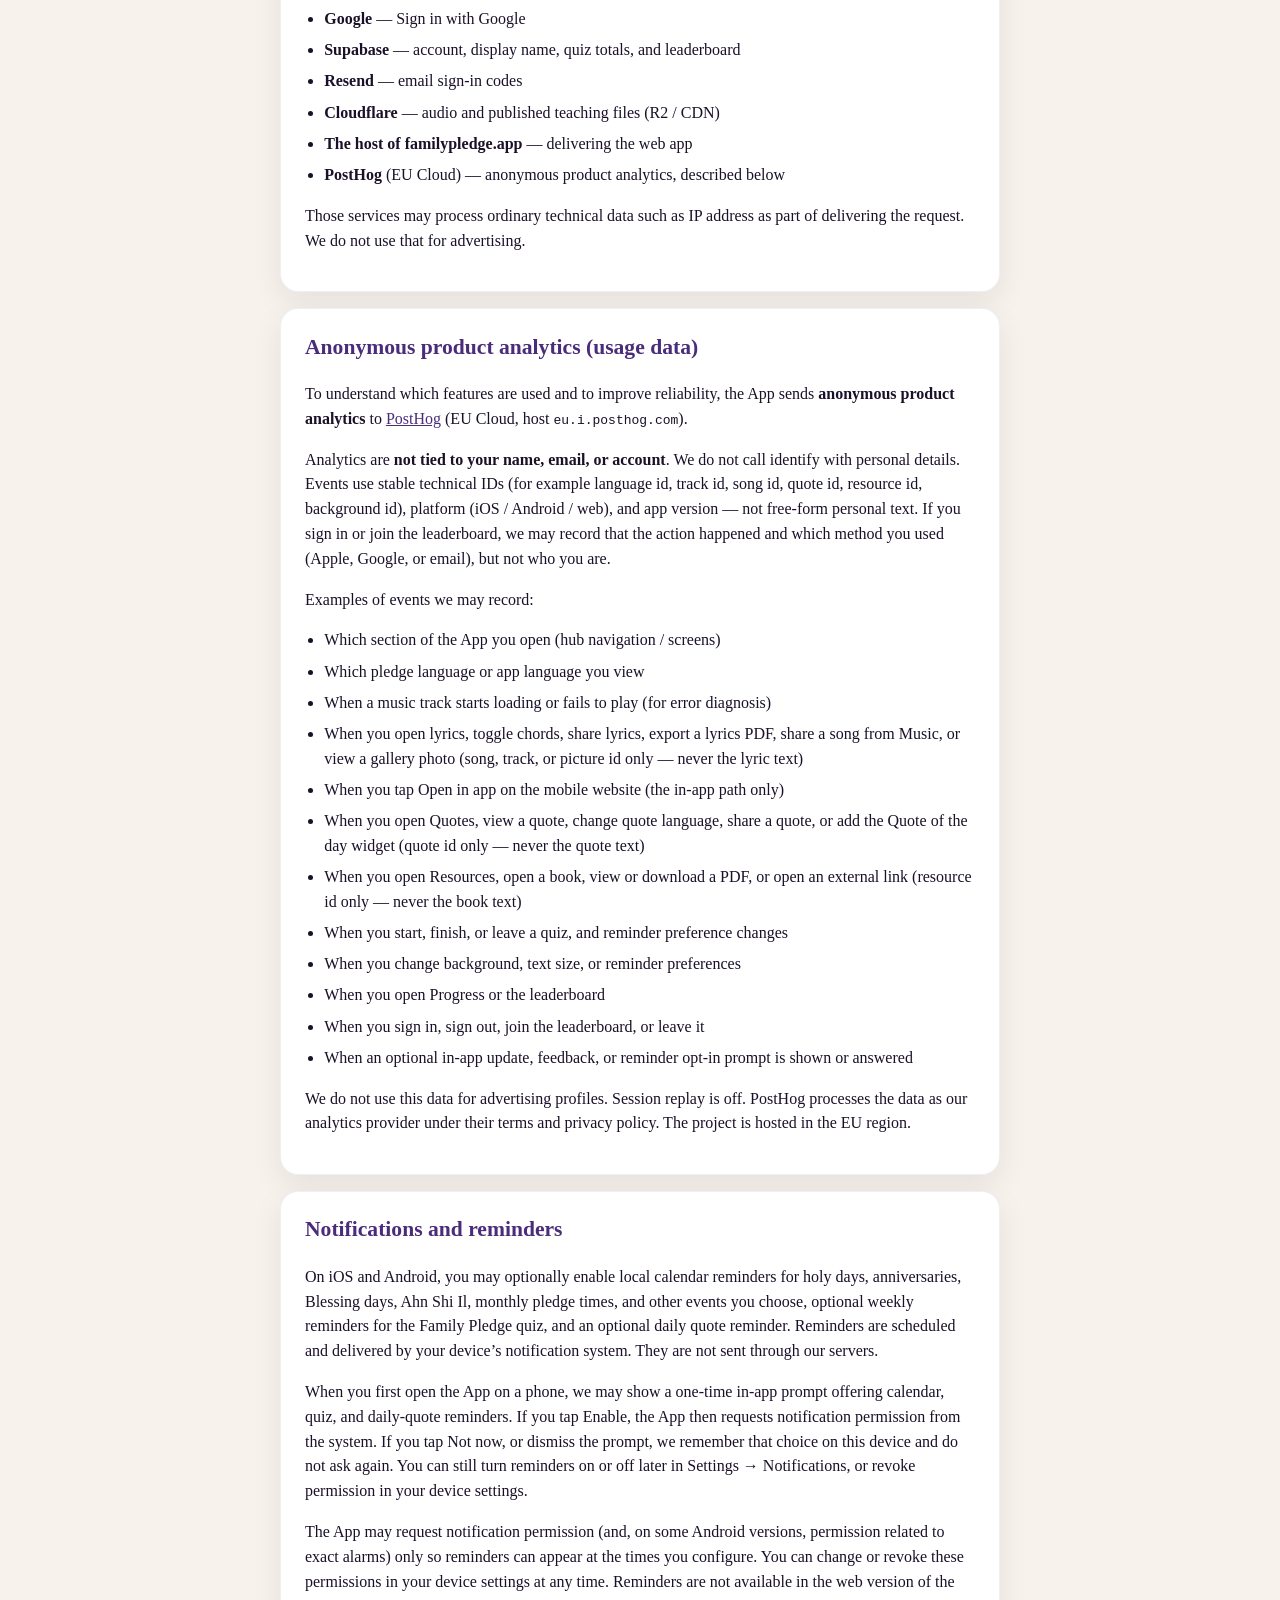
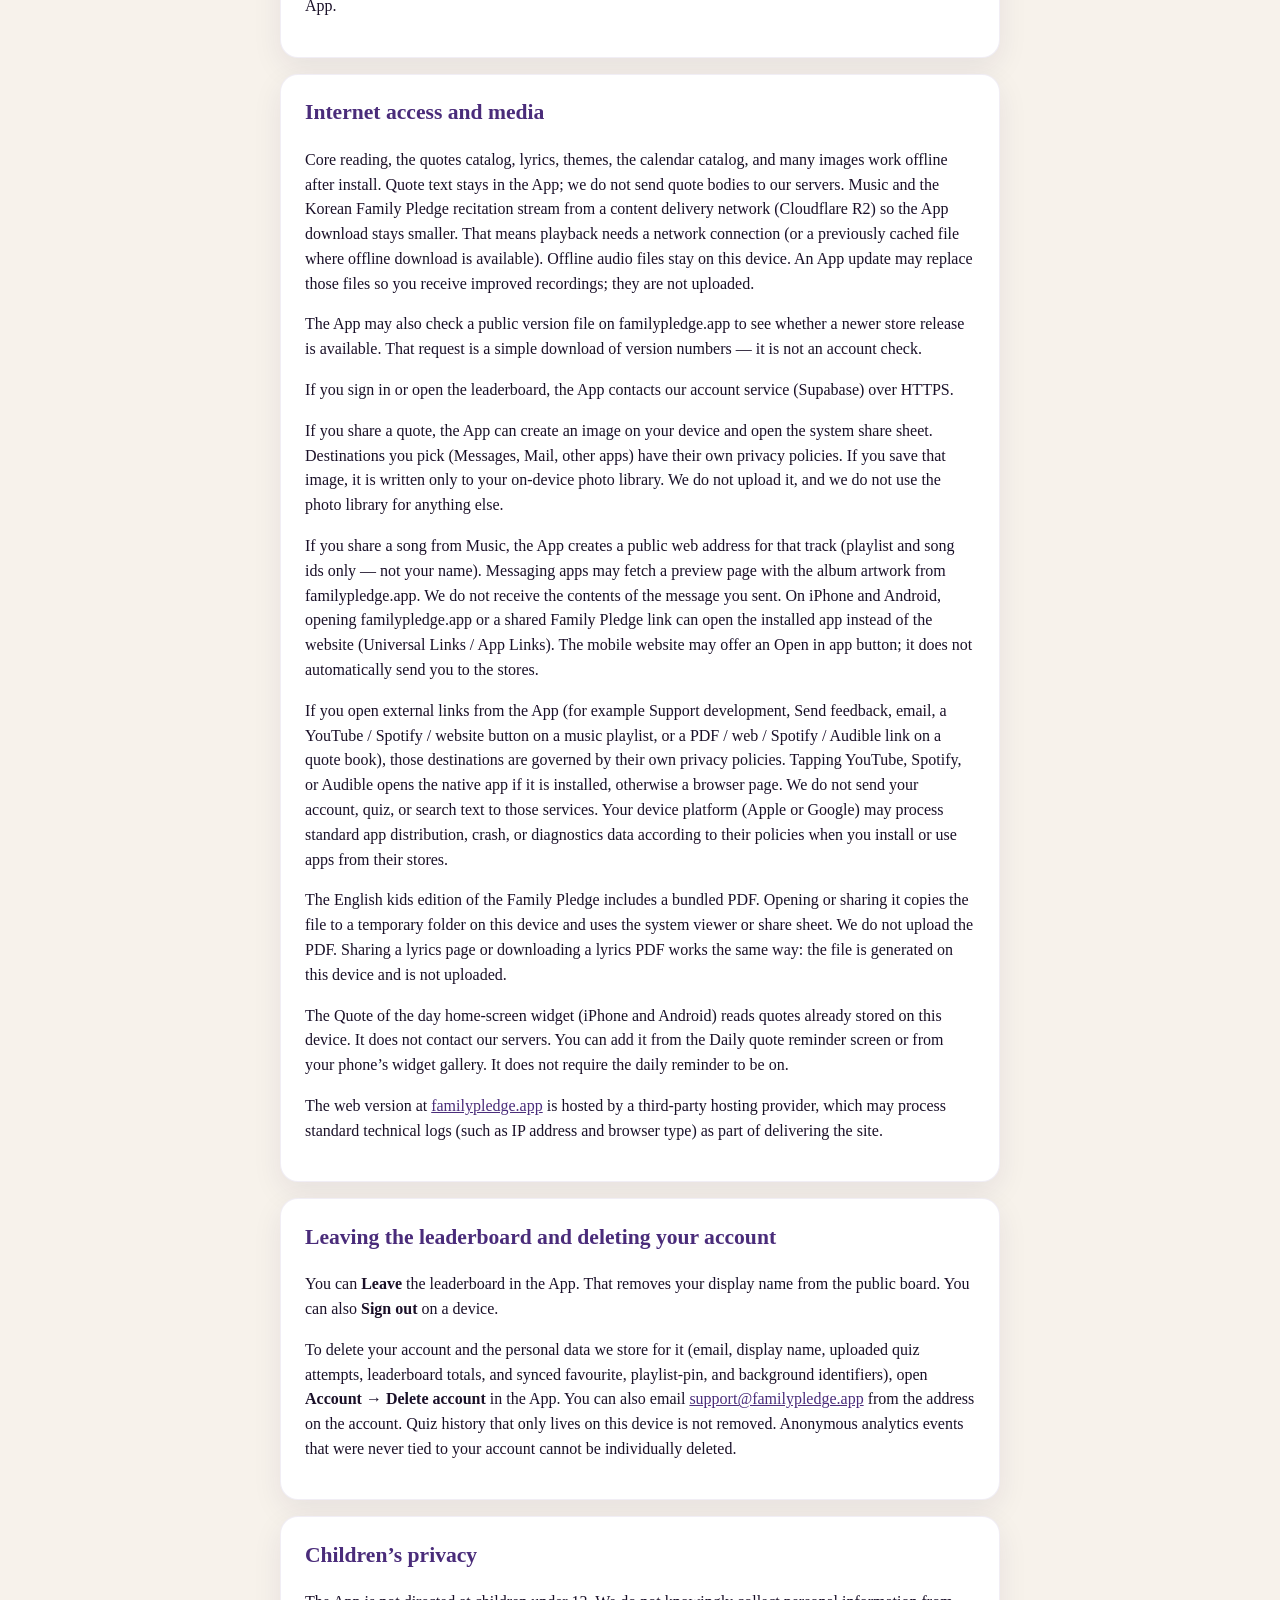
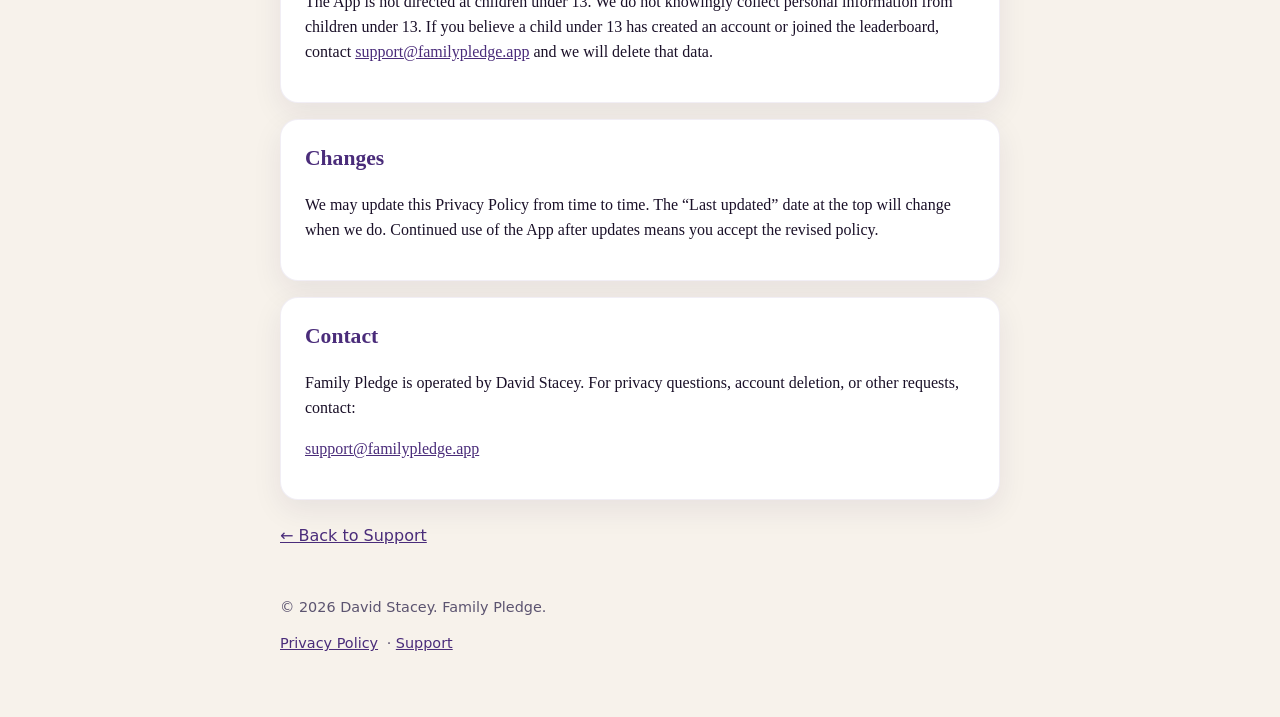
==== commit 9a9adec9: "Update support and privacy for 1.9.2. Resources library, 518 quotes, and on-device resource stars. N" ====
--- a/privacy.html
+++ b/privacy.html
@@ -13,7 +13,7 @@
       <p class="eyebrow">Legal</p>
       <h1>Privacy Policy</h1>
       <p class="lede">Family Pledge application (iOS, Android, and web)</p>
-      <p class="muted">Last updated: 10 September 2026</p>
+      <p class="muted">Last updated: 14 September 2026</p>
     </div>
   </header>
 
@@ -24,7 +24,8 @@
         Family Pledge (“the App”) is operated by <strong>David Stacey</strong>.
         It helps you read the Cheon Il Guk Family Pledge (including an English
         kids edition), study the Korean recitation with follow-along audio, read
-        short quotes from True Parents’ books, add an optional Quote of the day
+        short quotes from True Parents’ books, browse a Resources library of
+        books and teaching materials, add an optional Quote of the day
         home-screen widget, practice with a Family Pledge quiz,
         browse song lyrics (including chord charts, share, and PDF download),
         listen to music (including sharing a song link), view a photo gallery, and use a heavenly calendar with
@@ -65,7 +66,7 @@
         <li>Selected background theme</li>
         <li>Text size and card opacity settings</li>
         <li>Last played music track (if any)</li>
-        <li>Starred lyrics, songs, and quotes, and pinned music playlists</li>
+        <li>Starred lyrics, songs, quotes, and resources, and pinned music playlists</li>
         <li>Quotes language, quote-of-the-day flags, and quote share-card preferences</li>
         <li>Calendar filter preferences (which event types you show or hide)</li>
         <li>Calendar, quiz, and daily-quote reminder preferences (what reminds you, and at what time)</li>
@@ -123,6 +124,7 @@
         Those values are used only to keep the same stars, pins, and background
         on devices where you are signed in. They are not shown on the public
         leaderboard. Guests keep this data on the device only.
+        Starred resources stay on this device and are not synced with an account.
       </p>
     </section>
 
@@ -165,7 +167,7 @@
         <li><strong>Google</strong> — Sign in with Google</li>
         <li><strong>Supabase</strong> — account, display name, quiz totals, and leaderboard</li>
         <li><strong>Resend</strong> — email sign-in codes</li>
-        <li><strong>Cloudflare</strong> — audio and other media delivery (R2 / CDN)</li>
+        <li><strong>Cloudflare</strong> — audio and published teaching files (R2 / CDN)</li>
         <li><strong>The host of familypledge.app</strong> — delivering the web app</li>
         <li><strong>PostHog</strong> (EU Cloud) — anonymous product analytics, described below</li>
       </ul>
@@ -186,7 +188,7 @@
       <p>
         Analytics are <strong>not tied to your name, email, or account</strong>.
         We do not call identify with personal details. Events use stable
-        technical IDs (for example language id, track id, song id, quote id, background id),
+        technical IDs (for example language id, track id, song id, quote id, resource id, background id),
         platform (iOS / Android / web), and app version — not free-form personal text.
         If you sign in or join the leaderboard, we may record that the action
         happened and which method you used (Apple, Google, or email), but not
@@ -199,7 +201,8 @@
         <li>When a music track starts loading or fails to play (for error diagnosis)</li>
         <li>When you open lyrics, toggle chords, share lyrics, export a lyrics PDF, share a song from Music, or view a gallery photo (song, track, or picture id only — never the lyric text)</li>
         <li>When you tap Open in app on the mobile website (the in-app path only)</li>
-        <li>When you open Reading, view a quote, change quote language, share a quote, or add the Quote of the day widget (quote id only — never the quote text)</li>
+        <li>When you open Quotes, view a quote, change quote language, share a quote, or add the Quote of the day widget (quote id only — never the quote text)</li>
+        <li>When you open Resources, open a book, view or download a PDF, or open an external link (resource id only — never the book text)</li>
         <li>When you start, finish, or leave a quiz, and reminder preference changes</li>
         <li>When you change background, text size, or reminder preferences</li>
         <li>When you open Progress or the leaderboard</li>
